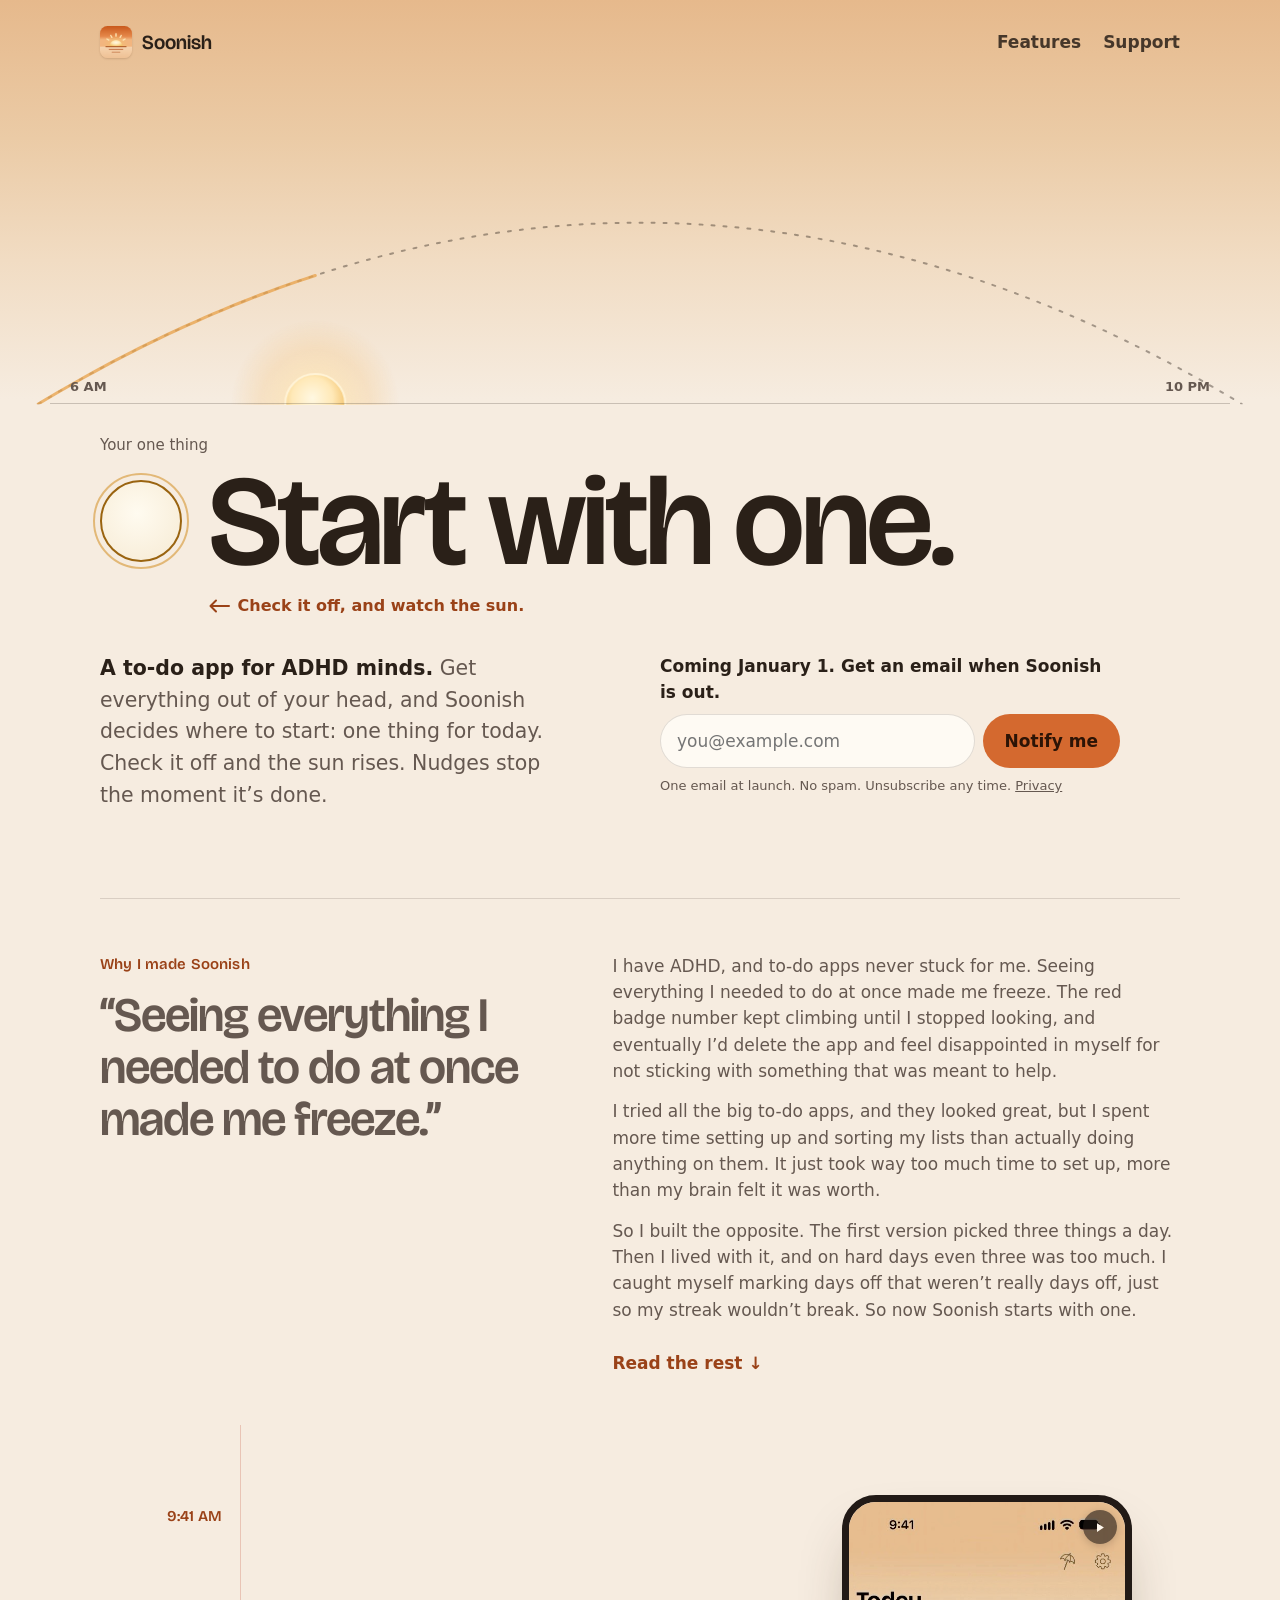
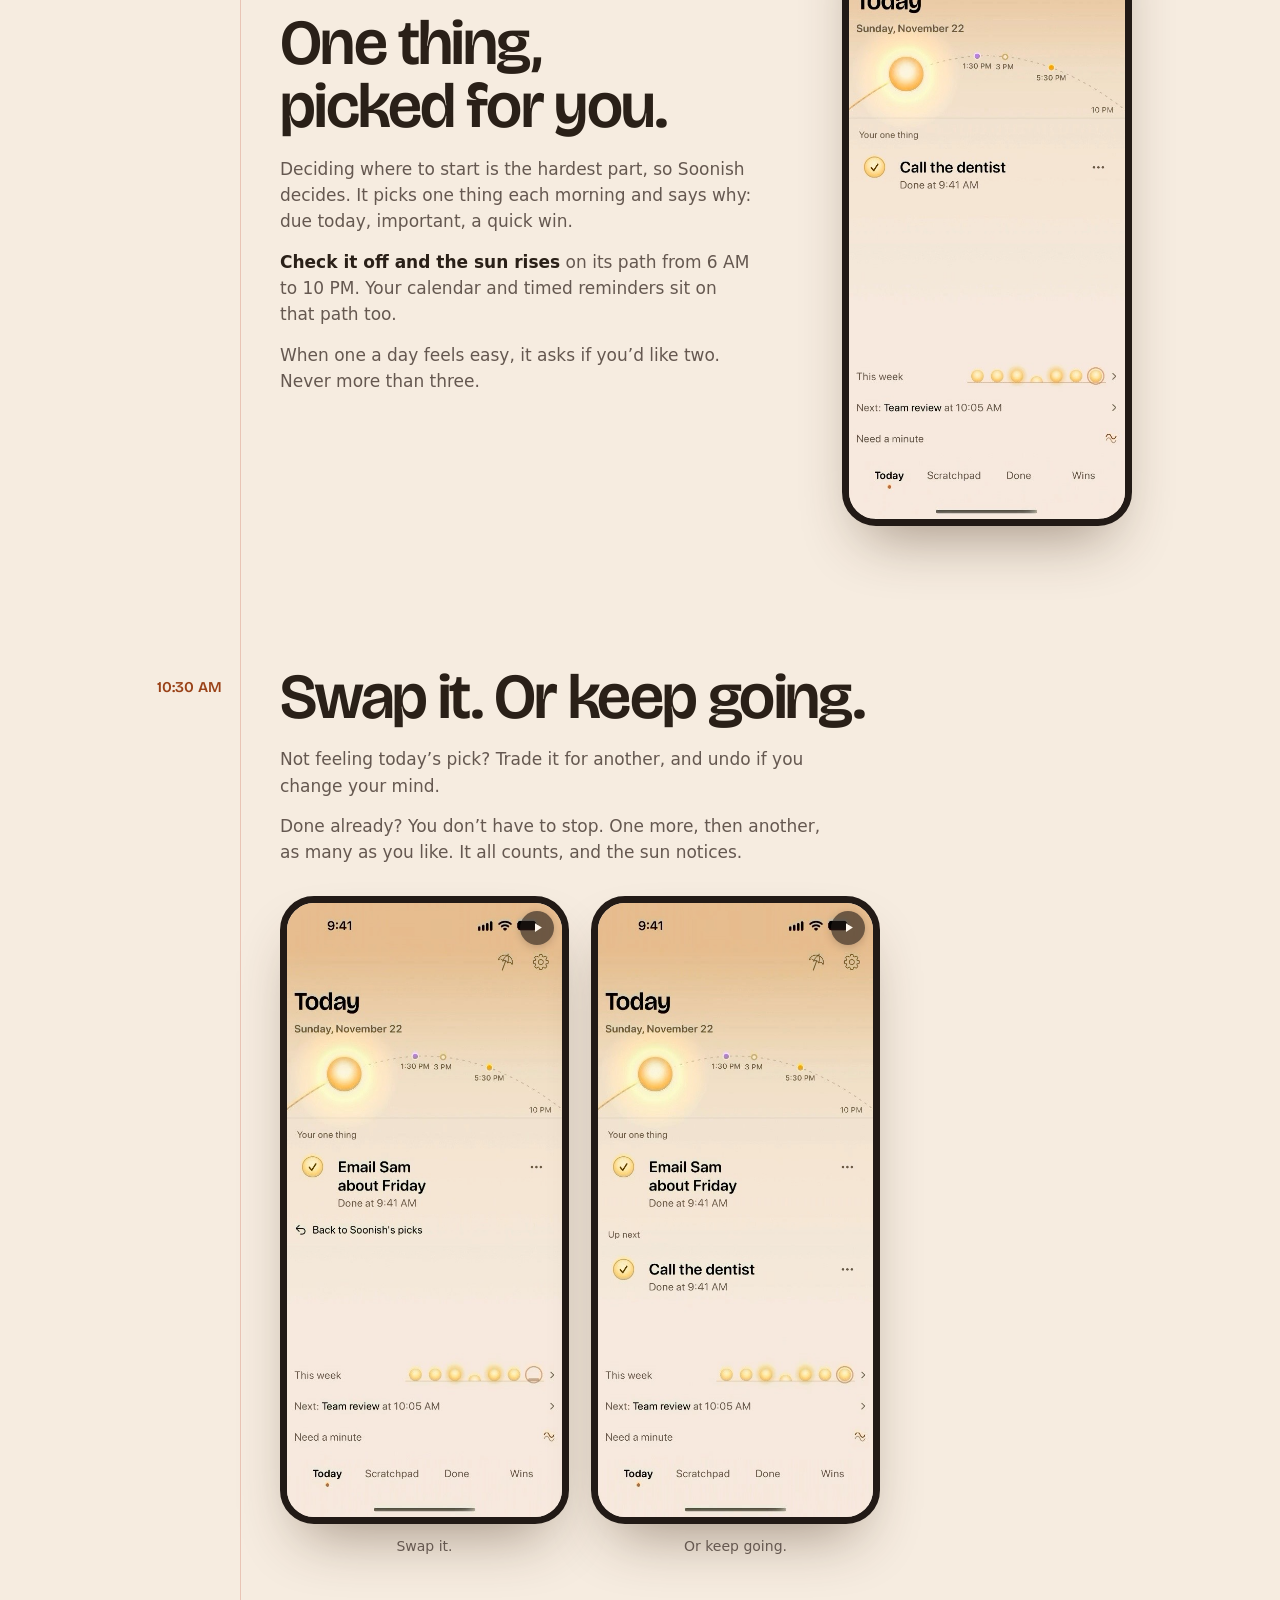
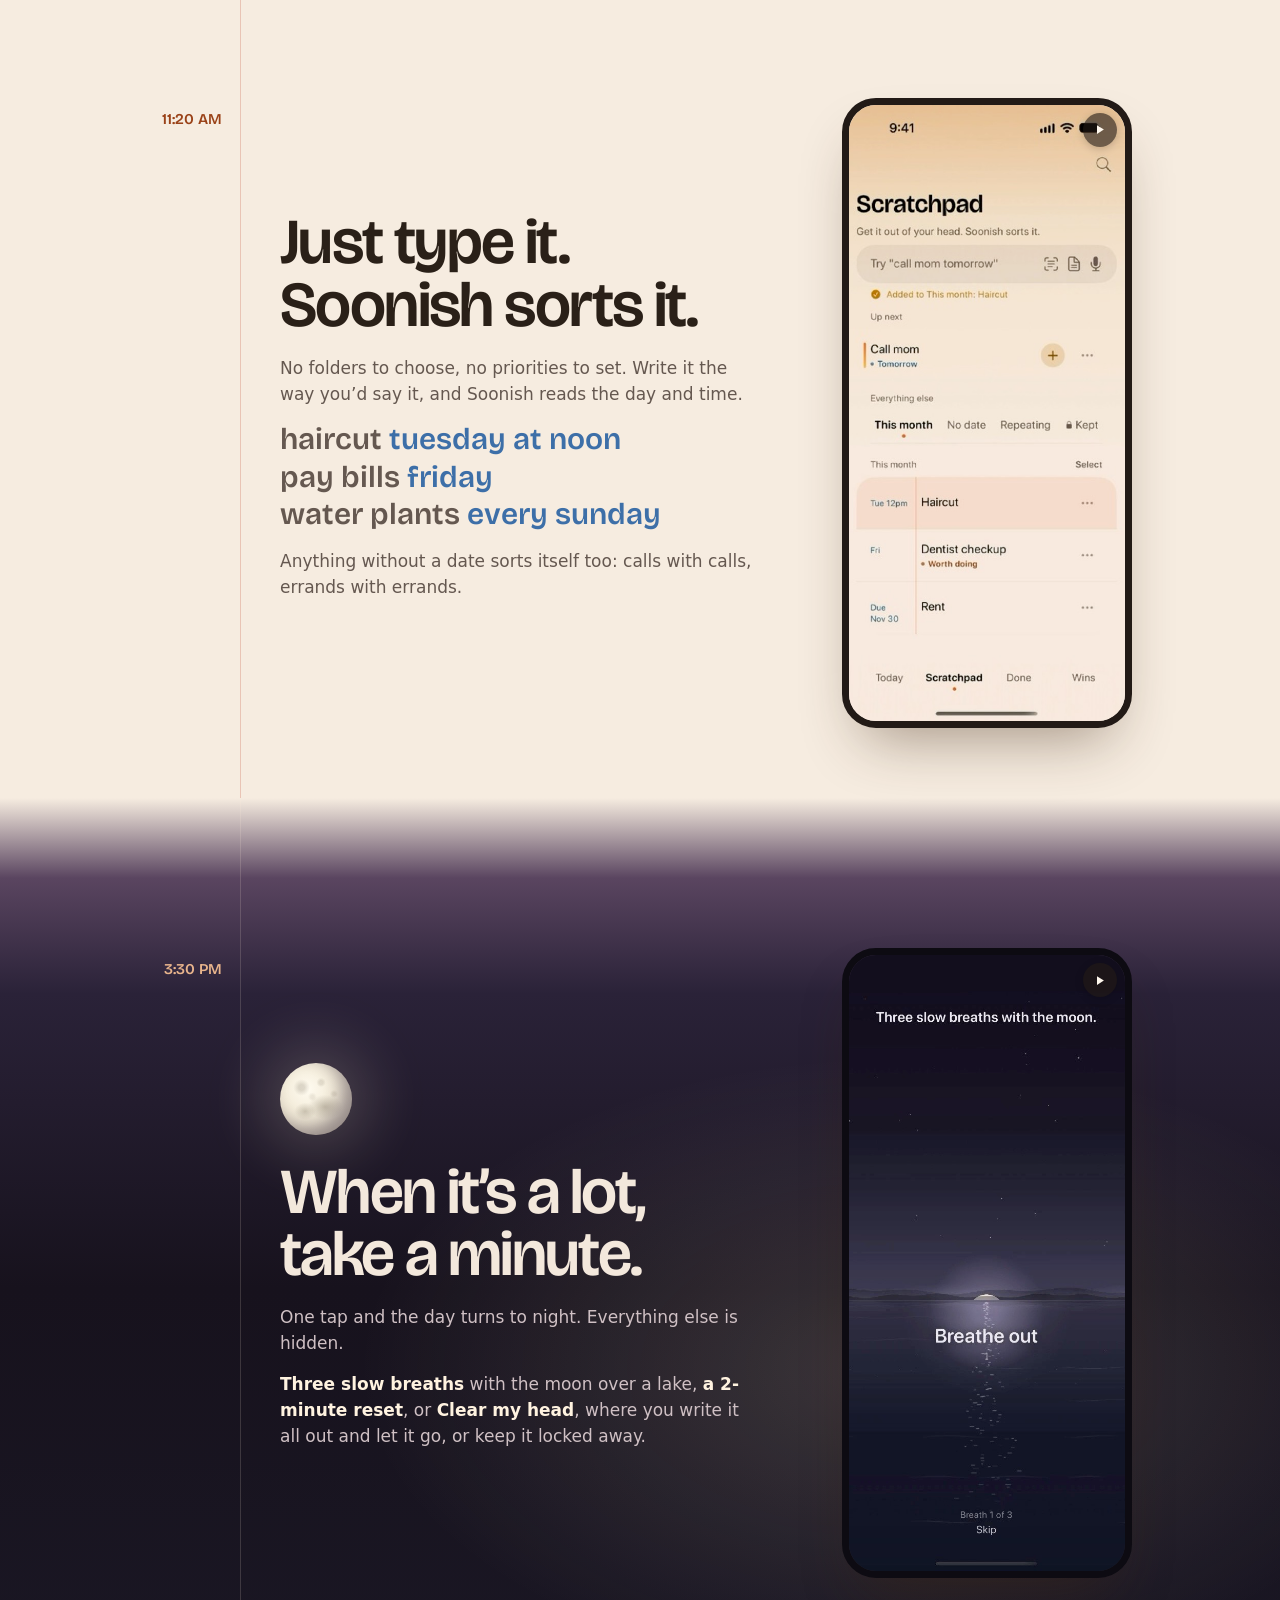
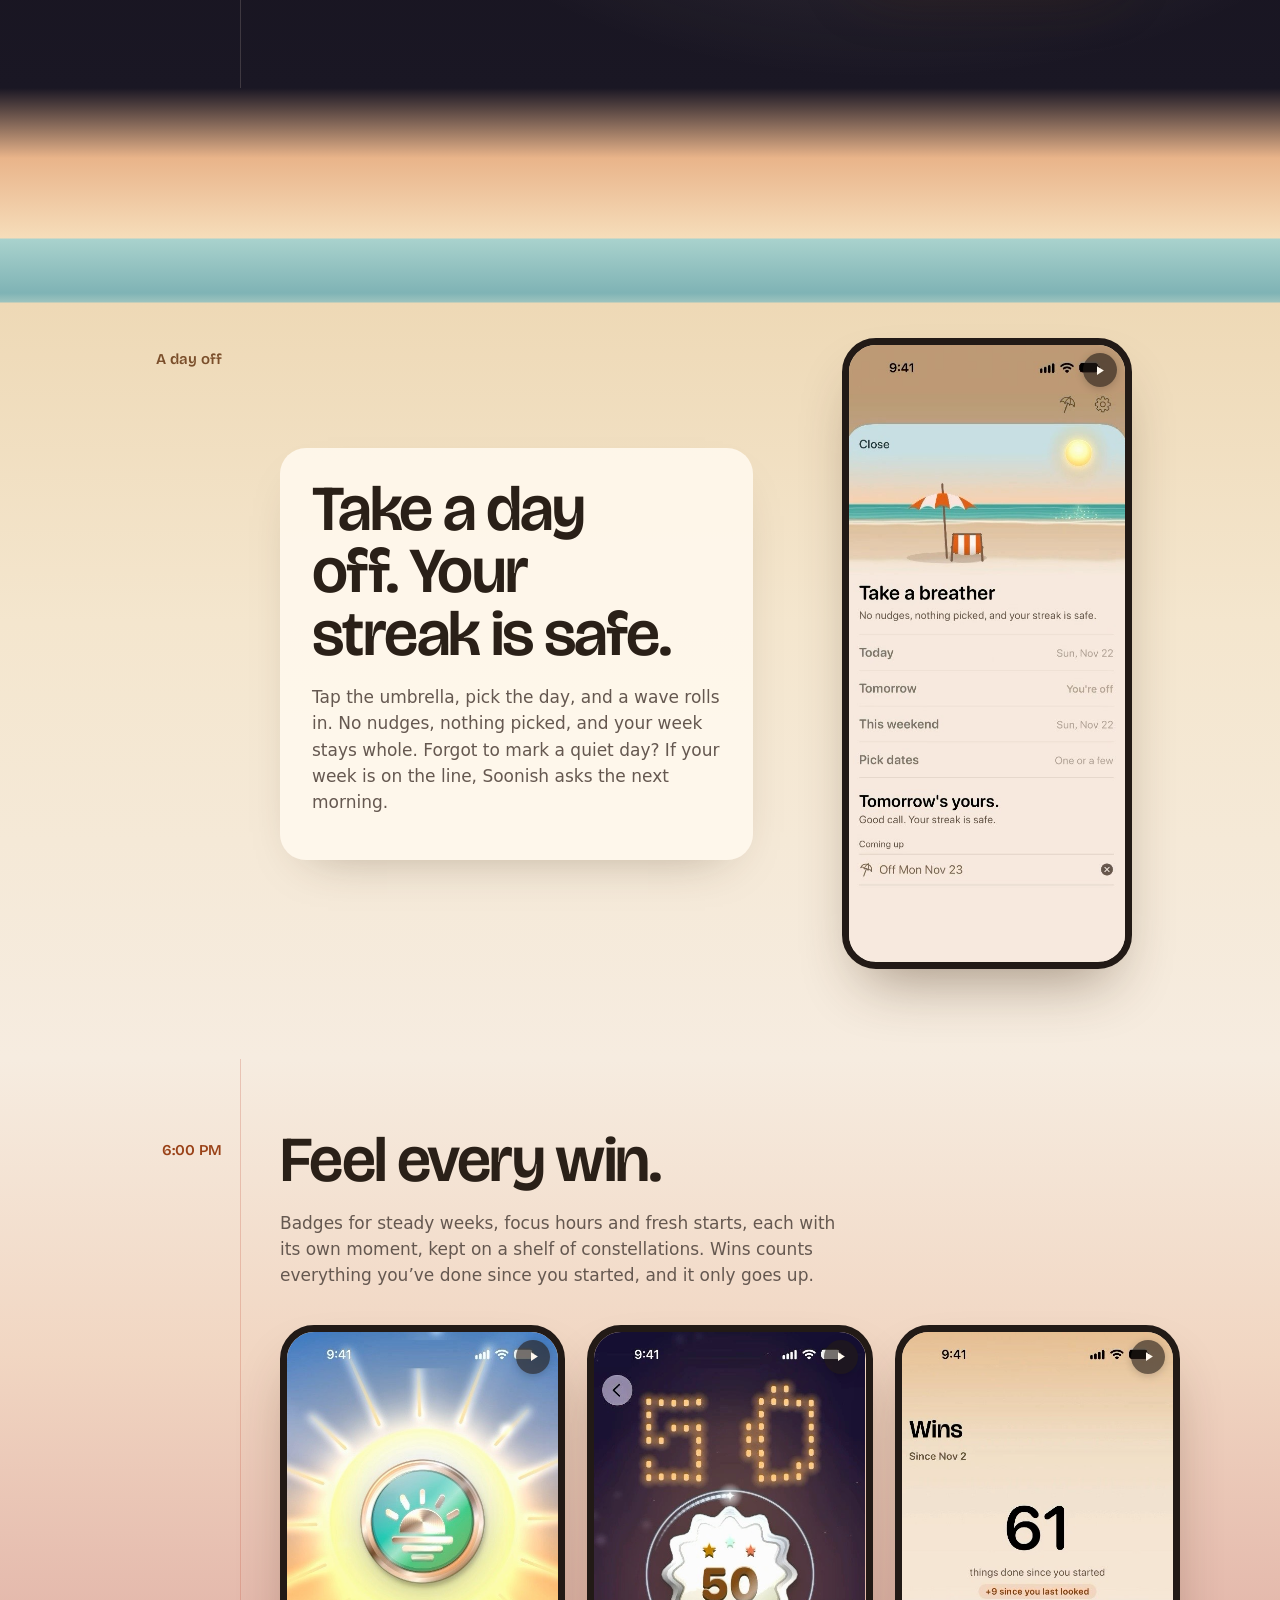
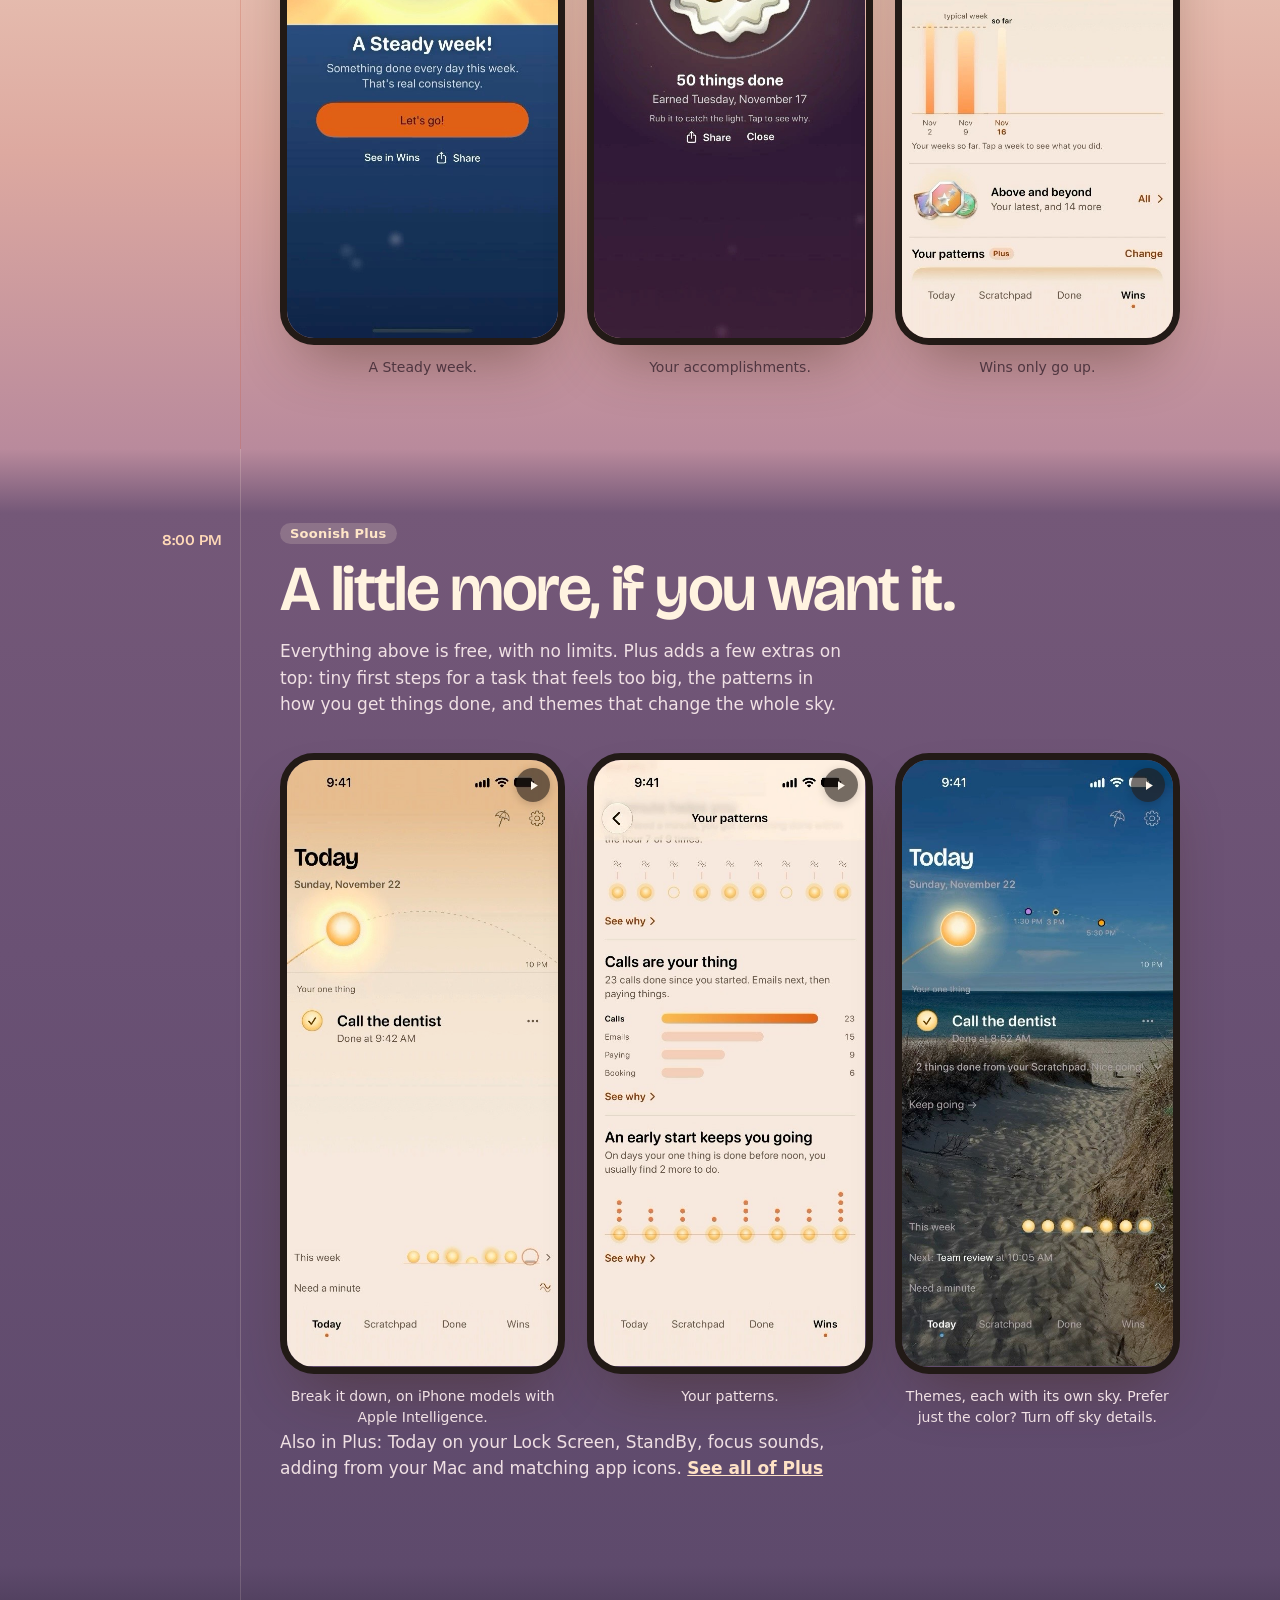
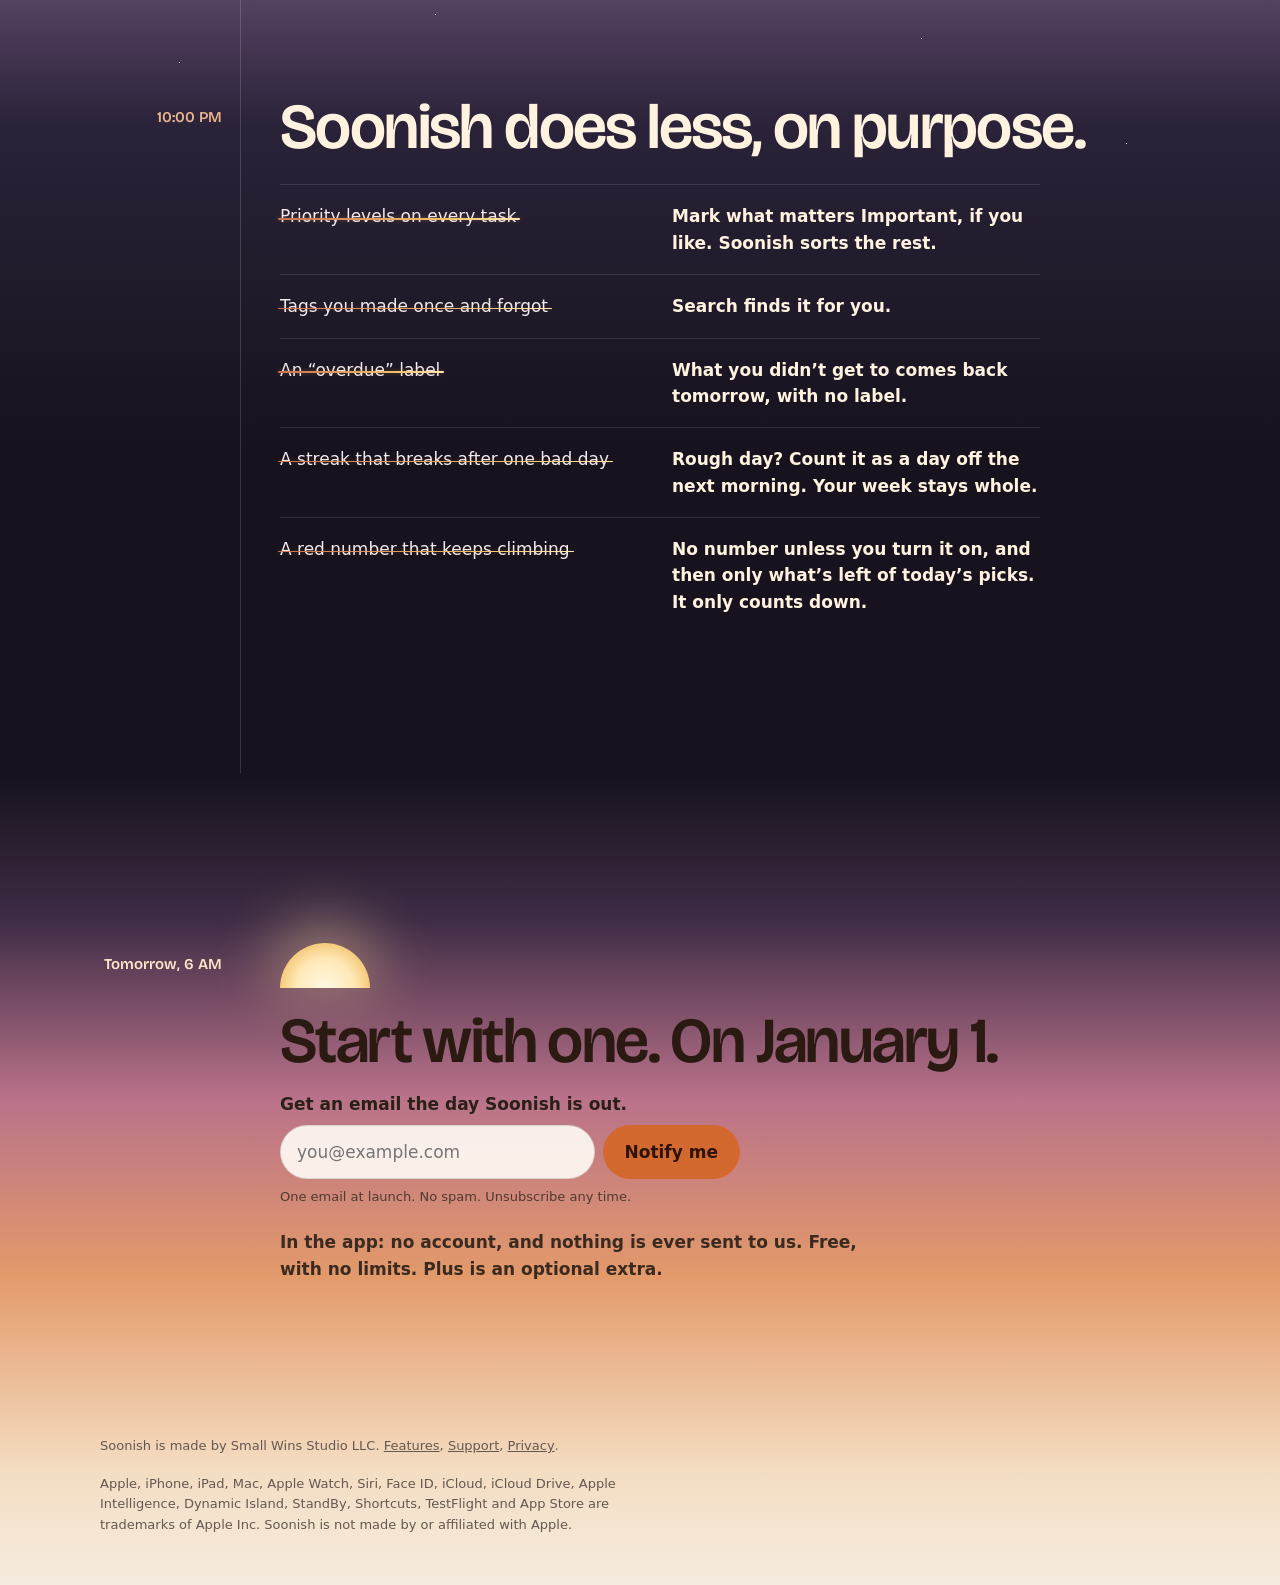
==== index.html @ 78d0119e "Reword the big to-do apps line" ====
<!doctype html>
<html lang="en">
<head>
  <meta charset="utf-8">
  <meta name="color-scheme" content="light">
  <meta name="viewport" content="width=device-width, initial-scale=1, viewport-fit=cover">
  <title>Soonish: Start with one. An ADHD-friendly to-do app for iPhone</title>
  <link rel="canonical" href="https://getsoonish.co/">
  <meta name="description" content="An ADHD-friendly iPhone to-do app. Soonish picks one thing for today, goes easy on hard days, and grows with you when you're ready.">
  <meta property="og:type" content="website">
  <meta property="og:url" content="https://getsoonish.co/">
  <meta property="og:site_name" content="Soonish">
  <meta property="og:title" content="Soonish: Start with one">
  <meta property="og:description" content="A to-do app for ADHD minds. It picks one thing for today, nudges you gently, then goes quiet.">
  <meta property="og:image" content="https://getsoonish.co/images/social.png?v=20261122b">
  <meta property="og:image:width" content="1200">
  <meta property="og:image:height" content="630">
  <meta property="og:image:alt" content="Soonish: Start with one. The app icon, and Today with the sun risen over the morning sky.">
  <meta name="twitter:card" content="summary_large_image">
  <link rel="icon" href="favicon.png?v=20261122b" type="image/png">
  <link rel="apple-touch-icon" href="apple-touch-icon.png?v=20261122b">
<style>
@font-face { font-family: "Bricolage Soonish"; src: url("fonts/BricolageGrotesqueSoonish-Heading.ttf") format("truetype"); font-weight: 400 650; font-display: swap; }
@font-face { font-family: "Bricolage Soonish"; src: url("fonts/BricolageGrotesqueSoonish-Display.ttf") format("truetype"); font-weight: 651 900; font-display: swap; }
:root { padding-top: env(safe-area-inset-top, 0px); padding-bottom: env(safe-area-inset-bottom, 0px); }
html { scroll-padding-top: env(safe-area-inset-top, 0px); }
body { margin: 0; }
img { max-width: 100%; }
[hidden]:not([hidden="until-found" i]) { display: none !important; }
</style>
</head>
<body>
<style>
/* Layout: one day with Soonish. The hero is the app's Today at 9:41 AM: the sky, the dotted sun
   path and "Start with one." as your one thing, with a circle to check it off and watch the sun
   rise, rays and all. Steven's story comes right after, then the day in time-stamped sections
   (a ruled margin like the Scratchpad's): morning, midday, a night for Need a minute, a beach for a
   day off, dusk for wins, evening for Plus, night for what Soonish leaves out, dawn for the sign-up.
   One look on purpose (the day is the theme), so no dark-mode remap. */
:root {
  --ink: #2A2018;
  --ink2: #655850;
  --accent: #9A4218;
  --apricot: #D4692F;
  --gold: #F2C066;
  --page: #F6ECE0;
  --margin: rgba(196, 90, 70, 0.28);
  --night: #17121D;
  --display: "Bricolage Soonish", "Bricolage Grotesque", "Avenir Next", ui-rounded, system-ui, sans-serif;
  --text: ui-rounded, "SF Pro Rounded", "Nunito", system-ui, -apple-system, sans-serif;
  color-scheme: light;
}
* { box-sizing: border-box; }
html, body { overflow-x: clip; }
body { margin: 0; background: var(--page); color: var(--ink); font-family: var(--text); font-size: 17px; line-height: 1.55; -webkit-font-smoothing: antialiased; }
img, video { max-width: 100%; display: block; }
a { color: var(--accent); }
:focus-visible { outline: 3px solid #2A2018; outline-offset: 3px; }
.night :focus-visible, .evening :focus-visible, .after :focus-visible { outline-color: var(--gold); }
.wrap { max-width: 1120px; margin: 0 auto; padding-left: max(20px, env(safe-area-inset-left, 0px)); padding-right: max(20px, env(safe-area-inset-right, 0px)); }

/* ---------- Hero: Today at 9:41 ---------- */
.hero { position: relative; margin-top: calc(-1 * env(safe-area-inset-top, 0px)); padding-top: env(safe-area-inset-top, 0px);
  background: linear-gradient(180deg, #E6B98C 0%, #EBCBA6 16%, #F1DCC3 30%, var(--page) 46%); }
.hero.warm::after { content: ""; position: absolute; inset: 0 0 40% 0; pointer-events: none; background: radial-gradient(70% 90% at var(--sx, 30%) 40%, rgba(255, 214, 150, .55), transparent 70%); animation: warm 2.6s ease-out forwards; }
@keyframes warm { 0% { opacity: 0; } 25% { opacity: 1; } 100% { opacity: 0; } }
.topbar { position: relative; z-index: 3; display: flex; align-items: center; justify-content: space-between; padding-block: 18px; }
.brand { display: inline-flex; align-items: center; gap: 10px; font-family: var(--display); font-weight: 700; font-size: 20px; color: var(--ink); text-decoration: none; }
.brand img { width: 32px; height: 32px; border-radius: 7.5px; display: block; box-shadow: 0 1px 2px rgba(80, 40, 10, .18); }
.topbar nav { display: flex; gap: 22px; font-weight: 600; }
.topbar nav a { color: var(--ink); text-decoration: none; opacity: .85; display: inline-block; padding-block: 11px; }

.skyband { position: relative; height: clamp(210px, 28vw, 320px); color: var(--ink); max-width: 1180px; margin: 0 auto; clip-path: inset(-600px -300px 0 -300px); }
.arcsvg { position: absolute; inset: 0; width: 100%; height: 100%; overflow: visible; }
.lab { position: absolute; bottom: 10px; font: 600 13px var(--text); color: var(--ink2); }
.l6 { left: max(20px, env(safe-area-inset-left, 0px)); } .l10 { right: max(20px, env(safe-area-inset-right, 0px)); }
.horizon { position: absolute; left: 0; right: 0; bottom: 0; height: 1px; background: currentColor; opacity: .22; }
#sun { position: absolute; left: 0; top: 0; width: 170px; height: 170px; margin: -85px 0 0 -85px; will-change: transform; }
#sun svg { position: relative; }
#sun .halo { position: absolute; inset: 0; border-radius: 50%; background: radial-gradient(circle, rgba(255, 233, 184, .9), rgba(247, 201, 135, .3) 45%, transparent 70%); transform: scale(1); }
#sun.swell .halo { animation: swell 2.4s ease-out; }
@keyframes swell { 0% { transform: scale(1); } 22% { transform: scale(2.1); opacity: 1; } 100% { transform: scale(1); } }

.kicker { margin: 30px 0 6px; font-size: 15px; color: var(--ink2); }
.onething { position: relative; display: flex; gap: clamp(14px, 2vw, 26px); align-items: flex-start; }
.check { position: relative; flex: none; width: clamp(56px, 6.4vw, 84px); height: clamp(56px, 6.4vw, 84px); margin-top: clamp(4px, 1.3vw, 18px); border-radius: 50%; cursor: pointer; display: grid; place-items: center;
  border: 2.5px solid #9A6410; background: radial-gradient(circle at 45% 40%, #FFFBF0, #F6EAD3); transition: background .35s, border-color .35s, transform .2s; }
.check::before { content: ""; position: absolute; inset: -9px; border-radius: 50%; border: 2px solid rgba(214, 150, 50, .6); animation: invite 2.4s ease-out infinite; pointer-events: none; }
.check[aria-pressed="true"]::before { animation: none; opacity: 0; }
@keyframes invite { 0% { transform: scale(.88); opacity: .9; } 70% { transform: scale(1.25); opacity: 0; } 100% { opacity: 0; } }
.check svg { opacity: 0; transform: scale(.5); transition: opacity .25s .1s, transform .35s .1s cubic-bezier(.3,1.6,.5,1); width: 62%; height: 62%; }
.check[aria-pressed="true"] { border-color: #E3A84A; background: radial-gradient(circle at 45% 38%, #FFF8E2, #FFE9B8 55%, #F2C066); }
.check[aria-pressed="true"] svg { opacity: 1; transform: none; }
.check:active { transform: scale(.94); }
.check:focus-visible { outline: 3px solid #2A2018; outline-offset: 6px; }
.ripple { position: absolute; inset: 0; border-radius: 50%; border: 3px solid #F2C066; pointer-events: none; animation: ripple .7s ease-out forwards; }
@keyframes ripple { from { transform: scale(1); opacity: 1; } to { transform: scale(1.9); opacity: 0; } }
.hero h1 { font-family: var(--display); font-weight: 800; font-size: clamp(54px, 10vw, 136px); line-height: .92; letter-spacing: -0.035em; margin: 0; text-wrap: balance; color: var(--ink); }
.status { display: flex; align-items: center; gap: 10px; margin: 12px 0 0; min-height: 1.6em; color: var(--ink2); font-size: 16px; }
.prompt { display: inline-flex; align-items: center; gap: 8px; font-weight: 700; color: var(--accent); }
.prompt svg { flex: none; animation: nudge 1.8s ease-in-out infinite; }
@keyframes nudge { 0%, 100% { transform: translateX(0); } 50% { transform: translateX(-6px); } }
.hero-grid { display: grid; grid-template-columns: minmax(0, 1fr) minmax(0, 1fr); gap: 40px; align-items: start; padding-block: 34px 56px; }
.hero .lede { font-size: clamp(18px, 1.6vw, 21px); color: var(--ink2); max-width: 36ch; margin: 0; }
.hero .lede b { color: var(--ink); font-weight: 650; }

/* The sunrise moment, over the whole page like the app's: long beams, rings, then they fade. */
.burst { position: fixed; inset: 0; z-index: 40; pointer-events: none; overflow: hidden; }
.burst .beams { position: absolute; width: 2400px; height: 2400px; margin: -1200px 0 0 -1200px; border-radius: 50%;
  background: repeating-conic-gradient(from 6deg, rgba(255, 226, 160, .55) 0deg 2.2deg, transparent 2.2deg 15deg);
  -webkit-mask: radial-gradient(circle, transparent 3%, #000 5%, rgba(0,0,0,.5) 30%, transparent 55%); mask: radial-gradient(circle, transparent 3%, #000 5%, rgba(0,0,0,.5) 30%, transparent 55%);
  animation: beams 2.6s cubic-bezier(.2,.7,.2,1) forwards; }
@keyframes beams { 0% { opacity: 0; transform: scale(.25) rotate(0deg); } 18% { opacity: 1; } 55% { opacity: .85; } 100% { opacity: 0; transform: scale(1) rotate(9deg); } }
.burst .ring { position: absolute; width: 120px; height: 120px; margin: -60px 0 0 -60px; border-radius: 50%; border: 2px solid rgba(255, 220, 150, .9); box-shadow: 0 0 22px rgba(255, 210, 140, .6); animation: ring 1.8s ease-out forwards; }
.burst .ring.two { animation-delay: .25s; opacity: 0; }
@keyframes ring { 0% { transform: scale(.6); opacity: 1; } 100% { transform: scale(9); opacity: 0; } }
.mote { position: fixed; z-index: 41; width: 20px; height: 20px; margin: -10px 0 0 -10px; border-radius: 50%; pointer-events: none;
  background: radial-gradient(circle, #FFF8E2, #FFE9B8 50%, rgba(242, 192, 102, 0)); box-shadow: 0 0 20px 7px rgba(255, 220, 150, .75); }

.signup { display: grid; gap: 8px; max-width: 460px; }
.signup label { font-weight: 650; }
.signup .row { display: flex; gap: 8px; }
.signup input { flex: 1; min-width: 0; font: inherit; padding: 13px 16px; border-radius: 999px; border: 1px solid rgba(42, 32, 24, .14); background: rgba(255, 252, 246, .9); color: var(--ink); }
.signup input:focus-visible, .btn:focus-visible { outline: 3px solid #2A2018; outline-offset: 2px; }
.btn { font: inherit; font-weight: 700; border: 0; border-radius: 999px; padding: 13px 22px; background: var(--apricot); color: #2C1406; cursor: pointer; }
.signup .fine { font-size: 13px; color: var(--ink2); margin: 0; }
.signup .fine a { color: inherit; }

/* ---------- The story, right under the hero ---------- */
.why { padding-block: 30px 40px; }
.why-in { display: grid; grid-template-columns: minmax(0, .9fr) minmax(0, 1.1fr); gap: 48px; align-items: start; border-top: 1px solid rgba(101, 88, 80, .2); padding-top: 54px; }
.why h2 { font-family: var(--display); font-weight: 600; font-size: 15px; color: #9A4218; margin: 0 0 14px; letter-spacing: .01em; }
.pull { font-family: var(--display); font-weight: 700; font-size: clamp(30px, 3.8vw, 48px); line-height: 1.08; letter-spacing: -0.02em; margin: 0; color: var(--ink); text-wrap: balance; }
.why p { color: var(--ink2); margin: 0 0 14px; max-width: 60ch; }
.why details summary { cursor: pointer; font-weight: 700; color: var(--accent); list-style: none; display: inline-flex; gap: 6px; align-items: center; margin-top: 4px; min-height: 44px; }
.why details summary::-webkit-details-marker { display: none; }
.why details summary::after { content: "↓"; transition: transform .2s; }
.why details[open] summary::after { transform: rotate(180deg); }
.why details[open] summary { margin-bottom: 14px; }

/* ---------- Phones ---------- */
.phone { margin: 0; }
.phone video, .phone img { width: 100%; aspect-ratio: 552 / 1200; object-fit: cover; border-radius: 34px; border: 7px solid #221A16; box-shadow: 0 30px 60px -22px rgba(60, 35, 15, .45); background: #221A16; }
.phone figcaption { font-size: 14px; color: var(--ink2); margin-top: 12px; text-align: center; }

/* ---------- The day: ruled margin with times ---------- */
.hour { position: relative; display: grid; grid-template-columns: 140px minmax(0, 1fr); gap: 0 40px; padding-block: 70px; }
.hour::before { content: ""; position: absolute; left: 140px; top: 0; bottom: 0; border-left: 1.5px solid var(--margin); }
.time { font-family: var(--display); font-weight: 600; font-size: 15px; color: #9A4218; text-align: right; padding: 12px 18px 0 0; line-height: 1.25; }
.hour h2 { font-family: var(--display); font-weight: 800; font-size: clamp(36px, 5vw, 64px); line-height: .98; letter-spacing: -0.025em; margin: 0 0 18px; text-wrap: balance; }
.hour p { max-width: 52ch; color: var(--ink2); margin: 0 0 14px; }
.hour p b { color: var(--ink); }
.split { display: grid; grid-template-columns: minmax(0, 1.1fr) minmax(0, .9fr); gap: 40px; align-items: center; }
.split .phone { width: 100%; max-width: 290px; justify-self: center; }
.typed { font-family: var(--display); font-weight: 600; font-size: clamp(22px, 2.6vw, 30px); color: var(--ink); line-height: 1.25; margin: 22px 0; }
.typed span { display: block; }
.typed em { font-style: normal; color: #3D6FA8; }

.night { color: #F3E8DC; background: radial-gradient(60% 50% at 70% 64%, rgba(255, 238, 205, .16), transparent 70%), linear-gradient(180deg, var(--page) 0%, #5A4560 9%, #2A2238 22%, var(--night) 55%, #1A1724 100%); }
.night .hour::before, .after .hour::before { border-color: rgba(255, 236, 214, .16); }
.night .time, .after .time { color: #E8B48C; }
.night .hour p { color: #CFC0C4; }
.night .hour p b { color: #FFF3E0; }
.moon { width: 72px; height: 72px; border-radius: 50%; background: radial-gradient(circle at 30% 34%, rgba(146,136,118,.3) 0 4%, rgba(146,136,118,.14) 8%, transparent 12%), radial-gradient(circle at 57% 27%, rgba(146,136,118,.22) 0 3%, transparent 7%), radial-gradient(24% 17% at 63% 61%, rgba(138,128,110,.45), transparent), radial-gradient(15% 12% at 35% 67%, rgba(138,128,110,.38), transparent), radial-gradient(circle at 75% 43%, rgba(146,136,118,.2) 0 2%, transparent 6%), radial-gradient(circle at 45% 47%, rgba(156,146,126,.16) 0 3%, transparent 8%), radial-gradient(circle at 38% 36%, #FFFBF0, #EEE5D0 55%, #CBBFA3); box-shadow: inset -10px -8px 16px rgba(40, 30, 60, .38), 0 0 60px 18px rgba(255, 240, 210, .18); margin-bottom: 26px; }
.night .phone video { border-color: #0D0B12; }

.beach { background: linear-gradient(180deg, #1A1724 0, #E9B48A 70px, #F6DDBA 150px, #A9D2CD 151px, #7FB3B5 205px, #9CC3BE 214px, #EED9B6 215px, #F4E6CE 55%, var(--page) 100%); }
.beach .hour { padding-block: 250px 90px; }
.beach .hour::before { display: none; }
.beach .card { background: rgba(255, 249, 238, .9); border-radius: 26px; padding: 30px 32px; box-shadow: 0 20px 50px -30px rgba(60, 40, 20, .4); }

.dusk { background: linear-gradient(180deg, var(--page) 0%, #F1D6C2 30%, #DDA9A0 70%, #B98A9C 100%); }
.duo { display: grid; grid-template-columns: repeat(2, minmax(0, 1fr)); gap: 22px; margin-top: 30px; max-width: 600px; align-items: start; }
.trio { display: grid; grid-template-columns: repeat(3, minmax(0, 1fr)); gap: 22px; margin-top: 36px; align-items: start; }
.dusk .phone figcaption { color: #4F3640; }

/* Evening: Plus */
.evening { background: linear-gradient(180deg, #B98A9C 0, #745878 64px, #6A5174 45%, #5E4A6C 100%); color: #FFF3E0; }
.evening .hour::before { border-color: rgba(255, 236, 214, .2); }
.evening .time { color: #FFD9B8; }
.evening .hour p { color: #F0E0E4; }
.evening .phone figcaption { color: #F0E0E4; }
.also { font-family: var(--display); font-weight: 700; font-size: 22px; color: #FFF3E0; margin: 46px 0 10px; }
.extras { list-style: none; padding: 0; margin: 0; display: grid; grid-template-columns: repeat(2, minmax(0, 1fr)); gap: 14px 36px; max-width: 900px; }
.extras li { color: #F0E0E4; padding-top: 12px; border-top: 1px solid rgba(255, 236, 214, .2); }
.extras b { color: #FFF3E0; }
.also-line { margin: 34px 0 0; max-width: 60ch; color: #F0E0E4; }
.also-line a { color: #FFE2C6; font-weight: 700; }
@media (max-width: 760px) { .extras { grid-template-columns: 1fr; } }
.tag { display: inline-block; font: 700 13px var(--text); letter-spacing: .02em; padding: 3px 10px; border-radius: 999px; background: rgba(255, 236, 214, .18); color: #FFE6C8; margin-bottom: 14px; }

/* Night: what Soonish leaves out */
.after { color: #F3E8DC; background:
  radial-gradient(1.2px 1.2px at 14% 12%, #fff 50%, transparent 51%), radial-gradient(1px 1px at 34% 6%, #fff 50%, transparent 51%),
  radial-gradient(1.4px 1.4px at 72% 9%, #fff 50%, transparent 51%), radial-gradient(1px 1px at 88% 22%, #fff 50%, transparent 51%),
  radial-gradient(1px 1px at 55% 18%, #fff 50%, transparent 51%),
  linear-gradient(180deg, #5E4A6C 0%, #2A2238 20%, var(--night) 60%); }
.less { list-style: none; padding: 0; margin: 26px 0 0; display: grid; max-width: 760px; }
.less li { display: grid; grid-template-columns: minmax(0, 1fr) minmax(0, 1fr); gap: 24px; padding: 18px 0; border-top: 1px solid rgba(255, 236, 214, .12); align-items: baseline; }
.less s { text-decoration: none; position: relative; color: #F4EAEE; justify-self: start; }
.less s::after { content: ""; position: absolute; left: -2px; right: -4px; top: 56%; height: 1.5px; border-radius: 3px; background: linear-gradient(90deg, #C8704F, #F2C066 70%, #FFE6B0); box-shadow: 0 0 4px rgba(242, 192, 102, .3); transform-origin: left; transform: scaleX(var(--x, 1)); transition: transform .9s cubic-bezier(.3,.7,.2,1); }
.less span { color: #FFF3E0; font-weight: 600; }

.dawn { background: linear-gradient(180deg, var(--night) 0%, #3E2C45 18%, #B9728A 40%, #E39A6A 62%, #F4DDC2 86%, var(--page) 100%); }
.dawn .hour::before { display: none; }
.dawn .time { color: #FFE6C8; }
.dawn h2 { color: #2A1A12; }
.dawn .free { font-weight: 600; margin-top: 22px; color: #3A2A20; }
.small-sun { width: 90px; height: 45px; border-radius: 90px 90px 0 0; background: radial-gradient(circle at 50% 100%, #FFF8E2, #FFE9B8 45%, #F2C066 80%); box-shadow: 0 -10px 60px 10px rgba(255, 220, 160, .45); margin-bottom: 22px; }
footer { padding-block: 36px 50px; font-size: 13px; color: var(--ink2); }
footer a { color: var(--ink2); display: inline-block; padding-block: 14px; }
footer .tm { margin: 4px 0 0; max-width: 70ch; }

@media (max-width: 760px) {
  .hero-grid, .why-in { grid-template-columns: 1fr; gap: 26px; }
  .hour { grid-template-columns: 1fr; padding-block: 52px; }
  .hour::before { display: none; }
  .time { text-align: left; padding: 0 0 8px; }
  .split { grid-template-columns: 1fr; }
  .trio { grid-template-columns: 1fr 1fr; }
  .trio .phone:nth-child(3) { grid-column: 1 / -1; width: 50%; justify-self: center; margin-top: 0; }
  .less li { grid-template-columns: 1fr; gap: 4px; }
  .topbar nav { gap: 14px; font-size: 15px; }
}
@media (prefers-reduced-motion: reduce) {
  .check::before, .prompt svg { animation: none; }
  .less s::after { transition: none; }
}
/* Clips: each can be paused or played again from a small button in its corner (or a tap on it).
   A clip plays once when it comes into view, then rests on its last frame. In a row, the clips
   play one at a time, left to right. On a phone, a row is a sideways swipe. */
.phone { position: relative; }
.phone video { cursor: pointer; }
.clipbtn { position: absolute; top: 10px; right: 10px; width: 44px; height: 44px; padding: 0; border: 0; background: transparent; cursor: pointer; display: grid; place-items: center; }
.clipbtn span { width: 34px; height: 34px; border-radius: 50%; display: grid; place-items: center; background: rgba(34, 26, 22, .62); color: #FFF8EE; box-shadow: 0 2px 8px rgba(0, 0, 0, .18); transition: transform .15s, background .15s; }
.clipbtn svg { width: 15px; height: 15px; }
.clipbtn:hover span { background: rgba(34, 26, 22, .8); transform: scale(1.06); }
.clipbtn[data-state="pause"] span { opacity: .55; }
.clipbtn[data-state="pause"]:hover span, .clipbtn[data-state="pause"]:focus-visible span { opacity: 1; }
@media (max-width: 760px) {
  [data-clips] { display: flex !important; gap: 14px !important; overflow-x: auto; scroll-snap-type: x mandatory; scrollbar-width: none; padding-bottom: 6px; margin-left: calc(-1 * max(20px, env(safe-area-inset-left, 0px))); margin-right: calc(-1 * max(20px, env(safe-area-inset-right, 0px))); padding-left: max(20px, env(safe-area-inset-left, 0px)); padding-right: max(20px, env(safe-area-inset-right, 0px)); scroll-padding-inline: max(20px, env(safe-area-inset-left, 0px)); max-width: none !important; }
  [data-clips]::-webkit-scrollbar { display: none; }
  [data-clips] > .phone { flex: 0 0 66%; width: auto !important; margin-top: 0 !important; scroll-snap-align: start; grid-column: auto !important; justify-self: auto !important; }
}
@media print { * { -webkit-print-color-adjust: exact; print-color-adjust: exact; } .clipbtn { display: none; } }
</style>

<section class="hero" id="hero">
  <div class="wrap">
    <header class="topbar">
      <a class="brand" href="./"><img src="images/icon.png?v=20261122b" alt="" width="32" height="32">Soonish</a>
      <nav><a href="features.html">Features</a><a href="support.html">Support</a></nav>
    </header>
  </div>
  <div class="skyband" aria-hidden="true">
    <svg class="arcsvg" viewBox="0 0 1000 300" preserveAspectRatio="none">
      <path d="M -10 300 Q 500 -40 1010 300" fill="none" stroke="currentColor" stroke-opacity=".4" stroke-width="2" stroke-dasharray="3 9" stroke-linecap="round" vector-effect="non-scaling-stroke"/>
      <path id="trail" d="" fill="none" stroke="#E9A24A" stroke-opacity=".75" stroke-width="3" stroke-linecap="round" vector-effect="non-scaling-stroke"/>
    </svg>
    <span class="lab l6">6 AM</span><span class="lab l10">10 PM</span>
    <div id="sun">
      <div class="halo"></div>
      <svg viewBox="-85 -85 170 170" width="170" height="170">
        <defs><radialGradient id="disc" cx=".45" cy=".4" r=".62"><stop offset="0" stop-color="#FFF8E2"/><stop offset=".55" stop-color="#FFE9B8"/><stop offset="1" stop-color="#F2C066"/></radialGradient></defs>
        <circle r="30" fill="url(#disc)" stroke="#FFF3D6" stroke-width="2"/>
      </svg>
    </div>
    <div class="horizon"></div>
  </div>
  <div class="wrap">
    <p class="kicker">Your one thing</p>
    <div class="onething">
      <button class="check" id="check" type="button" aria-pressed="false" aria-label="Check off Start with one"><svg viewBox="0 0 24 24"><path d="M6 12.5l4 4 8-9" fill="none" stroke="#5A3A0E" stroke-width="2.6" stroke-linecap="round" stroke-linejoin="round"/></svg></button>
      <div>
        <h1>Start with&nbsp;one.</h1>
        <p class="status" id="status" aria-live="polite"><span class="prompt"><svg width="22" height="14" viewBox="0 0 22 14" aria-hidden="true"><path d="M21 7H3M8 1.5L2.5 7 8 12.5" fill="none" stroke="currentColor" stroke-width="2" stroke-linecap="round" stroke-linejoin="round"/></svg>Check it off, and watch the sun.</span></p>
      </div>
    </div>
    <div class="hero-grid">
      <p class="lede"><b>A to-do app for ADHD minds.</b> Get everything out of your head, and Soonish decides where to start: one thing for today. Check it off and the sun rises. Nudges stop the moment it’s done.</p>
      <form id="signup" class="signup" action="https://app.kit.com/forms/10190717/subscriptions" method="post">
        <label for="email">Coming January 1. Get an email when Soonish is out.</label>
        <div class="row"><input id="email" type="email" placeholder="you@example.com" name="email_address" autocomplete="email" required><button class="btn" type="submit">Notify me</button></div>
        <p class="fine">One email at launch. No spam. Unsubscribe any time. <a href="privacy.html#launch-emails">Privacy</a></p>
      </form>
    </div>
  </div>
</section>

<section class="why">
  <div class="wrap">
    <div class="why-in">
      <div>
        <h2>Why I made Soonish</h2>
        <p class="pull">“Seeing everything I needed to do at once made me&nbsp;freeze.”</p>
      </div>
      <div>
        <p>I have ADHD, and to-do apps never stuck for me. Seeing everything I needed to do at once made me freeze. The red badge number kept climbing until I stopped looking, and eventually I’d delete the app and feel disappointed in myself for not sticking with something that was meant to help.</p>
        <p class="more-on-phone">I tried all the big to-do apps, and they looked great, but I spent more time setting up and sorting my lists than actually doing anything on them. It just took way too much time to set up, more than my brain felt it was worth.</p>
        <p class="more-on-phone">So I built the opposite. The first version picked three things a day. Then I lived with it, and on hard days even three was too much. I caught myself marking days off that weren’t really days off, just so my streak wouldn’t break. So now Soonish starts with one.</p>
        <details>
          <summary>Read the rest</summary>
          <p>You drop everything into the Scratchpad, and each day it shows you one thing. When that starts to feel easy, it asks if you’d like two, then three, but it never asks for more than three, and you can always go back.</p>
          <p>Soonish nudges you gently, then goes quiet once you’re done. On a day off, or a day with nothing on your list, it doesn’t nudge you at all. Instead of a red number on the icon, a widget on your Home Screen shows what’s next. You earn badges for what you get done, and you’re never shamed for what you don’t.</p>
          <p>I made it for people like me, but a lot of people get overwhelmed by how most to-do apps work and just need to take it one day, one task, at a time. I hope it helps you the way it’s helped me.</p>
        </details>
      </div>
    </div>
  </div>
</section>

<div class="wrap">
  <section class="hour">
    <div class="time">9:41 AM</div>
    <div class="split">
      <div>
        <h2>One thing, picked for you.</h2>
        <p>Deciding where to start is the hardest part, so Soonish decides. It picks one thing each morning and says why: due today, important, a quick win.</p>
        <p><b>Check it off and the sun rises</b> on its path from 6 AM to 10 PM. Your calendar and timed reminders sit on that path too.</p>
        <p>When one a day feels easy, it asks if you’d like two. Never more than three.</p>
      </div>
      <figure class="phone"><video data-clip muted playsinline preload="none" poster="clips/sunrise.jpg?v=20261122b" aria-label="Today: Call the dentist is checked off, a small light flies up and the sun rises with its rays."><source src="clips/sunrise.mp4?v=20261122b" type="video/mp4"></video></figure>
    </div>
  </section>

  <section class="hour">
    <div class="time">10:30 AM</div>
    <div>
        <h2>Swap it. Or keep going.</h2>
        <p>Not feeling today’s pick? Trade it for another, and undo if you change your mind.</p>
        <p>Done already? You don’t have to stop. One more, then another, as many as you like. It all counts, and the sun notices.</p>
        <div class="duo" data-clips>
          <figure class="phone"><video data-clip muted playsinline preload="none" poster="clips/swap-sun.jpg?v=20261122b" aria-label="Today: Call the dentist is swapped for Email Sam about Friday. Email Sam is checked off, a small light flies up, and the sun rises with its rays."><source src="clips/swap-sun.mp4?v=20261122b" type="video/mp4"></video><figcaption>Swap it.</figcaption></figure>
          <figure class="phone"><video data-clip muted playsinline preload="none" poster="clips/keep-going.jpg?v=20261122b" aria-label="Keep going is tapped and Up next brings Call the dentist. It's checked off, and Today says One more done. The sun noticed."><source src="clips/keep-going.mp4?v=20261122b" type="video/mp4"></video><figcaption>Or keep going.</figcaption></figure>
        </div>
      </div>
    </section>

  <section class="hour">
    <div class="time">11:20 AM</div>
    <div class="split">
      <div>
        <h2>Just type it. Soonish sorts it.</h2>
        <p>No folders to choose, no priorities to set. Write it the way you’d say it, and Soonish reads the day and time.</p>
        <p class="typed"><span>haircut <em>tuesday at noon</em></span><span>pay bills <em>friday</em></span><span>water plants <em>every sunday</em></span></p>
        <p>Anything without a date sorts itself too: calls with calls, errands with errands.</p>
      </div>
      <figure class="phone"><video data-clip muted playsinline preload="none" poster="clips/dates.jpg?v=20261122b" aria-label="The Scratchpad: Haircut Tuesday at noon is typed and lands under This month with Tue 12pm in the margin."><source src="clips/dates.mp4?v=20261122b" type="video/mp4"></video></figure>
    </div>
  </section>
</div>

<div class="night">
  <div class="wrap">
    <section class="hour" style="padding-block: 150px 110px;">
      <div class="time">3:30 PM</div>
      <div class="split">
        <div>
          <div class="moon" aria-hidden="true"></div>
          <h2>When it’s a lot, take a minute.</h2>
          <p>One tap and the day turns to night. Everything else is hidden.</p>
          <p><b>Three slow breaths</b> with the moon over a lake, <b>a 2-minute reset</b>, or <b>Clear my head</b>, where you write it all out and let it go, or keep it locked away.</p>
        </div>
        <figure class="phone"><video data-clip muted playsinline preload="none" poster="clips/need-a-minute.jpg?v=20261122b" aria-label="Need a minute: Today fades to night and the moon rises over the water. Three slow breaths: Breathe in, Hold, Breathe out."><source src="clips/need-a-minute.mp4?v=20261122b" type="video/mp4"></video></figure>
      </div>
    </section>
  </div>
</div>

<div class="beach">
  <div class="wrap">
    <section class="hour">
      <div class="time" style="color:#7A4E2A">A day off</div>
      <div class="split">
        <div class="card">
          <h2>Take a day off. Your streak is safe.</h2>
          <p>Tap the umbrella, pick the day, and a wave rolls in. No nudges, nothing picked, and your week stays whole. Forgot to mark a quiet day? If your week is on the line, Soonish asks the next morning.</p>
        </div>
        <figure class="phone"><video data-clip muted playsinline preload="none" poster="clips/day-off.jpg?v=20261122b" aria-label="Take a day off: the umbrella opens on a beach and a small wave rolls in. Tomorrow is tapped, a bigger wave washes up to the chair and draws back, and it says Tomorrow's yours."><source src="clips/day-off.mp4?v=20261122b" type="video/mp4"></video></figure>
      </div>
    </section>
  </div>
</div>

<div class="dusk">
  <div class="wrap">
    <section class="hour" id="features">
      <div class="time">6:00 PM</div>
      <div>
        <h2>Feel every win.</h2>
        <p>Badges for steady weeks, focus hours and fresh starts, each with its own moment, kept on a shelf of constellations. Wins counts everything you’ve done since you started, and it only goes up.</p>
        <div class="trio" data-clips data-rate="1.2">
          <figure class="phone"><video data-clip muted playsinline preload="none" poster="clips/sunrise-badge.jpg?v=20261122b" aria-label="The one thing is checked off, the sun rises, then a Steady week badge arrives with the sun rising behind it."><source src="clips/sunrise-badge.mp4?v=20261122b" type="video/mp4"></video><figcaption>A Steady week.</figcaption></figure>
          <figure class="phone"><video data-clip muted playsinline preload="none" poster="clips/shelf.jpg?v=20261122b" aria-label="Wins to Your accomplishments: the sun sets into a night sky of constellations. Milestones is tapped, and the 50 things done badge opens while lanterns rise and spell 50."><source src="clips/shelf.mp4?v=20261122b" type="video/mp4"></video><figcaption>Your accomplishments.</figcaption></figure>
          <figure class="phone"><video data-clip muted playsinline preload="none" poster="clips/progress.jpg?v=20261122b" aria-label="Wins: the total counts up from 52 to 61, and this week's bar climbs by nine."><source src="clips/progress.mp4?v=20261122b" type="video/mp4"></video><figcaption>Wins only go up.</figcaption></figure>
        </div>
      </div>
    </section>
  </div>
</div>

<div class="evening">
  <div class="wrap">
    <section class="hour">
      <div class="time">8:00 PM</div>
      <div>
        <span class="tag">Soonish Plus</span>
        <h2 style="color:#FFF3E0">A little more, if you want it.</h2>
        <p>Everything above is free, with no limits. Plus adds a few extras on top: tiny first steps for a task that feels too big, the patterns in how you get things done, and themes that change the whole sky.</p>
        <div class="trio" data-clips data-rate="1.2">
          <figure class="phone"><video data-clip muted playsinline preload="none" poster="clips/break-it-down.jpg?v=20261122b" aria-label="Break it down from Today: Call the dentist becomes three small first steps and one is swapped for another. On Today, each step is checked off in turn until All 3 steps done, then Call the dentist is checked off and the sun rises."><source src="clips/break-it-down.mp4?v=20261122b" type="video/mp4"></video><figcaption>Break it down, on iPhone models with Apple Intelligence.</figcaption></figure>
          <figure class="phone"><video data-clip muted playsinline preload="none" poster="clips/patterns.jpg?v=20261122b" aria-label="Your patterns on Wins, then See all your patterns: your longest run, a morning finisher, your best day, A minute helps you, Calls are your thing, and An early start keeps you going, each with its own picture."><source src="clips/patterns.mp4?v=20261122b" type="video/mp4"></video><figcaption>Your patterns.</figcaption></figure>
          <figure class="phone"><video data-clip muted playsinline preload="none" poster="clips/themes.jpg?v=20261122b" aria-label="Today in nine themes: Sunrise, Sea glass, Dusk, Rosewood, Brick, Denim, Titanium, Aurora, and Your photo with a sandy path through the dunes to the sea."><source src="clips/themes.mp4?v=20261122b" type="video/mp4"></video><figcaption>Themes, each with its own sky. Prefer just the color? Turn off sky details.</figcaption></figure>
        </div>
        <p class="also-line">Also in Plus: Today on your Lock Screen, StandBy, focus sounds, adding from your Mac and matching app icons. <a href="features.html#plus">See all of Plus</a></p>
      </div>
    </section>
  </div>
</div>

<div class="after">
  <div class="wrap">
    <section class="hour" style="padding-block: 130px 140px;">
      <div class="time">10:00 PM</div>
      <div>
        <h2 style="color:#FFF3E0">Soonish does less, on purpose.</h2>
        <ul class="less" id="less">
          <li><s>Priority levels on every task</s><span>Mark what matters Important, if you like. Soonish sorts the rest.</span></li>
          <li><s>Tags you made once and forgot</s><span>Search finds it for you.</span></li>
          <li><s>An “overdue” label</s><span>What you didn’t get to comes back tomorrow, with no label.</span></li>
          <li><s>A streak that breaks after one bad day</s><span>Rough day? Count it as a day off the next morning. Your week stays whole.</span></li>
          <li><s>A red number that keeps climbing</s><span>No number unless you turn it on, and then only what’s left of today’s picks. It only counts down.</span></li>
        </ul>
      </div>
    </section>
  </div>
</div>

<div class="dawn">
  <div class="wrap">
    <section class="hour" style="padding-block: 170px 90px;">
      <div class="time">Tomorrow, 6 AM</div>
      <div>
        <div class="small-sun" aria-hidden="true"></div>
        <h2>Start with one. On January 1.</h2>
        <form class="signup" action="https://app.kit.com/forms/10190717/subscriptions" method="post">
          <label for="email2">Get an email the day Soonish is out.</label>
          <div class="row"><input id="email2" type="email" placeholder="you@example.com" name="email_address" autocomplete="email" required><button class="btn" type="submit">Notify me</button></div>
          <p class="fine" style="color:#4F3A2E">One email at launch. No spam. Unsubscribe any time.</p>
        </form>
        <p class="free">In the app: no account, and nothing is ever sent to us. Free, with no limits. Plus is an optional extra.</p>
      </div>
    </section>
    <footer>Soonish is made by Small Wins Studio LLC. <a href="features.html">Features</a>, <a href="support.html">Support</a>, <a href="privacy.html">Privacy</a>.
      <p class="tm">Apple, iPhone, iPad, Mac, Apple Watch, Siri, Face ID, iCloud, iCloud Drive, Apple Intelligence, Dynamic Island, StandBy, Shortcuts, TestFlight and App Store are trademarks of Apple Inc. Soonish is not made by or affiliated with Apple.</p></footer>
  </div>
</div>

<script>
(() => {
  const hero = document.getElementById('hero');
  const band = hero.querySelector('.skyband');
  const sun = document.getElementById('sun');
  const trail = document.getElementById('trail');
  const check = document.getElementById('check');
  const status = document.getElementById('status');
  const promptHTML = status.innerHTML;
  const reduce = matchMedia('(prefers-reduced-motion: reduce)').matches;
  // 9:41 AM on the path that runs from 6 AM to 10 PM, as in the app's screenshots.
  const t = (9 * 60 + 41 - 360) / 960;
  const P0 = { x: -10, y: 300 }, C = { x: 500, y: -40 }, P1 = { x: 1010, y: 300 };
  const pt = s => { const u = 1 - s; return { x: u*u*P0.x + 2*u*s*C.x + s*s*P1.x, y: u*u*P0.y + 2*u*s*C.y + s*s*P1.y }; };
  let rise = 0;
  function draw() {
    const w = band.clientWidth, h = band.clientHeight, p = pt(t);
    const x = p.x / 1000 * w, top = p.y / 300 * h, y = h + (top - h) * rise;
    sun.style.transform = `translate(${x}px, ${y}px)`;
    let d = ''; for (let i = 0; i <= 30; i++) { const q = pt(t * i / 30); d += (i ? ' L ' : 'M ') + q.x.toFixed(1) + ' ' + q.y.toFixed(1); }
    trail.setAttribute('d', d);
  }
  function animate(to, ms, done) {
    if (reduce) { rise = to; draw(); done && done(); return; }
    const from = rise, start = performance.now();
    const step = n => { const k = Math.min(1, (n - start) / ms), e = 1 - Math.pow(1 - k, 3);
      rise = from + (to - from) * e; draw(); if (k < 1) requestAnimationFrame(step); else done && done(); };
    requestAnimationFrame(step);
  }
  // The burst, over the whole page as in the app: long beams, two rings, the glow swells, the sky warms.
  function burst() {
    const r = sun.getBoundingClientRect(), cx = r.left + r.width / 2, cy = r.top + r.height / 2;
    const layer = document.createElement('div'); layer.className = 'burst';
    layer.innerHTML = `<div class="beams" style="left:${cx}px;top:${cy}px"></div><div class="ring" style="left:${cx}px;top:${cy}px"></div><div class="ring two" style="left:${cx}px;top:${cy}px"></div>`;
    document.body.appendChild(layer); setTimeout(() => layer.remove(), 2800);
    sun.classList.remove('swell'); void sun.offsetWidth; sun.classList.add('swell');
    hero.style.setProperty('--sx', (cx / innerWidth * 100) + '%');
    hero.classList.remove('warm'); void hero.offsetWidth; hero.classList.add('warm');
  }
  const clock = d => d.toLocaleTimeString([], { hour: 'numeric', minute: '2-digit' });
  let busy = false;
  check.addEventListener('click', () => {
    if (busy) return;
    const on = check.getAttribute('aria-pressed') !== 'true';
    check.setAttribute('aria-pressed', on);
    if (!on) { status.innerHTML = promptHTML; animate(0, 700); return; }
    status.textContent = 'Done. The sun noticed.';
    if (reduce) { animate(1, 0); return; }
    busy = true;
    const ring = document.createElement('span'); ring.className = 'ripple'; check.appendChild(ring); setTimeout(() => ring.remove(), 800);
    // A small light leaves the circle and flies up into the sun; the sun rises when it lands.
    const a = check.getBoundingClientRect(), s = sun.getBoundingClientRect();
    const mote = document.createElement('div'); mote.className = 'mote'; document.body.appendChild(mote);
    const from = { x: a.left + a.width / 2, y: a.top + a.height / 2 }, to = { x: s.left + s.width / 2, y: s.top + s.height / 2 };
    const start = performance.now();
    const fly = n => { const k = Math.min(1, (n - start) / 700), e = k < .5 ? 2*k*k : 1 - Math.pow(-2*k + 2, 2) / 2;
      mote.style.left = from.x + (to.x - from.x) * e + 'px'; mote.style.top = from.y + (to.y - from.y) * e - Math.sin(Math.PI * k) * 70 + 'px';
      if (k < 1) requestAnimationFrame(fly); else { mote.remove(); animate(1, 1300, () => { burst(); busy = false; }); } };
    requestAnimationFrame(fly);
  });
  draw(); addEventListener('resize', draw);

  // Clips (review, Nov 22): each plays once when it comes into view, then rests on its last frame
  // with a button to play it again. A tap on a clip, or its corner button, pauses or plays it. In a
  // row ([data-clips]), they play one at a time, left to right. Clips load only as they come near.
  // With Reduce Motion nothing starts on its own; every clip waits on its play button.
  (() => {
    const reduceClips = matchMedia('(prefers-reduced-motion: reduce)').matches;
    const ICON = {
      pause: '<svg viewBox="0 0 24 24" aria-hidden="true"><path d="M7 5h3.5v14H7zM13.5 5H17v14h-3.5z" fill="currentColor"/></svg>',
      play: '<svg viewBox="0 0 24 24" aria-hidden="true"><path d="M8 5l11 7-11 7z" fill="currentColor"/></svg>',
      replay: '<svg viewBox="0 0 24 24" aria-hidden="true"><path d="M12 5V1.5L7 6l5 4.5V7a5 5 0 1 1-5 5H5a7 7 0 1 0 7-7z" fill="currentColor"/></svg>'
    };
    const LABEL = { pause: 'Pause clip', play: 'Play clip', replay: 'Play clip again' };
    const set = (v, state) => { const b = v._btn; if (b.dataset.state === state) return; b.dataset.state = state; b.innerHTML = '<span>' + ICON[state] + '</span>'; b.setAttribute('aria-label', LABEL[state]); };
    const vids = [...document.querySelectorAll('video[data-clip]')];
    const groups = [...document.querySelectorAll('[data-clips]')].map(el => ({ el, vids: [...el.querySelectorAll('video[data-clip]')] }));
    vids.forEach(v => { if (!v.closest('[data-clips]')) groups.push({ el: v.closest('.phone'), vids: [v] }); });
    const groupOf = v => groups.find(g => g.vids.includes(v));
    const rate = g => parseFloat(g.el.dataset.rate) || 1;
    const bring = (g, v) => {   // In a sideways row, bring the playing clip into view.
      const row = g.el, fig = v.closest('.phone');
      if (row.scrollWidth > row.clientWidth + 4 && row.contains(fig))
        row.scrollTo({ left: fig.offsetLeft - row.offsetLeft - 20, behavior: reduceClips ? 'auto' : 'smooth' });
    };
    const start = (g, v, handoff) => {
      // A handoff in a row leaves the clip before it resting on its last frame.
      if (!handoff) g.vids.forEach(o => { if (o !== v && !o.paused) o.pause(); });
      if (v.ended || v.currentTime >= v.duration - 0.05) v.currentTime = 0;
      v.preload = 'auto'; v.playbackRate = rate(g); bring(g, v);
      const p = v.play(); if (p) p.catch(() => set(v, 'play'));
      // Load the next clip in the row now, so it's ready the moment it's needed.
      const nx = g.vids[g.vids.indexOf(v) + 1]; if (nx) nx.preload = 'auto';
    };
    vids.forEach(v => {
      v.loop = false; v.removeAttribute('loop'); v.removeAttribute('controls');
      const b = document.createElement('button'); b.type = 'button'; b.className = 'clipbtn';
      v.closest('.phone').appendChild(b); v._btn = b; set(v, 'play');
      const toggle = () => { const g = groupOf(v); g.auto = false; if (v.paused) start(g, v); else v.pause(); };
      b.addEventListener('click', toggle); v.addEventListener('click', toggle);
      v.addEventListener('play', () => set(v, 'pause'));
      v.addEventListener('pause', () => set(v, v.ended ? 'replay' : 'play'));
      // Each clip holds its last frame for a moment at the end. In a row, the next clip starts as
      // that hold begins, so there's no wait between them.
      const handoff = () => {
        const g = groupOf(v), k = g.vids.indexOf(v);
        if (!g.auto || g.i !== k || v._handed) return;
        v._handed = true;
        if (k + 1 < g.vids.length) { g.i = k + 1; start(g, g.vids[g.i], true); } else g.auto = false;
      };
      v.addEventListener('timeupdate', () => { if (v.duration && v.duration - v.currentTime < 1.4) handoff(); });
      v.addEventListener('play', () => { if (v.currentTime < 0.5) v._handed = false; });
      v.addEventListener('ended', () => { set(v, 'replay'); handoff(); });
    });
    if (!('IntersectionObserver' in window)) return;
    const near = new IntersectionObserver(es => es.forEach(e => {
      if (!e.isIntersecting) return;
      groups.filter(g => g.el === e.target).forEach(g => g.vids.forEach(v => { if (v.preload === 'none') v.preload = 'metadata'; }));
      near.unobserve(e.target);
    }), { rootMargin: '600px 0px' });
    const seen = new IntersectionObserver(es => es.forEach(e => {
      const g = groups.find(g => g.el === e.target); if (!g) return;
      if (e.isIntersecting) {
        if (reduceClips) return;
        if (!g.started) { g.started = true; g.auto = true; g.i = 0; start(g, g.vids[0]); }
        else if (g.held) { g.held = false; start(g, g.held_v); }
      } else {
        const v = g.vids.find(v => !v.paused);
        if (v) { g.held = true; g.held_v = v; v.pause(); }
      }
    }), { threshold: .4 });
    groups.forEach(g => { near.observe(g.el); seen.observe(g.el); });
  })();

  // On a phone, the story shows the quote and its first paragraph; the rest folds into Read the rest.
  if (matchMedia('(max-width: 760px)').matches) {
    const sum = document.querySelector('.why details summary');
    [...document.querySelectorAll('.why .more-on-phone')].reverse().forEach(p => sum.after(p));
  }

  // The cross-outs draw once when the list comes into view.
  const less = document.getElementById('less');
  if (!reduce && 'IntersectionObserver' in window) {
    less.querySelectorAll('s').forEach((x, i) => { x.style.setProperty('--x', 0); x.style.transitionDelay = (i * .18) + 's'; });
    new IntersectionObserver((es, o) => es.forEach(e => { if (e.isIntersecting) { less.querySelectorAll('s').forEach(x => x.style.setProperty('--x', 1)); o.disconnect(); } }), { threshold: .4 }).observe(less);
  }
})();
</script>

</body>
</html>
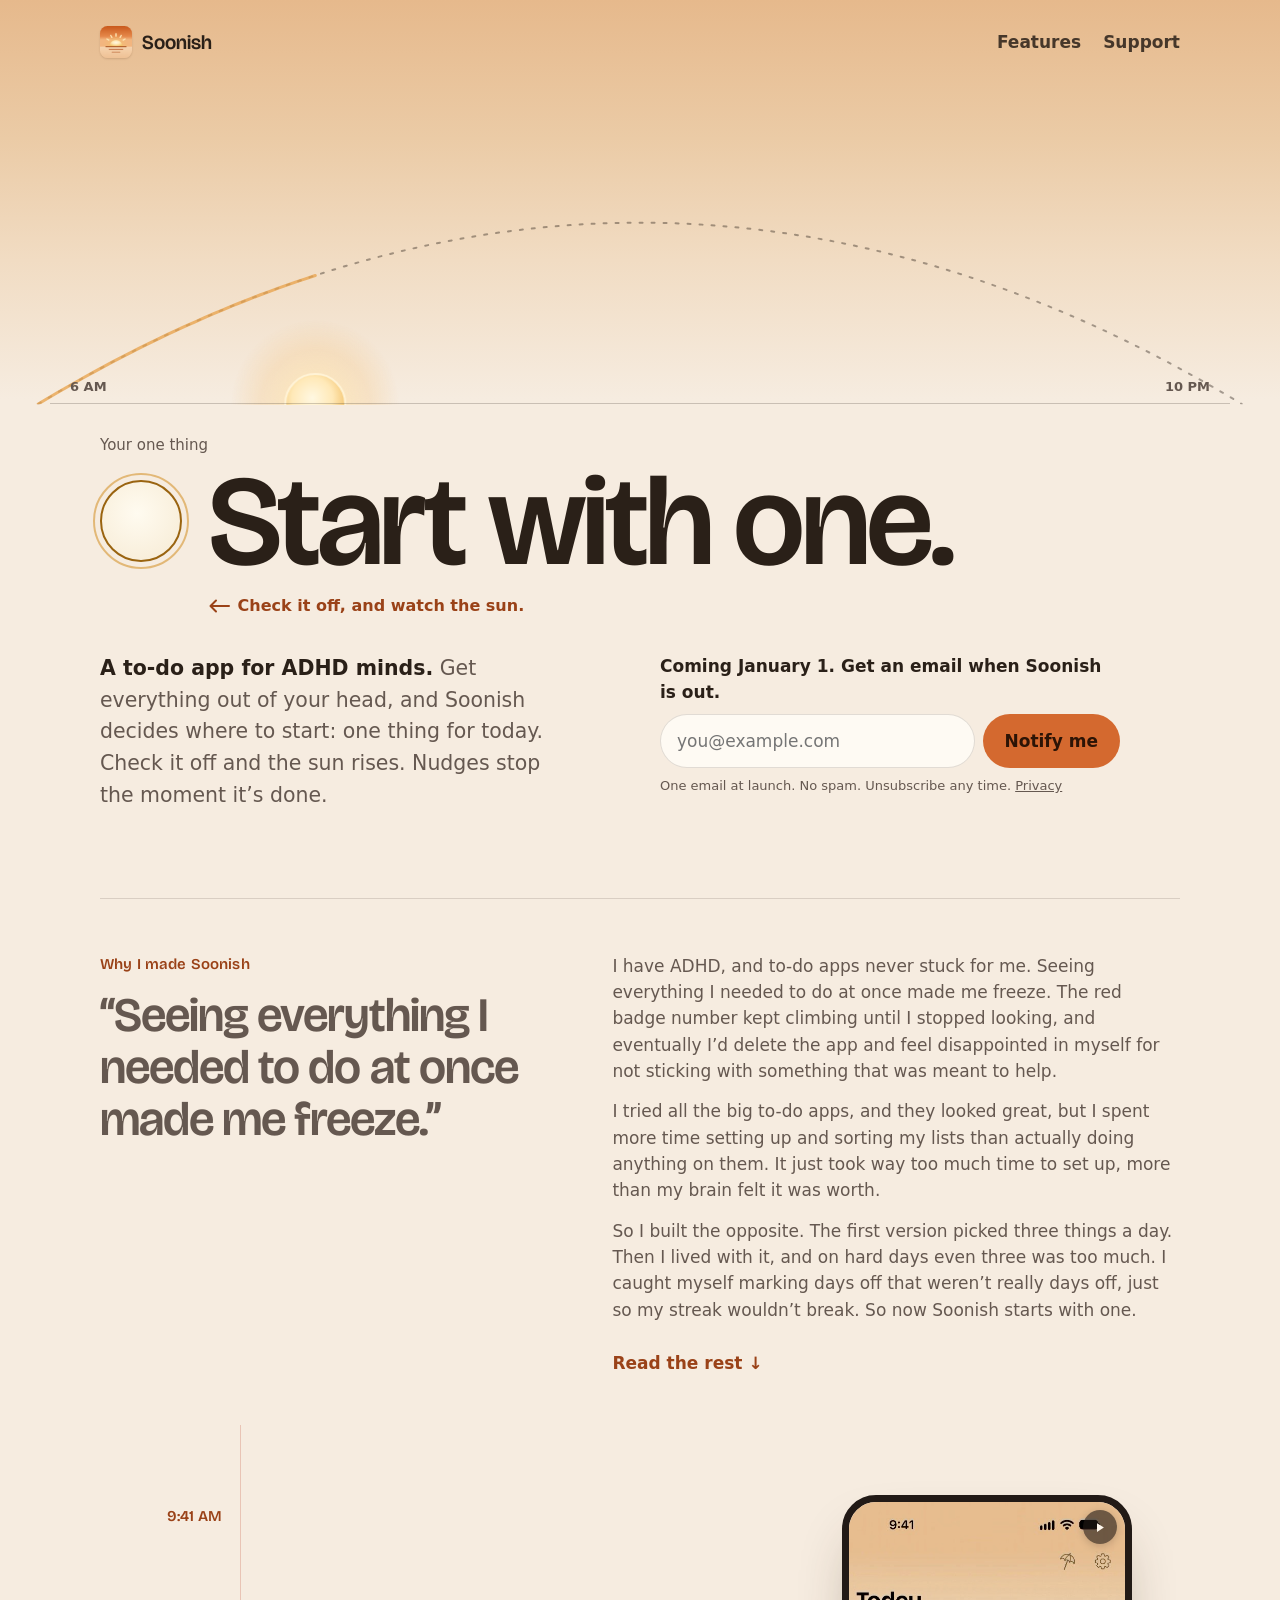
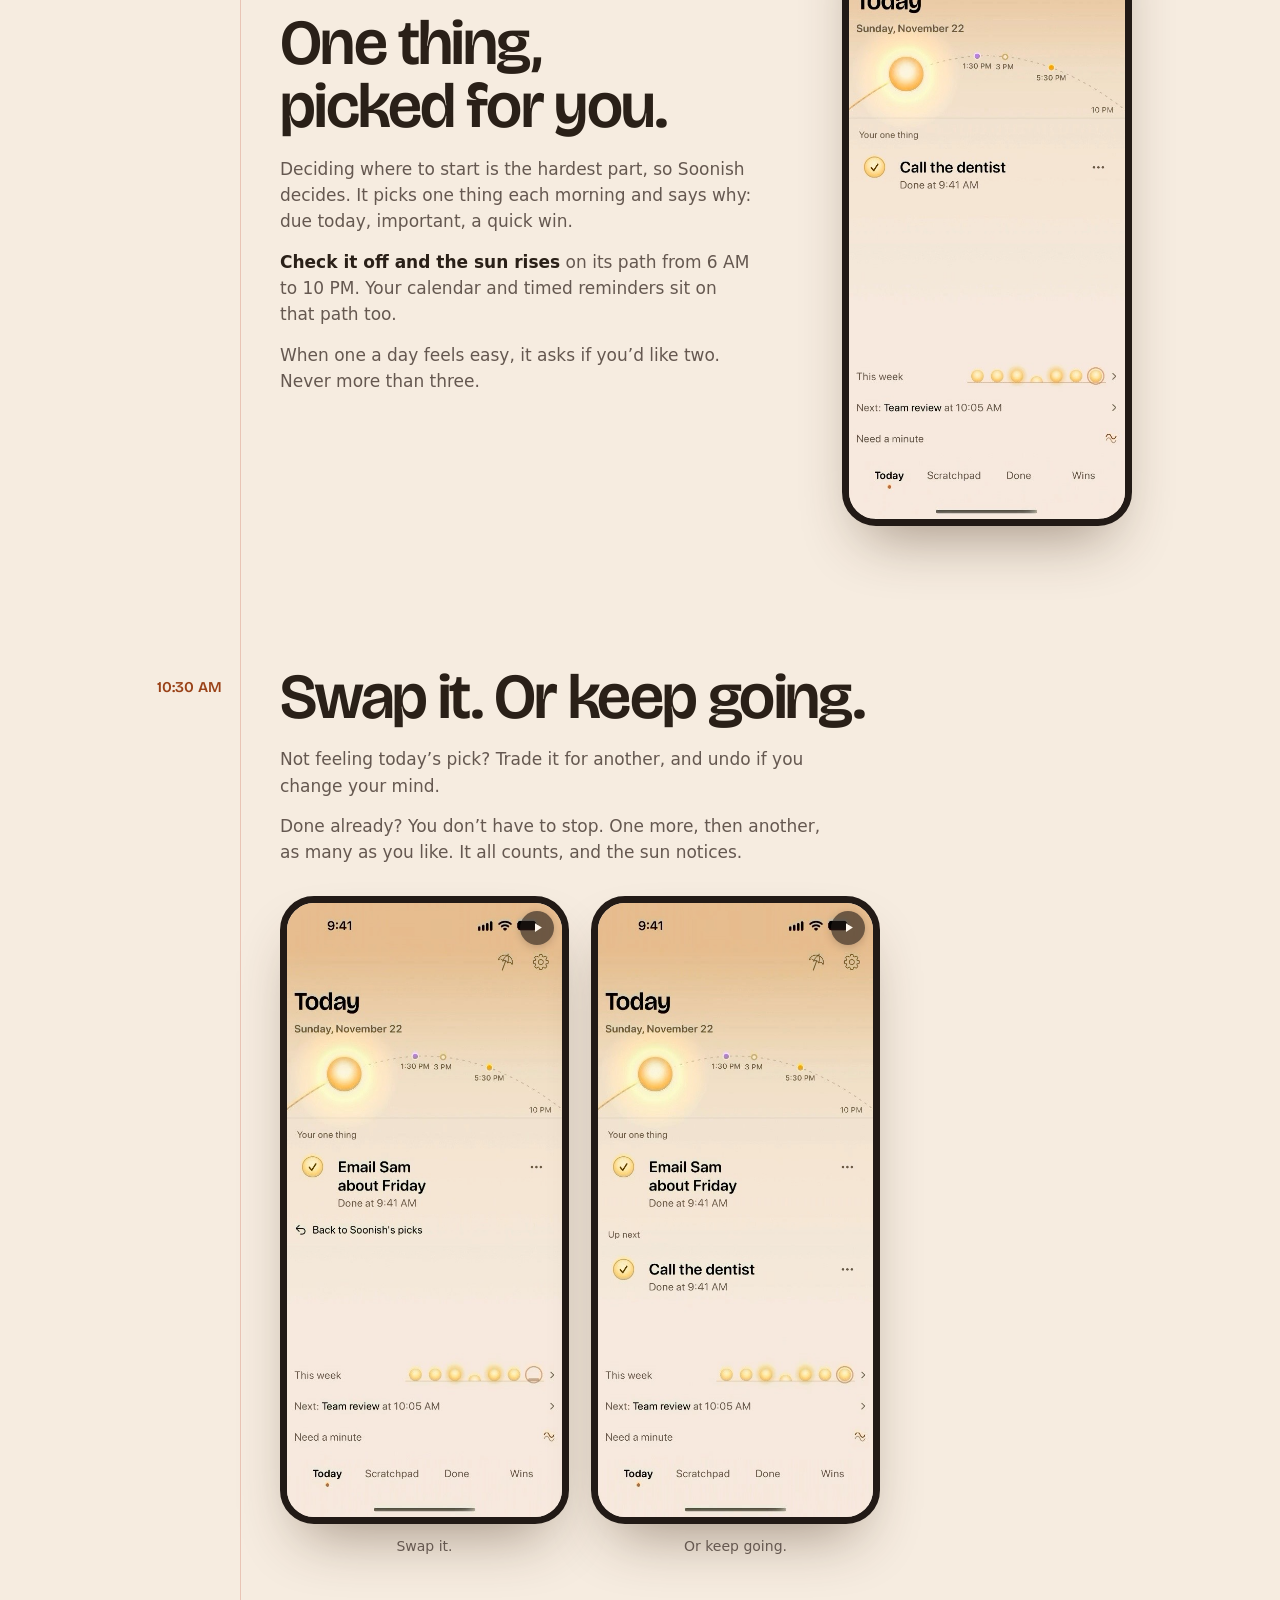
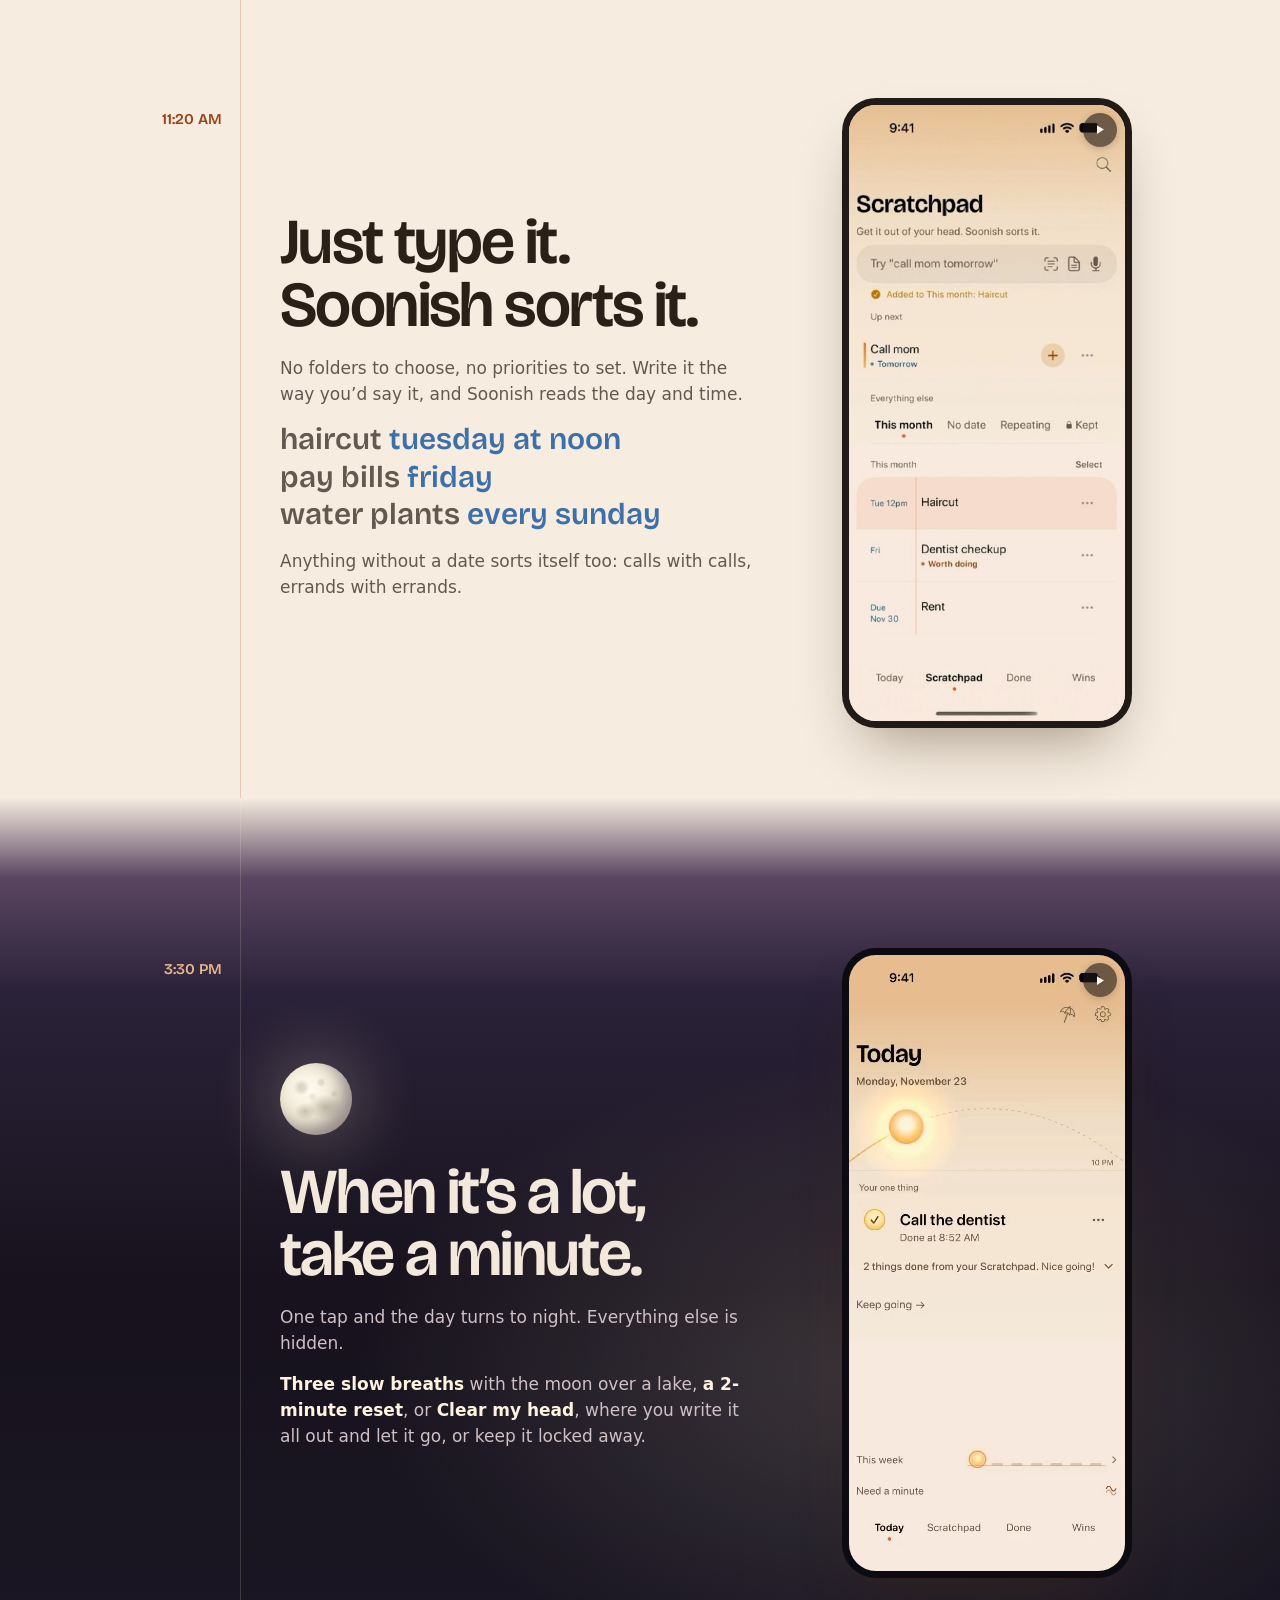
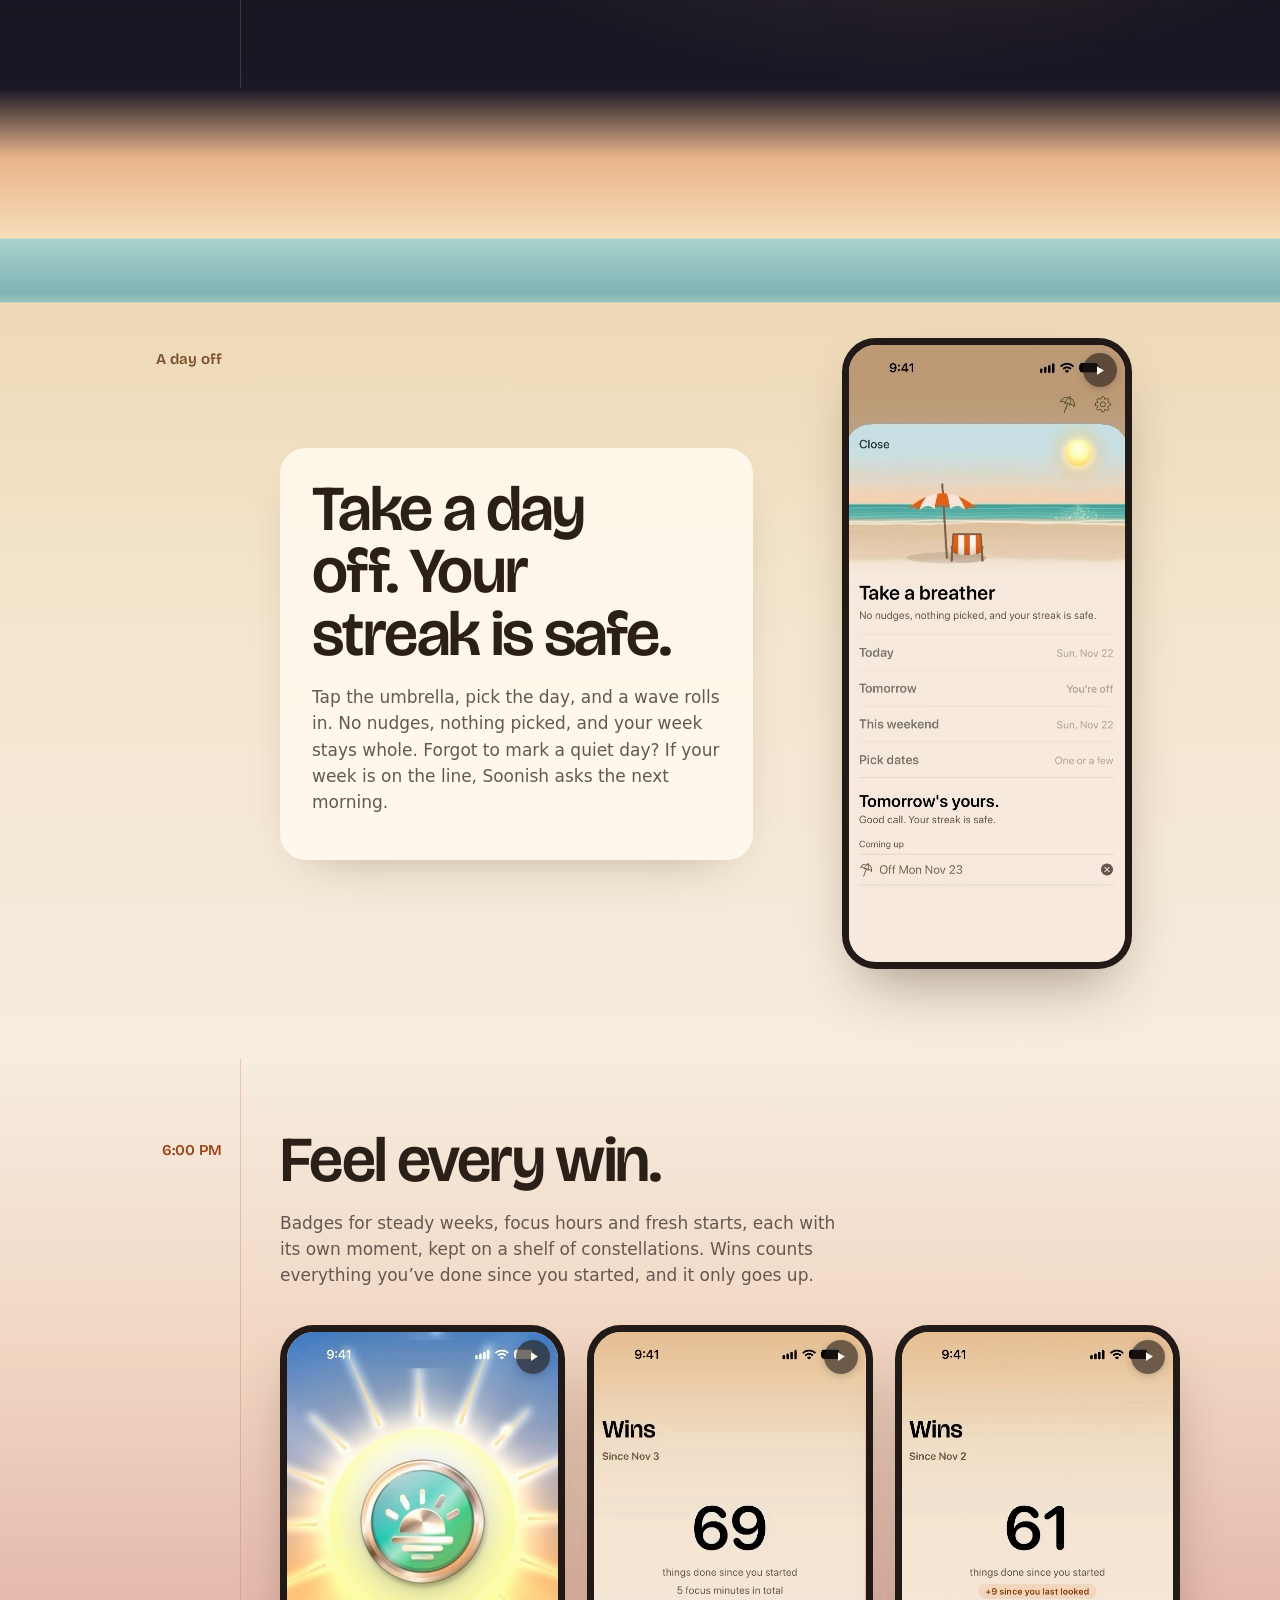
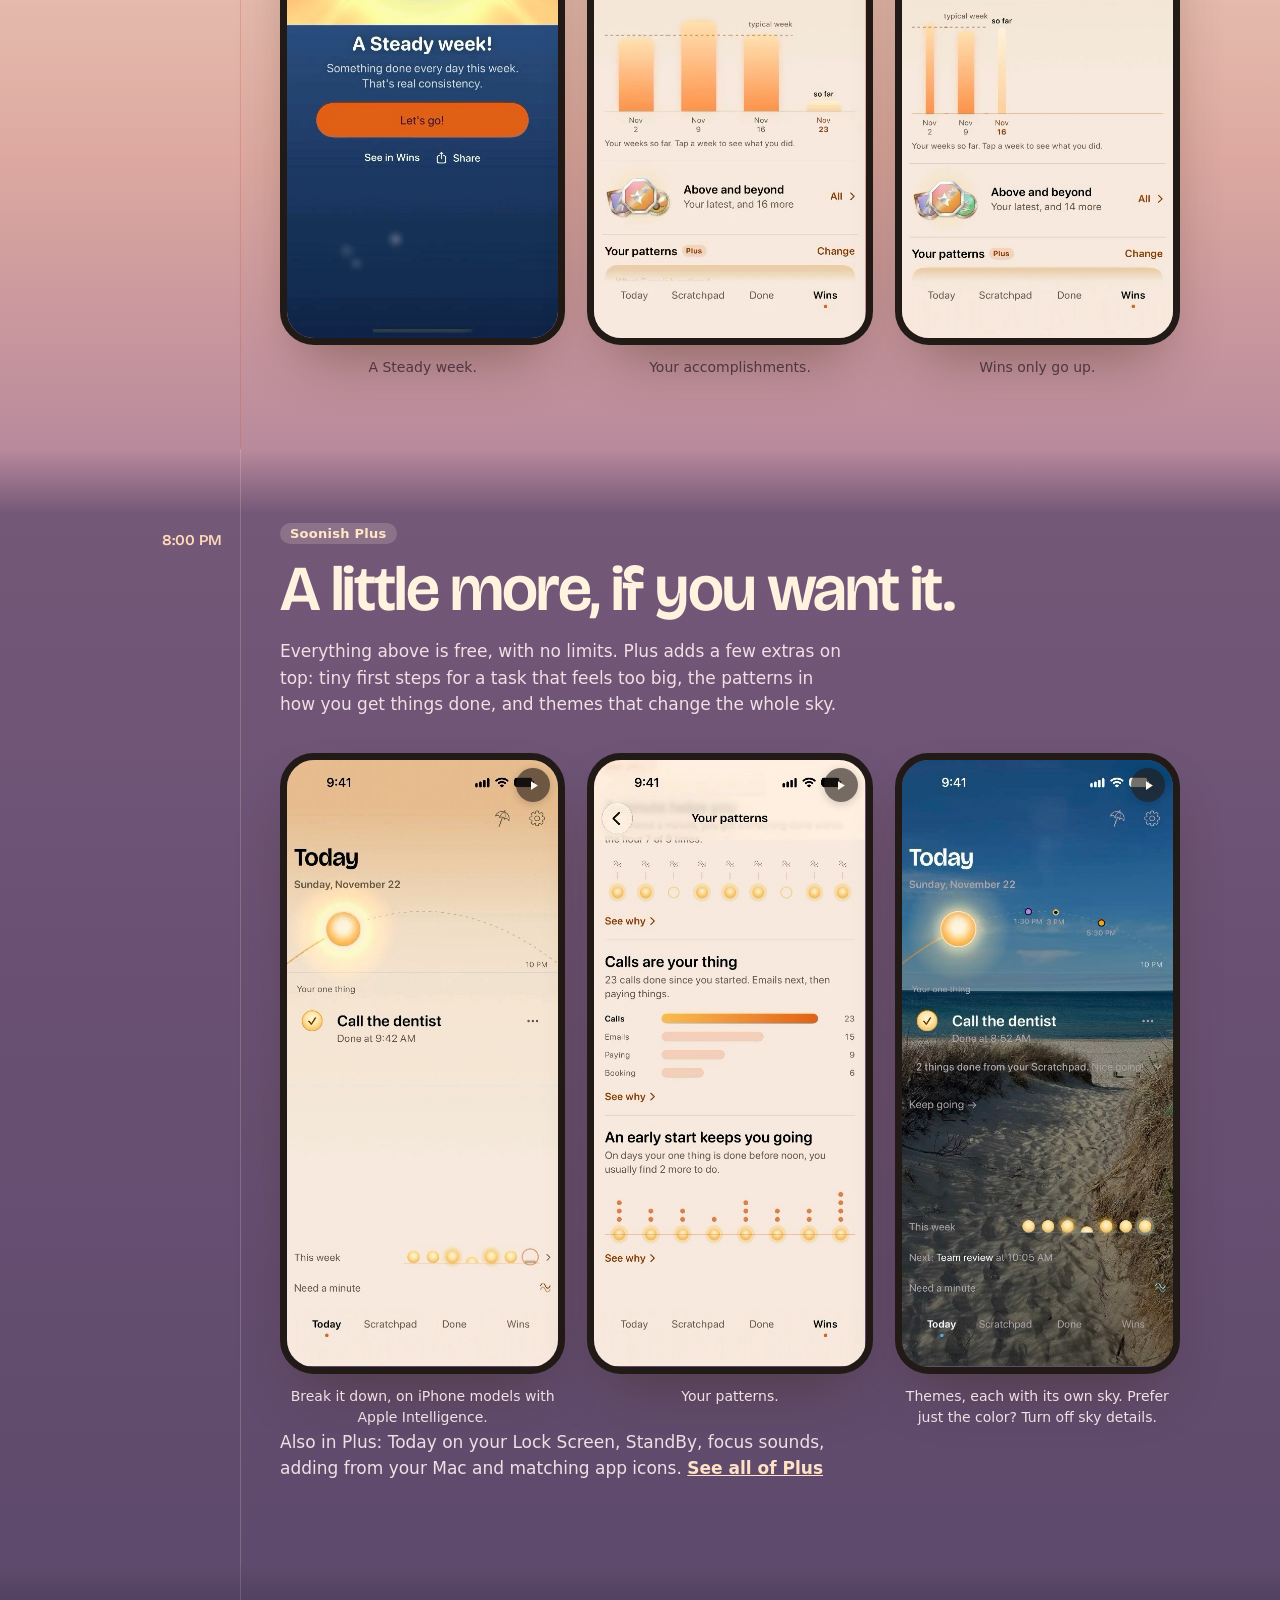
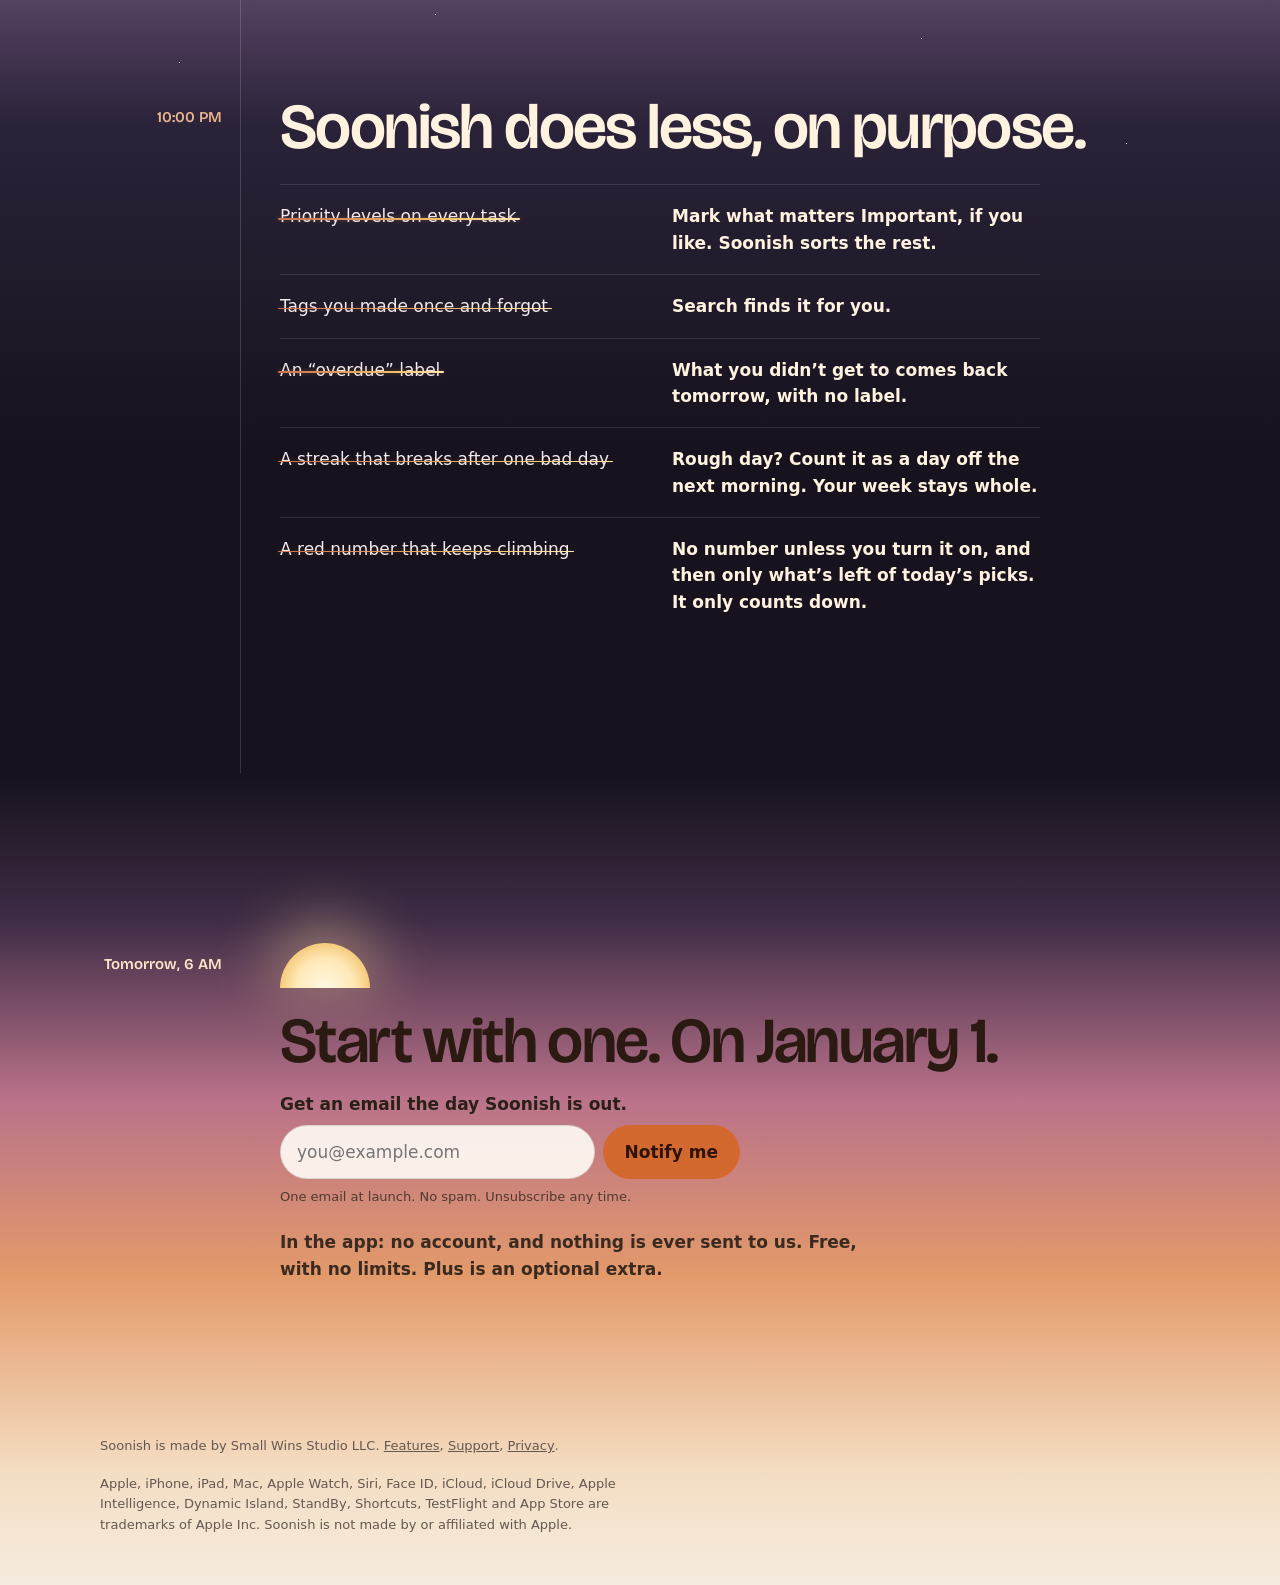
==== commit 93cebe8c: "Shelf and Need a minute clips with the new nightfall and moon" ====
--- a/index.html
+++ b/index.html
@@ -361,7 +361,7 @@
           <p>One tap and the day turns to night. Everything else is hidden.</p>
           <p><b>Three slow breaths</b> with the moon over a lake, <b>a 2-minute reset</b>, or <b>Clear my head</b>, where you write it all out and let it go, or keep it locked away.</p>
         </div>
-        <figure class="phone"><video data-clip muted playsinline preload="none" poster="clips/need-a-minute.jpg?v=20261122b" aria-label="Need a minute: Today fades to night and the moon rises over the water. Three slow breaths: Breathe in, Hold, Breathe out."><source src="clips/need-a-minute.mp4?v=20261122b" type="video/mp4"></video></figure>
+        <figure class="phone"><video data-clip muted playsinline preload="none" poster="clips/need-a-minute.jpg?v=20261123" aria-label="Need a minute: Today fades to night and the moon rises over the water. Three slow breaths: Breathe in, Hold, Breathe out."><source src="clips/need-a-minute.mp4?v=20261123" type="video/mp4"></video></figure>
       </div>
     </section>
   </div>
@@ -391,7 +391,7 @@
         <p>Badges for steady weeks, focus hours and fresh starts, each with its own moment, kept on a shelf of constellations. Wins counts everything you’ve done since you started, and it only goes up.</p>
         <div class="trio" data-clips data-rate="1.2">
           <figure class="phone"><video data-clip muted playsinline preload="none" poster="clips/sunrise-badge.jpg?v=20261122b" aria-label="The one thing is checked off, the sun rises, then a Steady week badge arrives with the sun rising behind it."><source src="clips/sunrise-badge.mp4?v=20261122b" type="video/mp4"></video><figcaption>A Steady week.</figcaption></figure>
-          <figure class="phone"><video data-clip muted playsinline preload="none" poster="clips/shelf.jpg?v=20261122b" aria-label="Wins to Your accomplishments: the sun sets into a night sky of constellations. Milestones is tapped, and the 50 things done badge opens while lanterns rise and spell 50."><source src="clips/shelf.mp4?v=20261122b" type="video/mp4"></video><figcaption>Your accomplishments.</figcaption></figure>
+          <figure class="phone"><video data-clip muted playsinline preload="none" poster="clips/shelf.jpg?v=20261123" aria-label="Wins to Your accomplishments: the sun sets into a night sky of constellations. Milestones is tapped, and the 50 things done badge opens while lanterns rise and spell 50."><source src="clips/shelf.mp4?v=20261123" type="video/mp4"></video><figcaption>Your accomplishments.</figcaption></figure>
           <figure class="phone"><video data-clip muted playsinline preload="none" poster="clips/progress.jpg?v=20261122b" aria-label="Wins: the total counts up from 52 to 61, and this week's bar climbs by nine."><source src="clips/progress.mp4?v=20261122b" type="video/mp4"></video><figcaption>Wins only go up.</figcaption></figure>
         </div>
       </div>
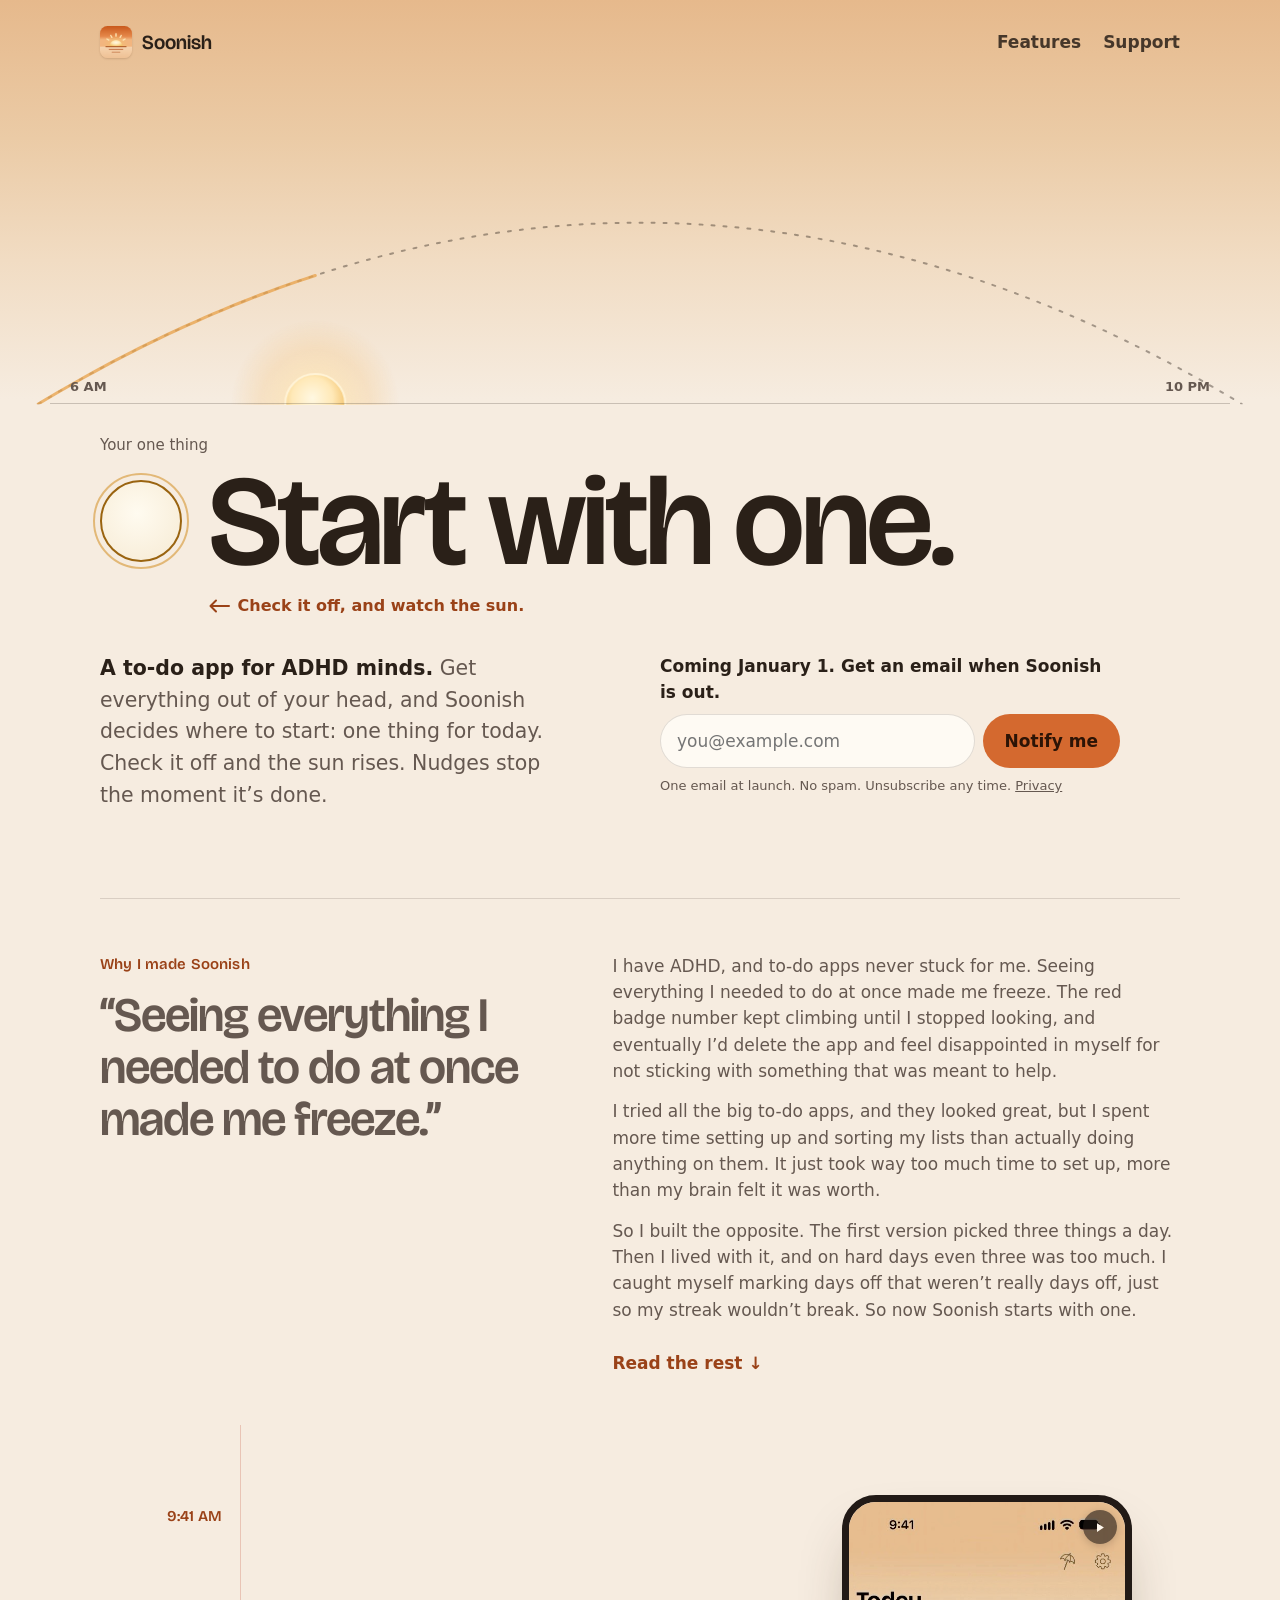
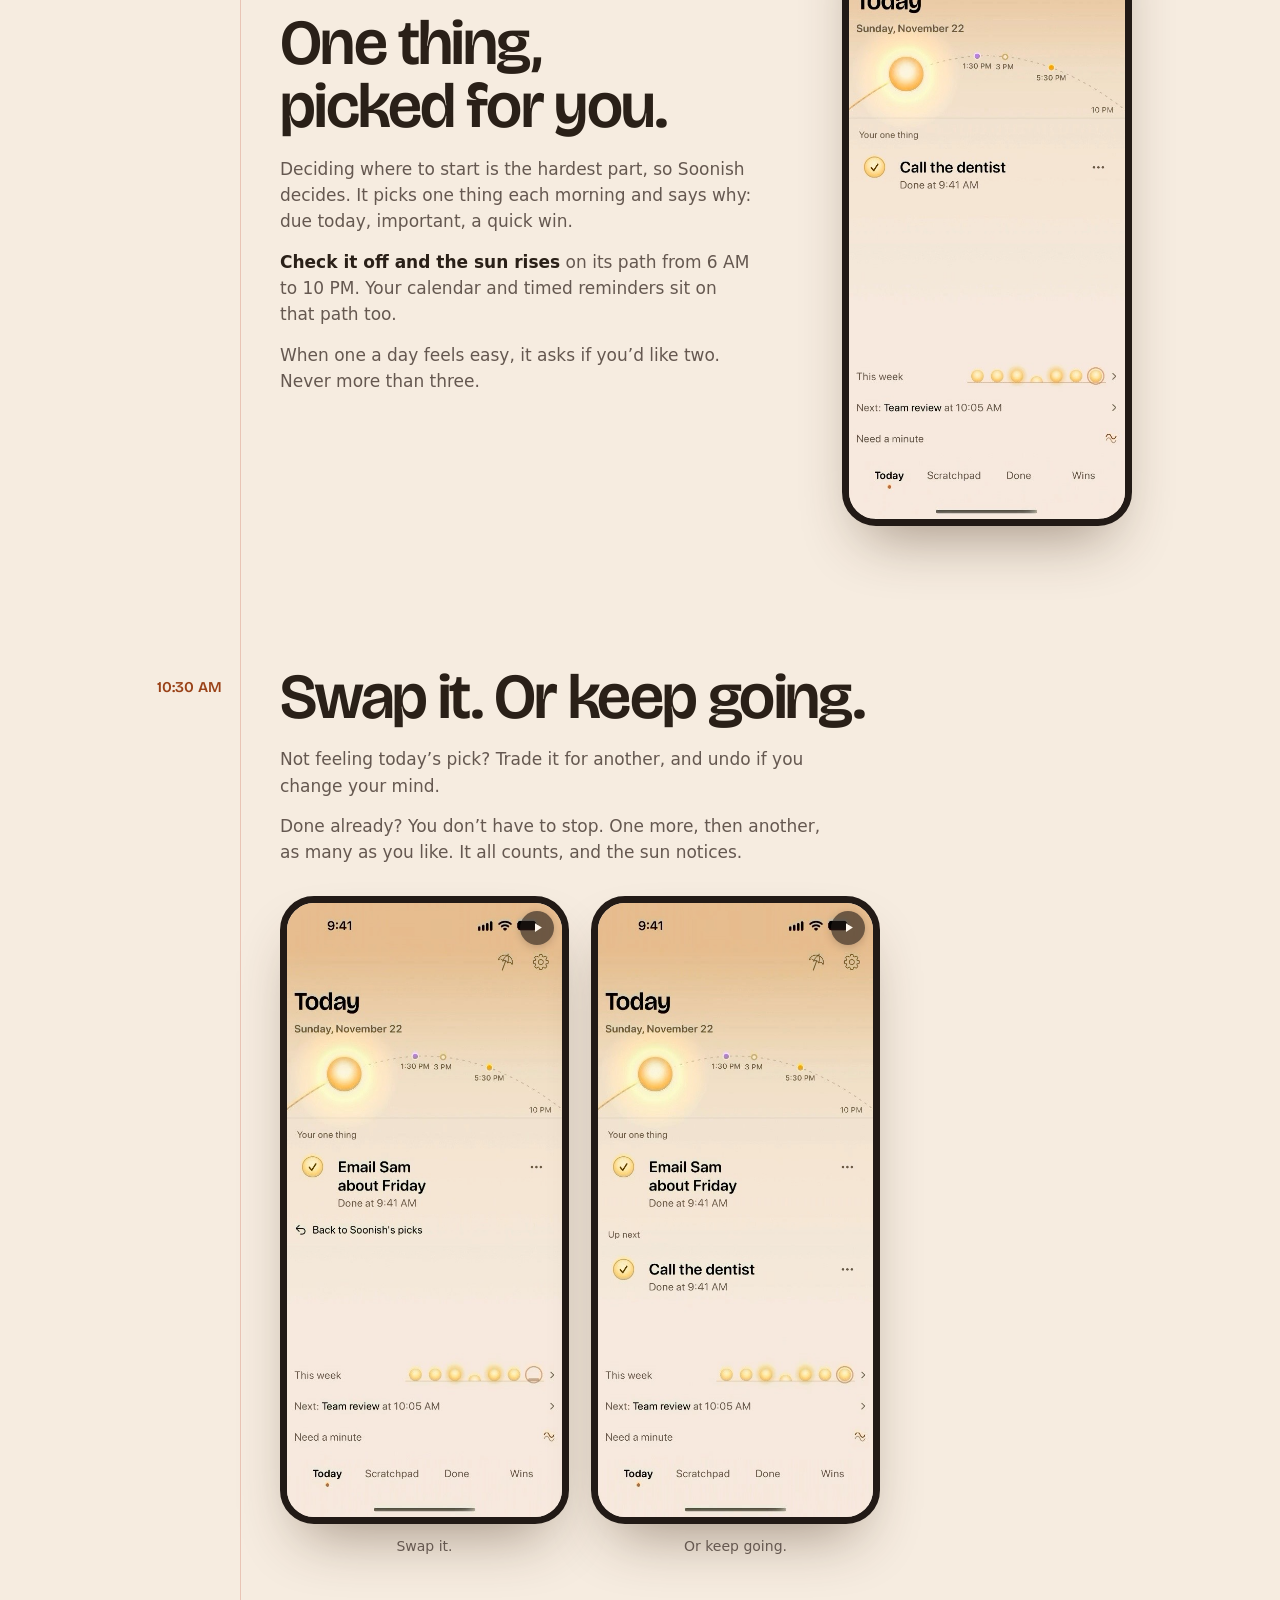
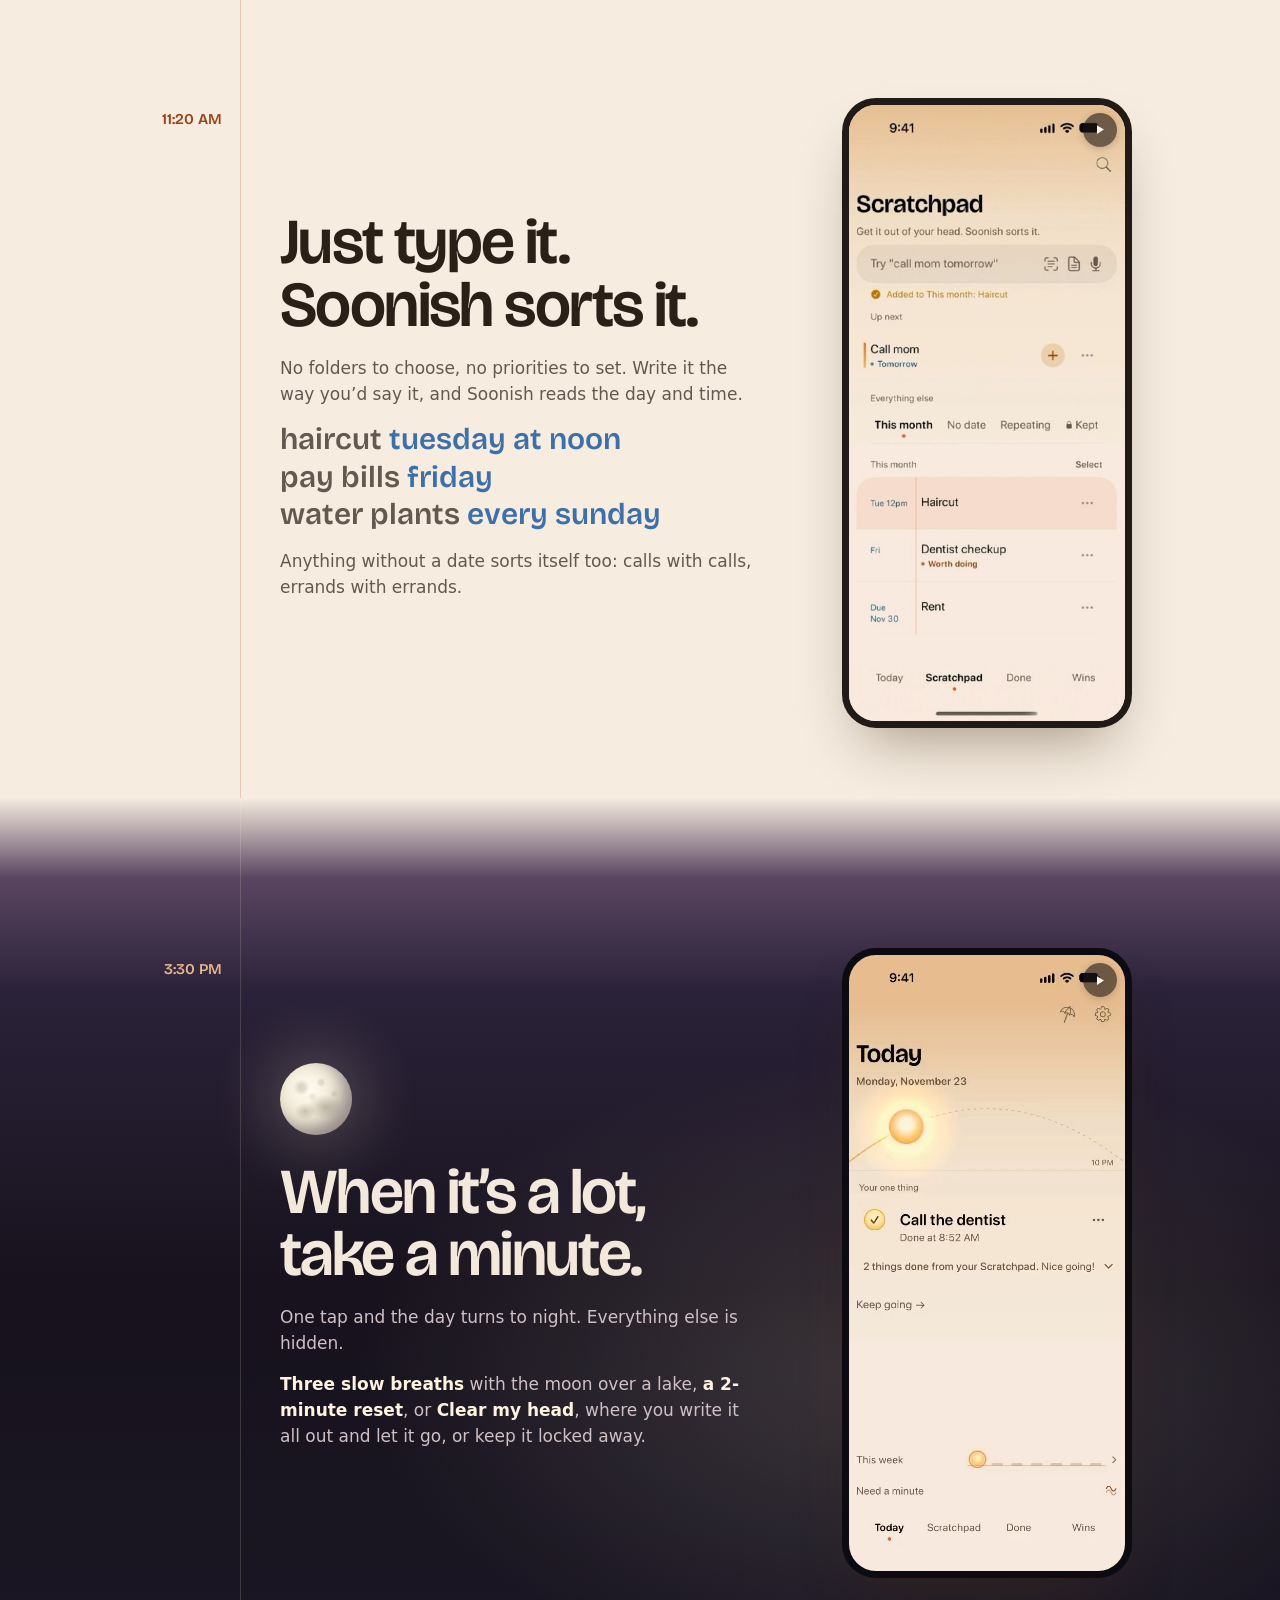
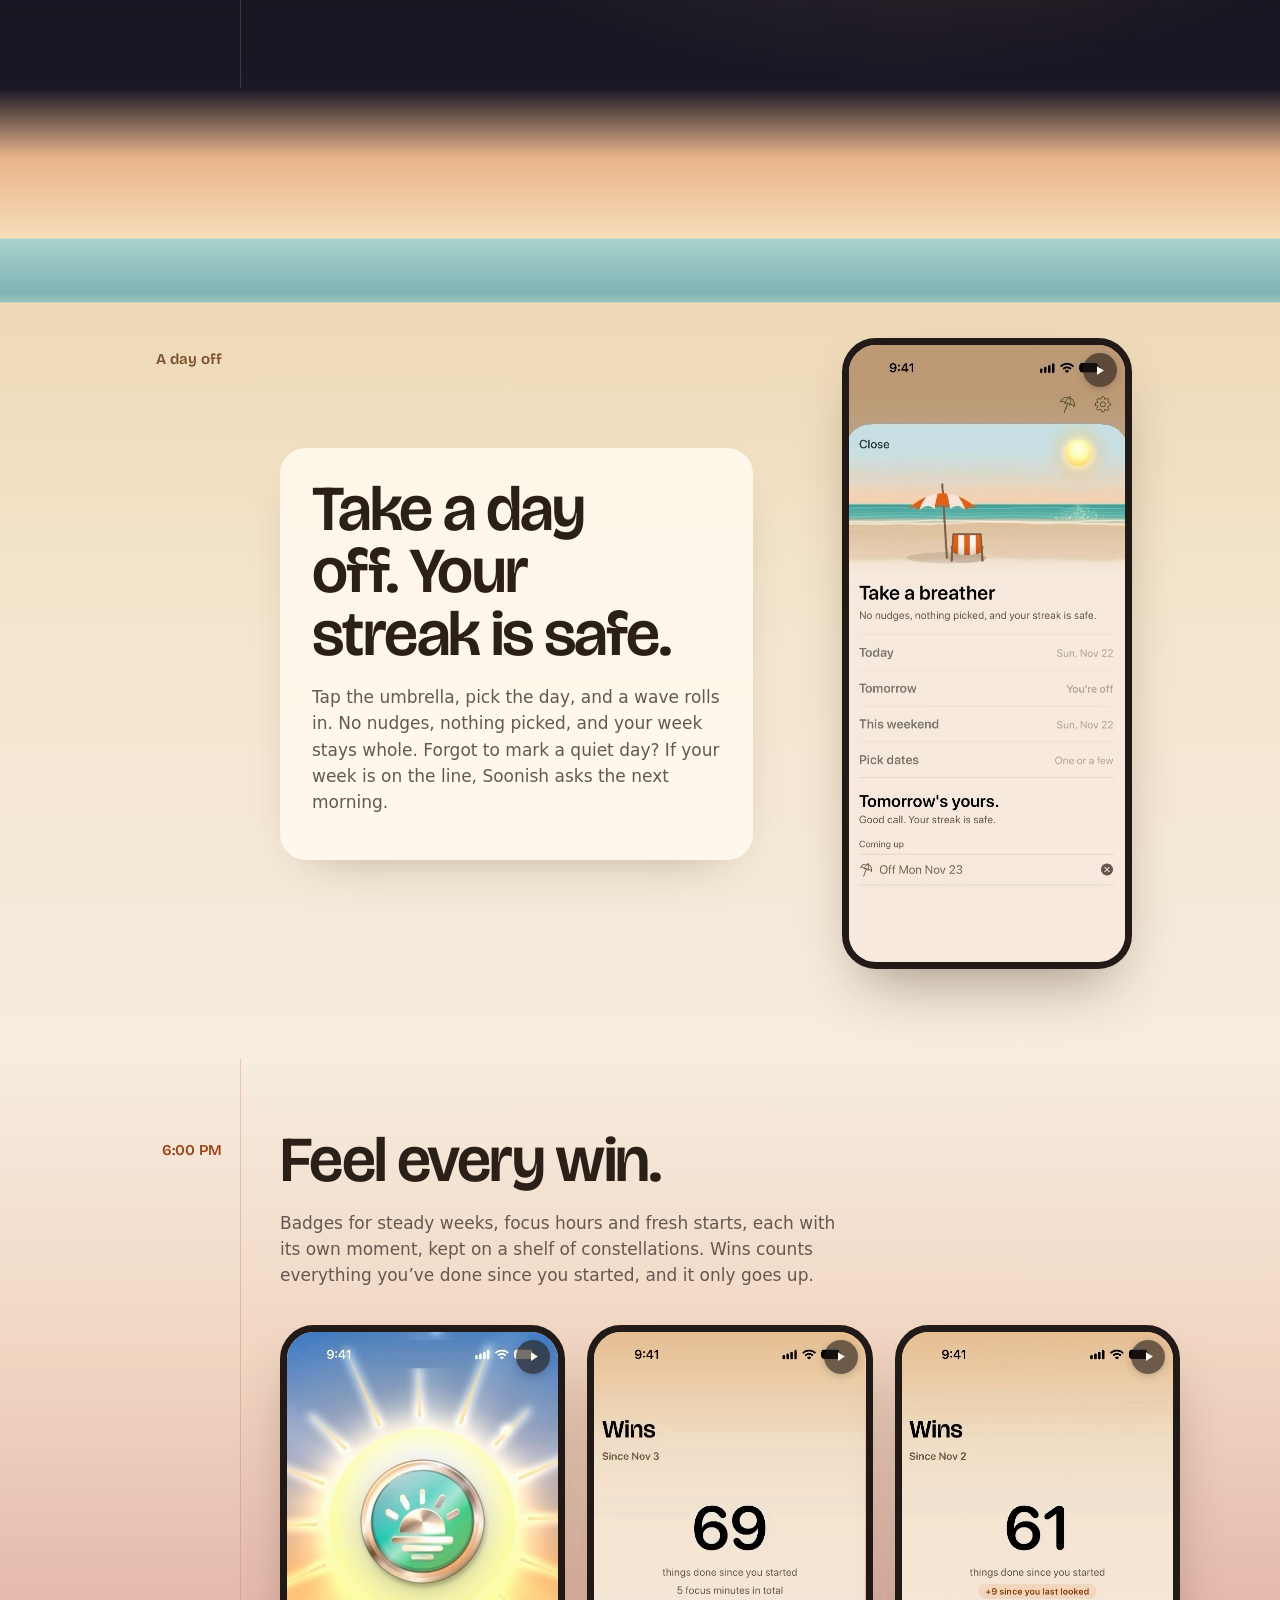
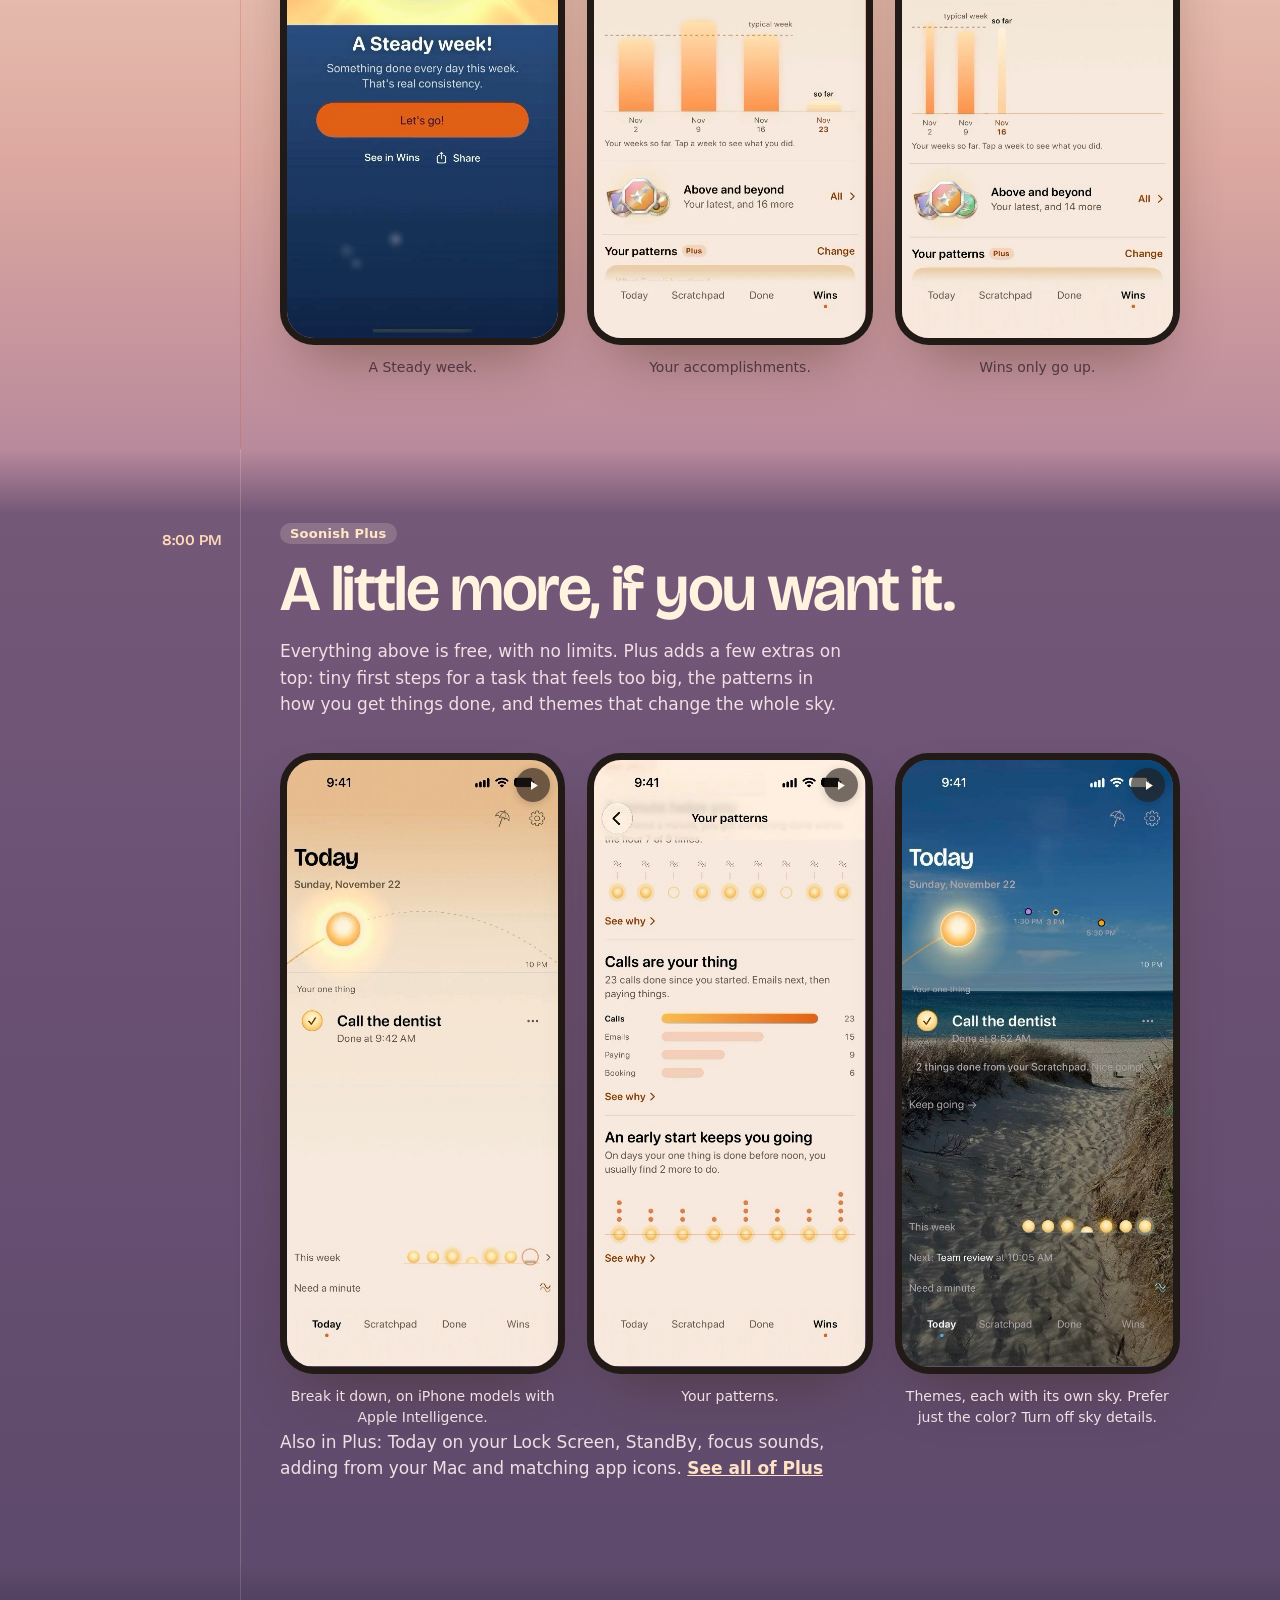
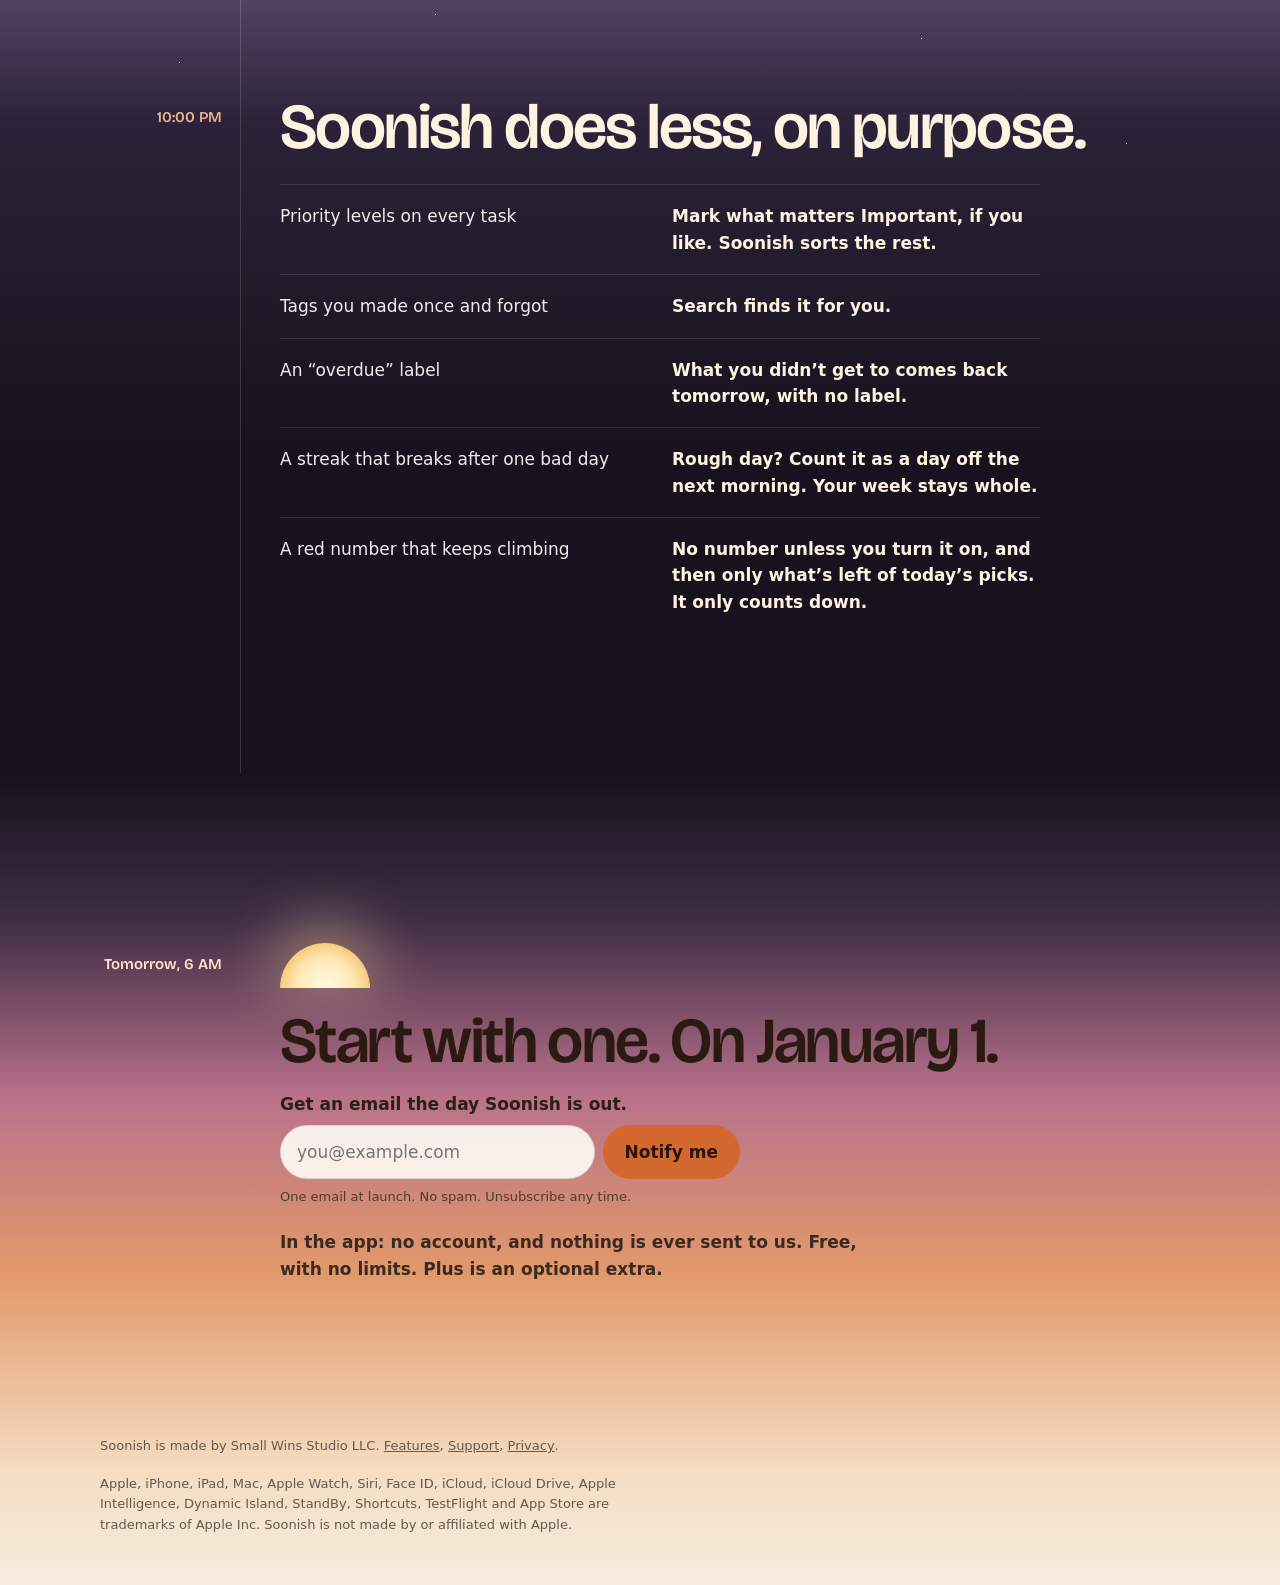
==== commit d3d411c1: "Clips replay when they finish Co-Authored-By: Claude Opus 5.5 <noreply@anthropic.com>" ====
--- a/index.html
+++ b/index.html
@@ -554,7 +554,7 @@
       v.loop = false; v.removeAttribute('loop'); v.removeAttribute('controls');
       const b = document.createElement('button'); b.type = 'button'; b.className = 'clipbtn';
       v.closest('.phone').appendChild(b); v._btn = b; set(v, 'play');
-      const toggle = () => { const g = groupOf(v); g.auto = false; if (v.paused) start(g, v); else v.pause(); };
+      const toggle = () => { const g = groupOf(v); g.auto = false; g.i = g.vids.indexOf(v); if (v.paused) start(g, v); else v.pause(); };
       b.addEventListener('click', toggle); v.addEventListener('click', toggle);
       v.addEventListener('play', () => set(v, 'pause'));
       v.addEventListener('pause', () => set(v, v.ended ? 'replay' : 'play'));
@@ -564,11 +564,23 @@
         const g = groupOf(v), k = g.vids.indexOf(v);
         if (!g.auto || g.i !== k || v._handed) return;
         v._handed = true;
-        if (k + 1 < g.vids.length) { g.i = k + 1; start(g, g.vids[g.i], true); } else g.auto = false;
+        // After the last clip, the row starts over from the first (owner, Nov 23, 2026: clips replay
+        // instead of stopping on an odd last frame).
+        if (g.vids.length > 1) { g.i = (k + 1) % g.vids.length; start(g, g.vids[g.i], true); }
       };
       v.addEventListener('timeupdate', () => { if (v.duration && v.duration - v.currentTime < 1.4) handoff(); });
       v.addEventListener('play', () => { if (v.currentTime < 0.5) v._handed = false; });
-      v.addEventListener('ended', () => { set(v, 'replay'); handoff(); });
+      v.addEventListener('ended', () => {
+        handoff();
+        const g = groupOf(v);
+        // A clip that has handed off goes back to its first frame, so no row rests on a mid-scene ending.
+        if (g.vids[g.i] !== v || g.vids.length > 1 && g.auto) { v.currentTime = 0; set(v, 'play'); return; }
+        // A clip on its own (or one played by hand) plays again after a short beat, while it's on screen.
+        setTimeout(() => {
+          if (!v.ended) return;
+          if (g.visible) start(g, v); else { g.held = true; g.held_v = v; }
+        }, 600);
+      });
     });
     if (!('IntersectionObserver' in window)) return;
     const near = new IntersectionObserver(es => es.forEach(e => {
@@ -578,6 +590,7 @@
     }), { rootMargin: '600px 0px' });
     const seen = new IntersectionObserver(es => es.forEach(e => {
       const g = groups.find(g => g.el === e.target); if (!g) return;
+      g.visible = e.isIntersecting;
       if (e.isIntersecting) {
         if (reduceClips) return;
         if (!g.started) { g.started = true; g.auto = true; g.i = 0; start(g, g.vids[0]); }
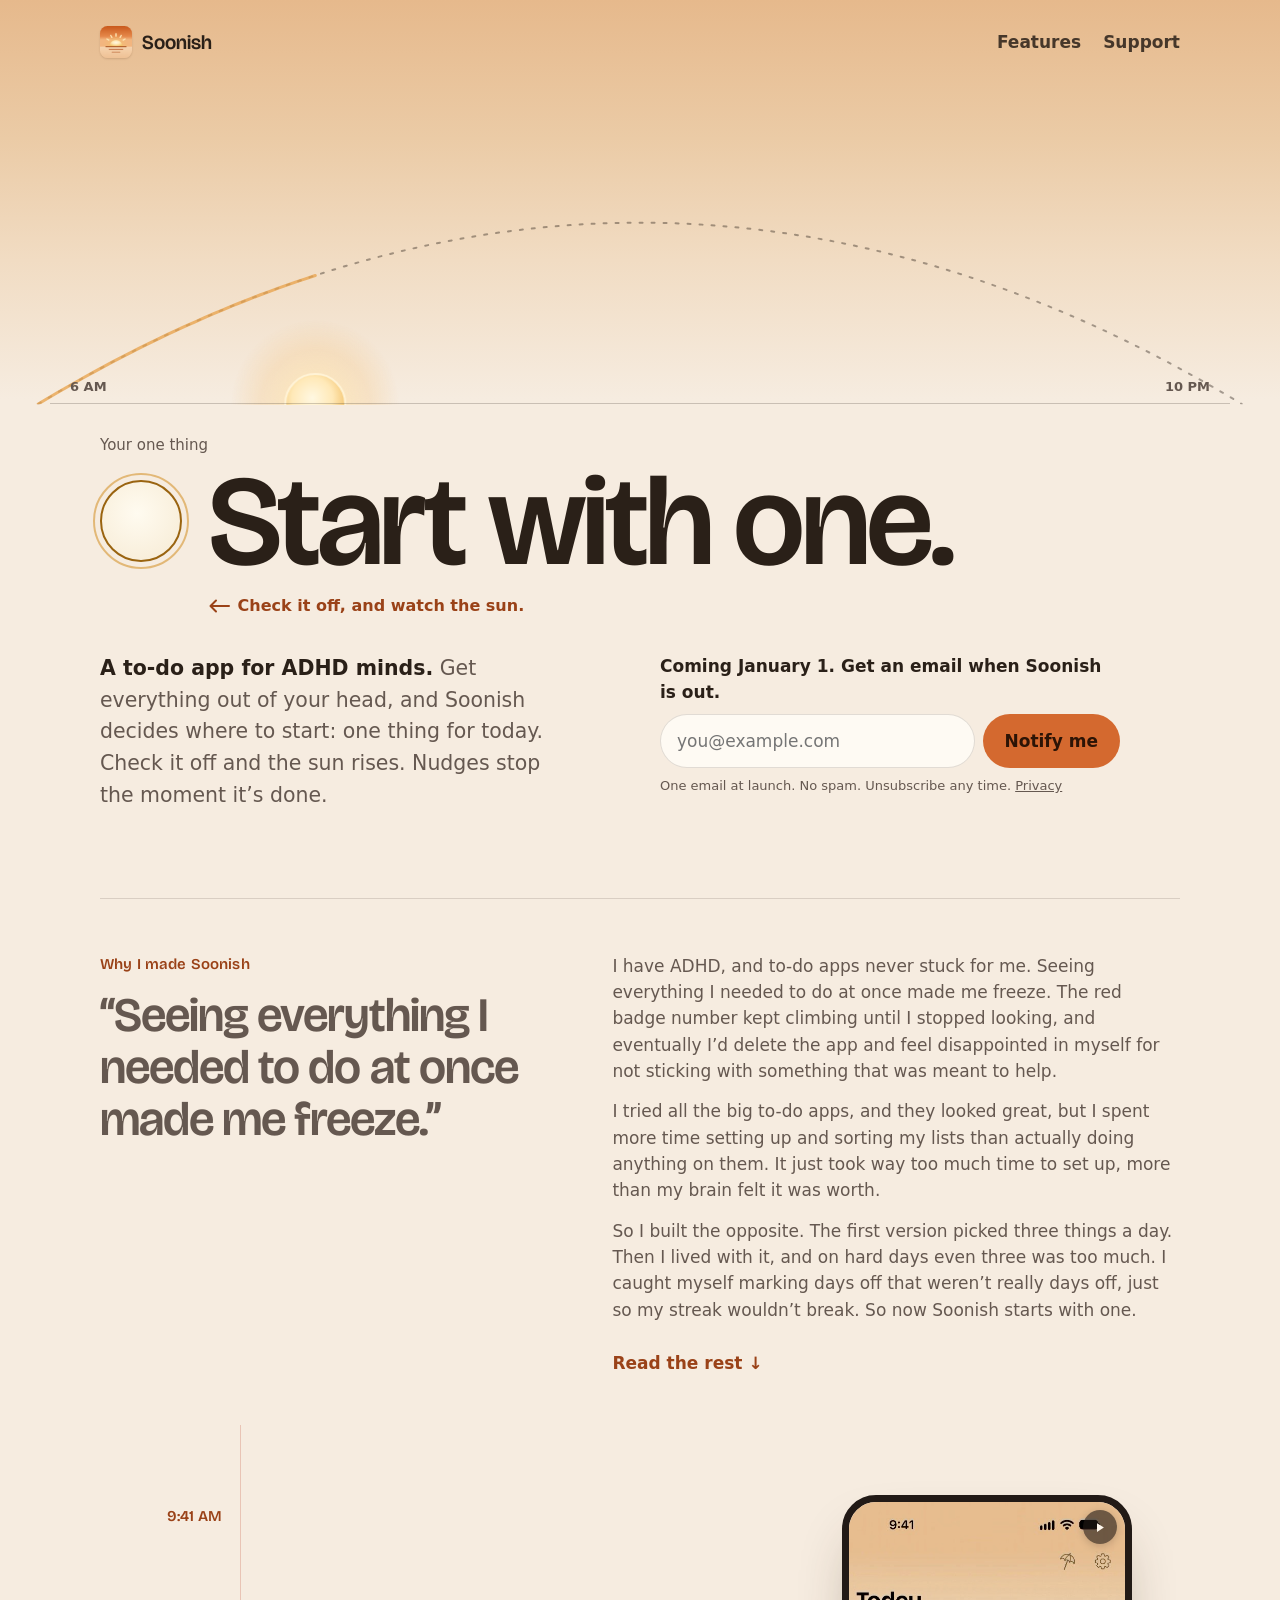
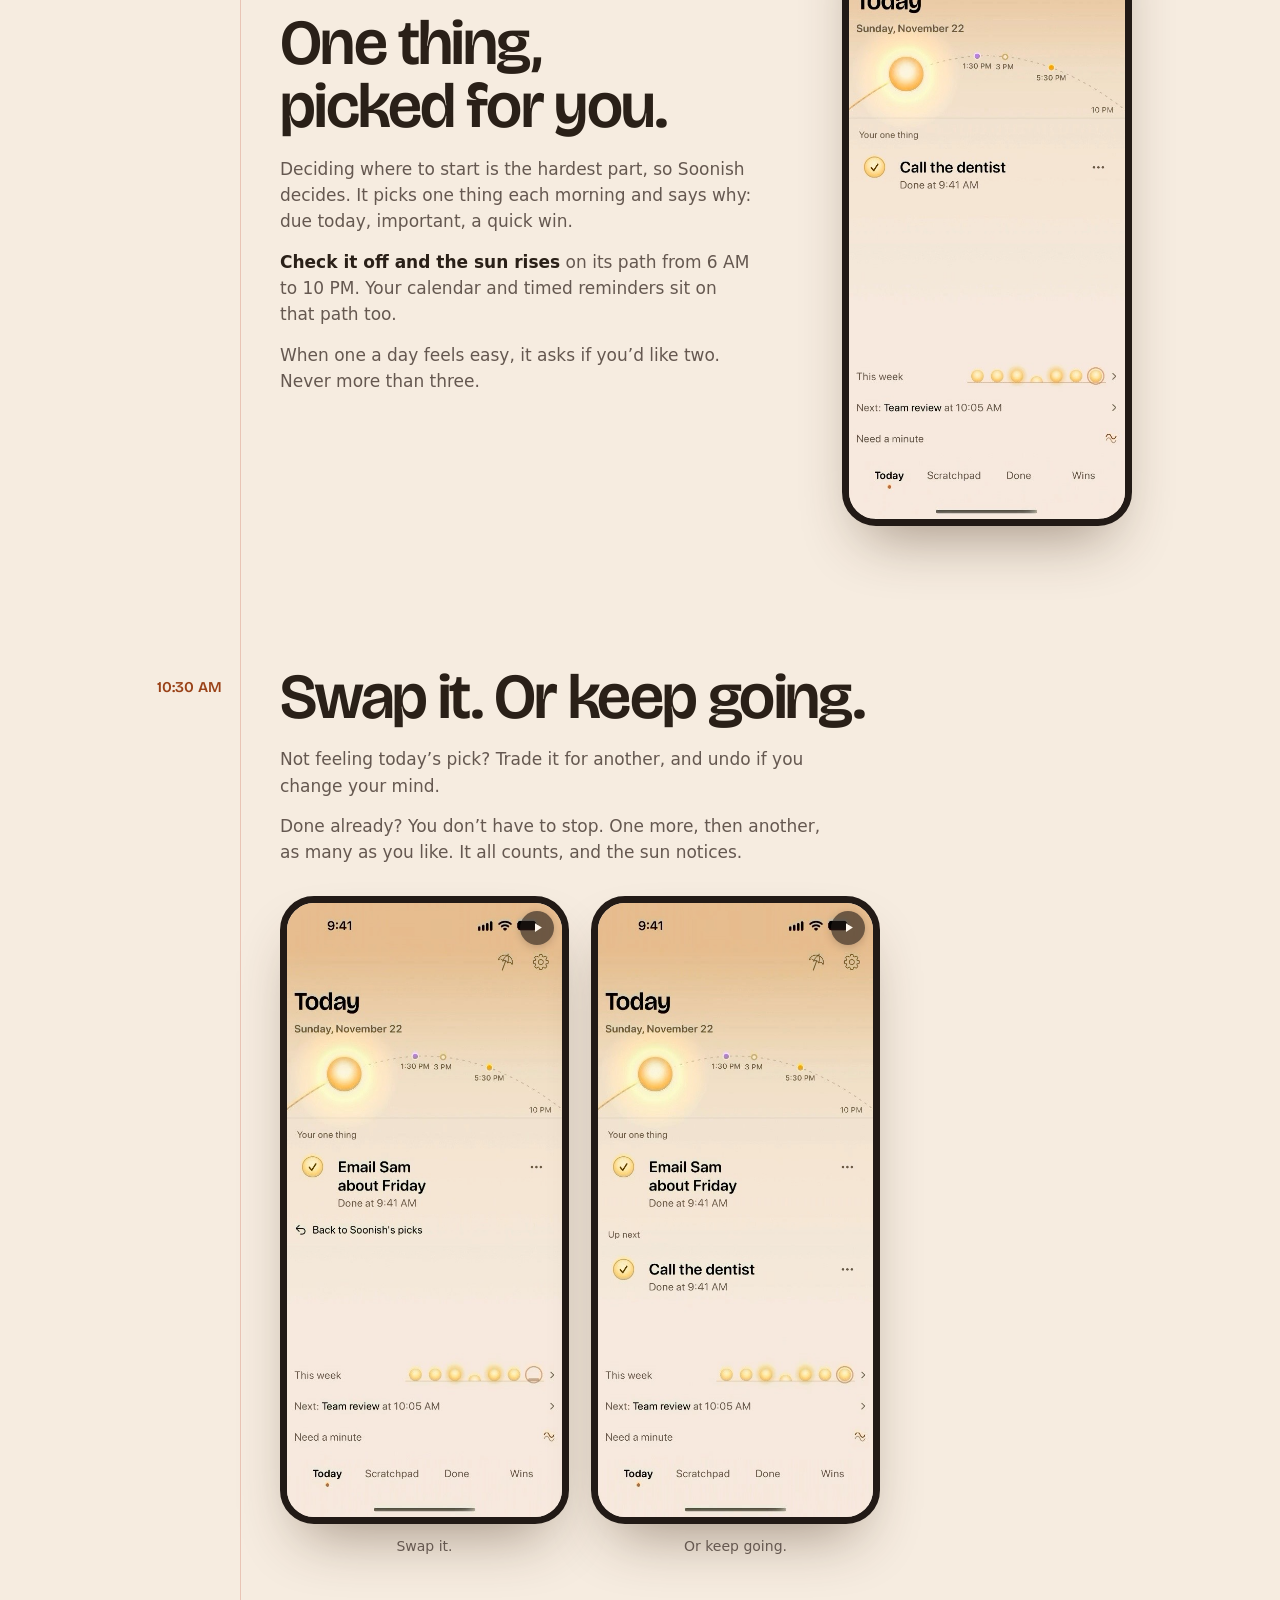
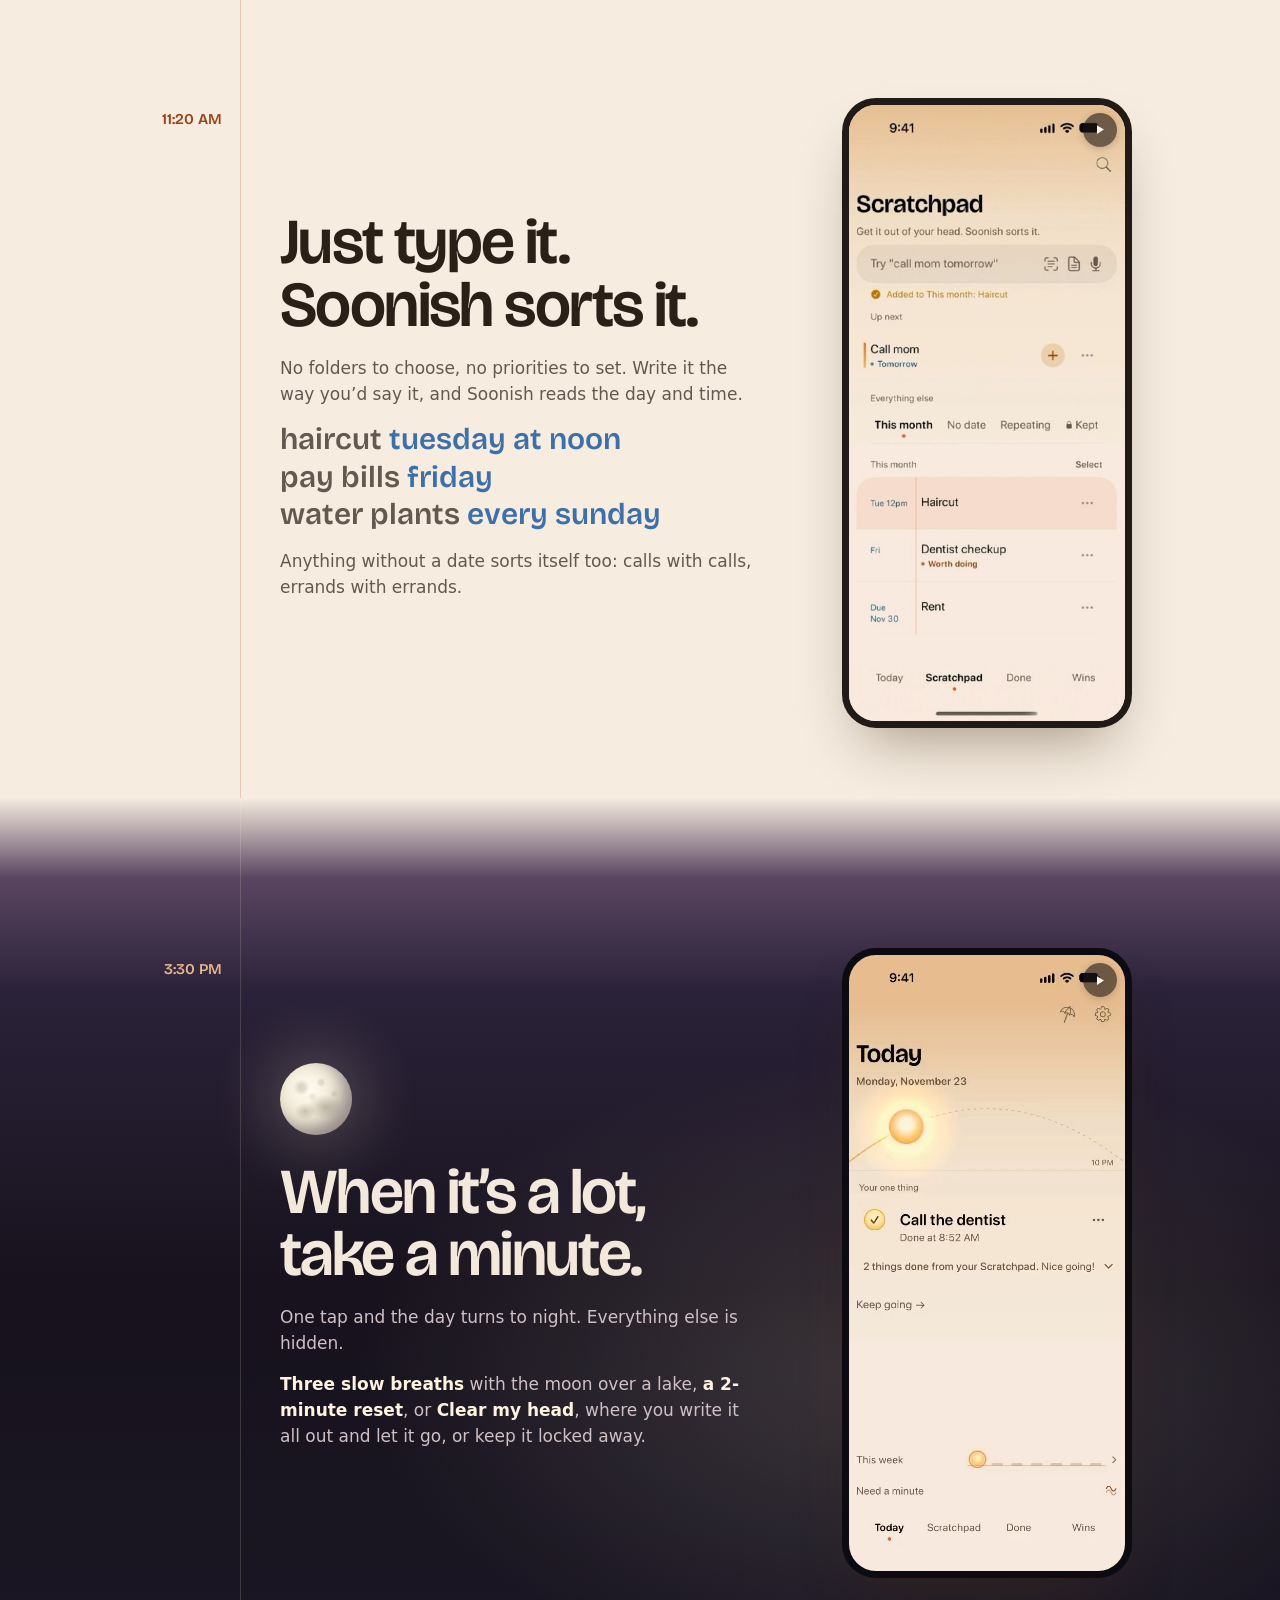
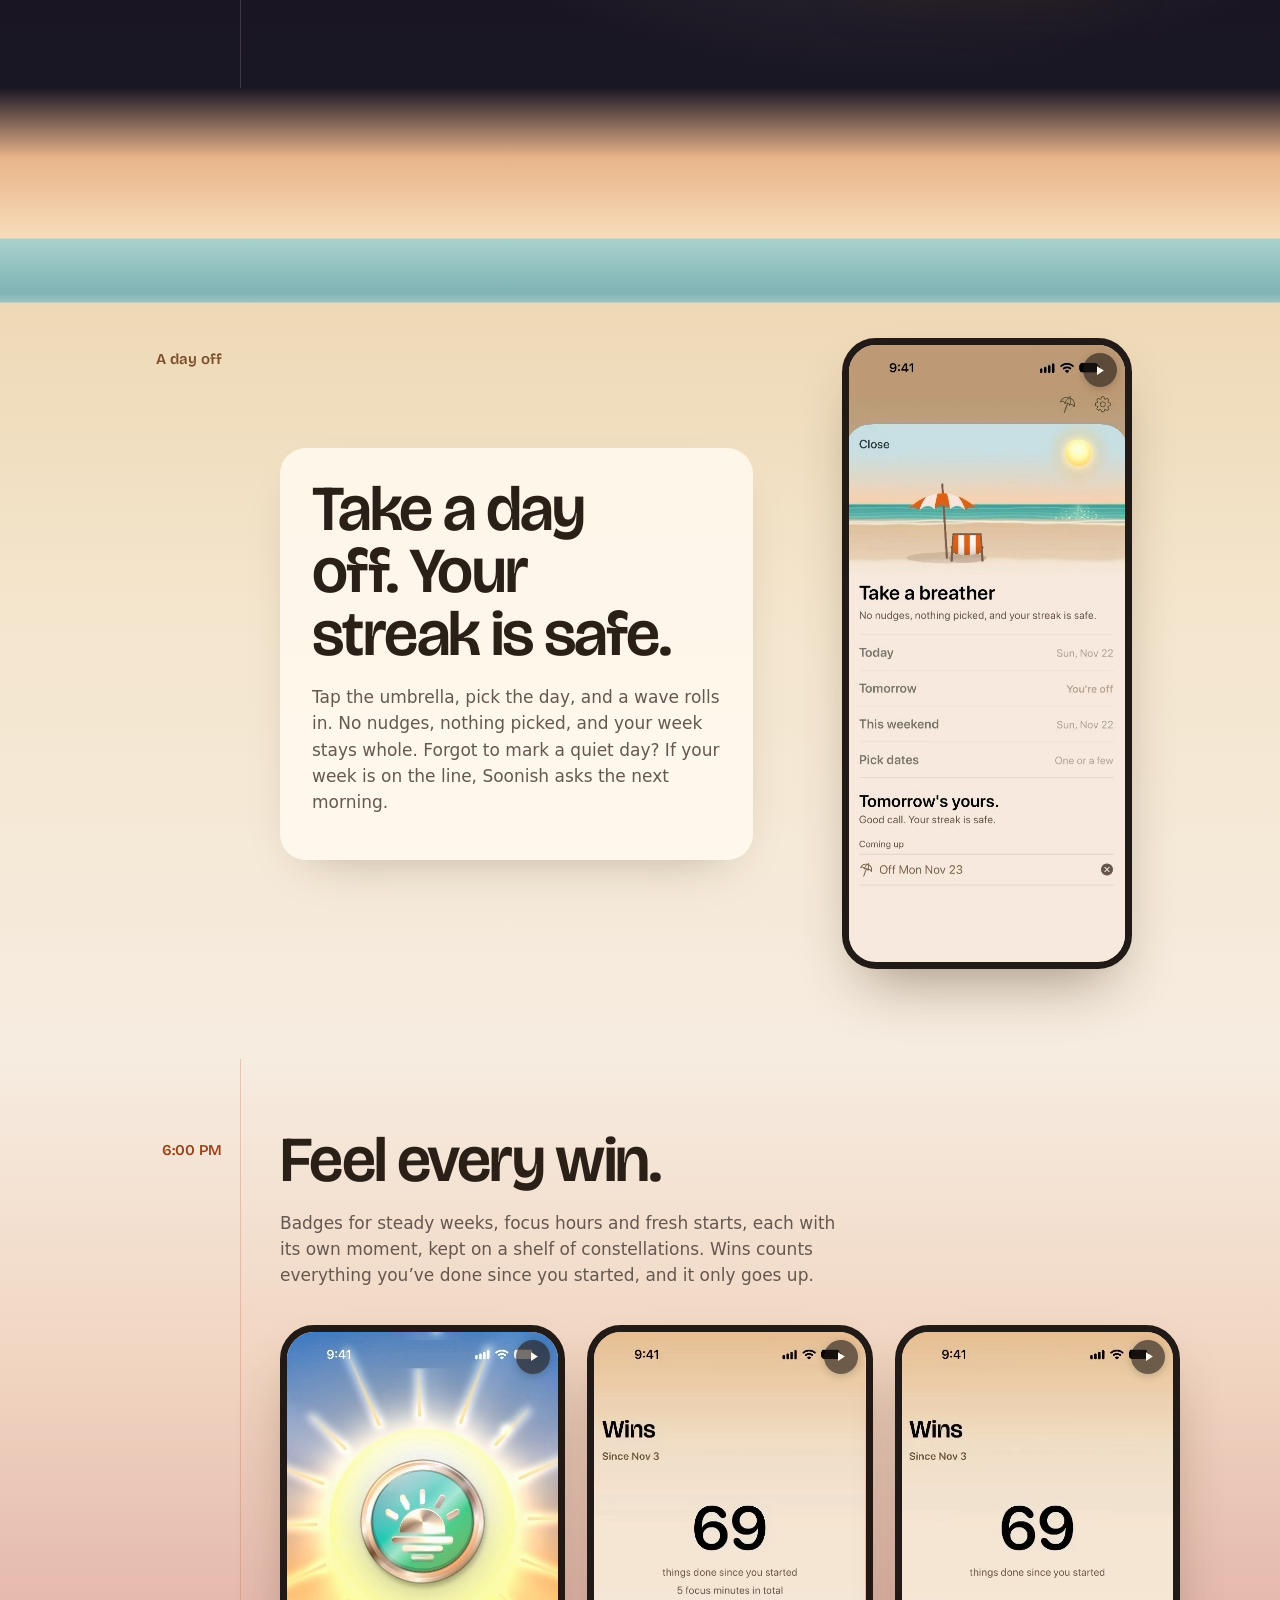
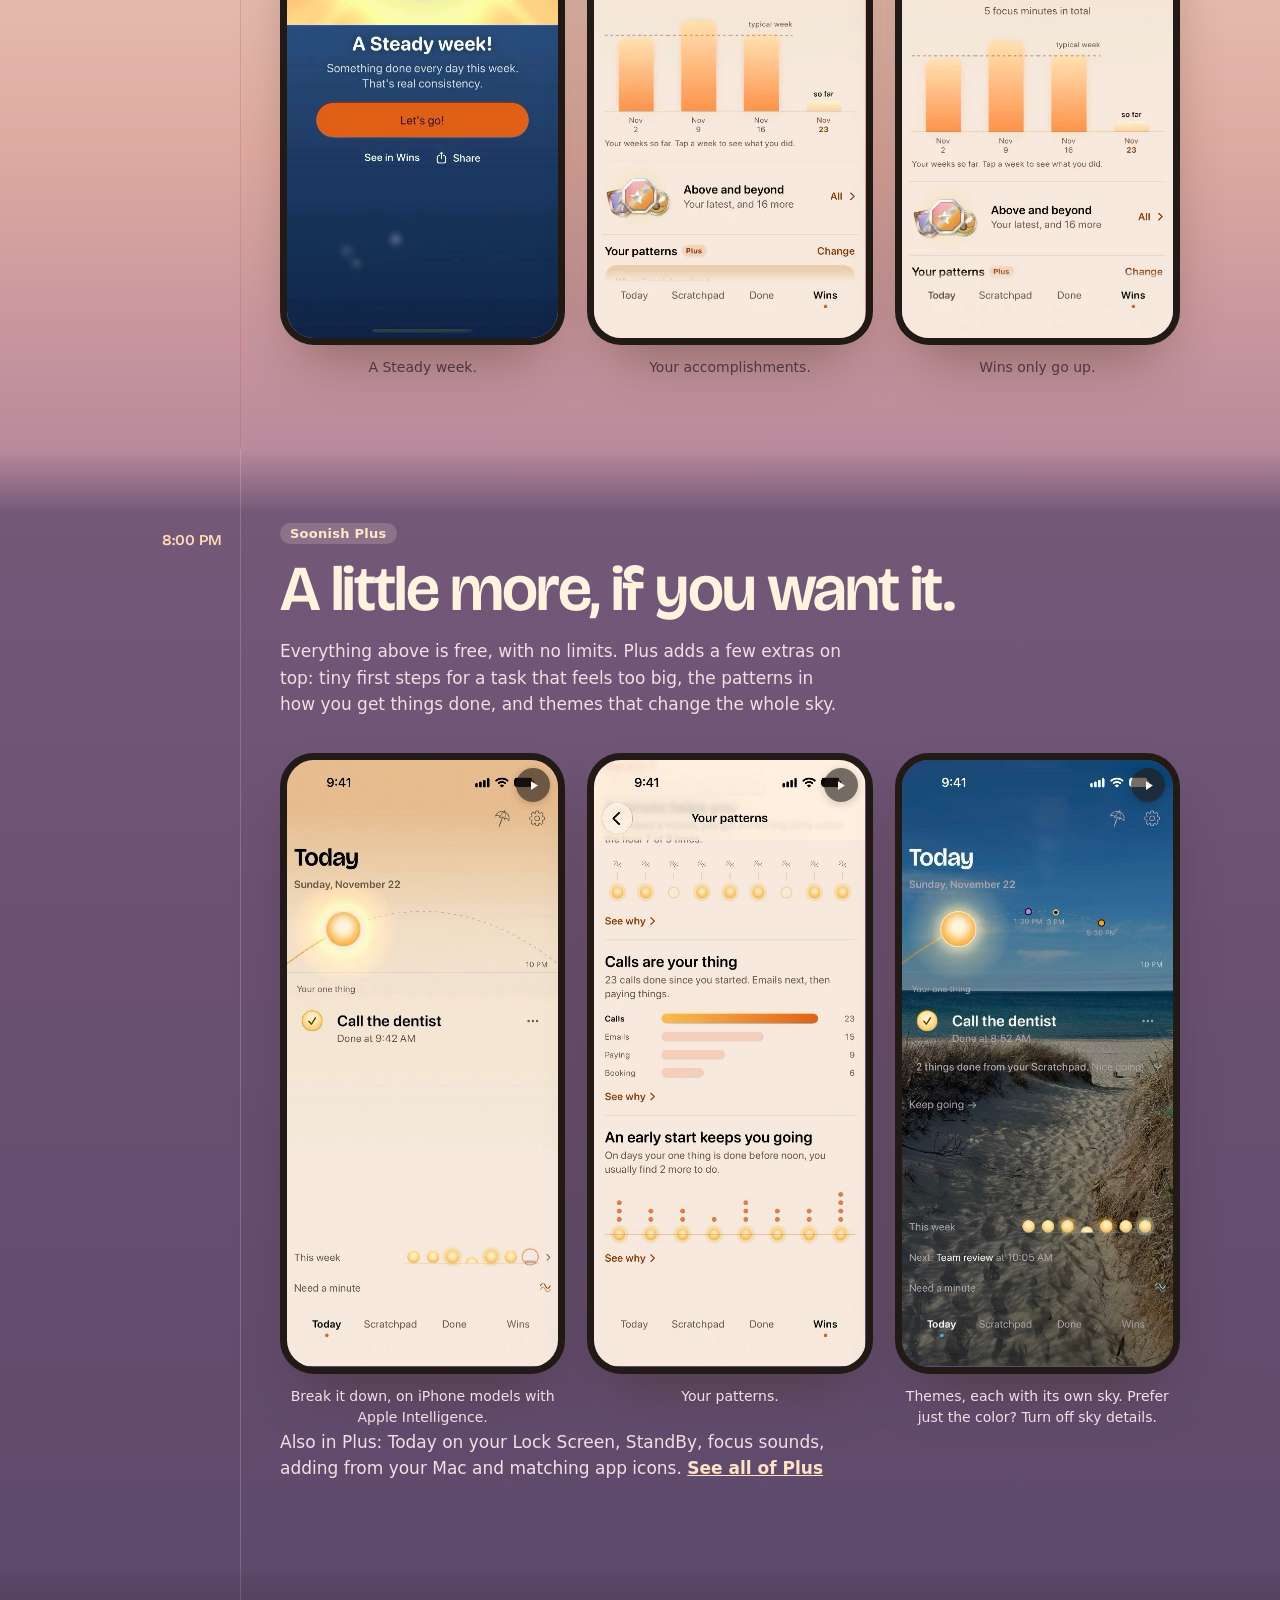
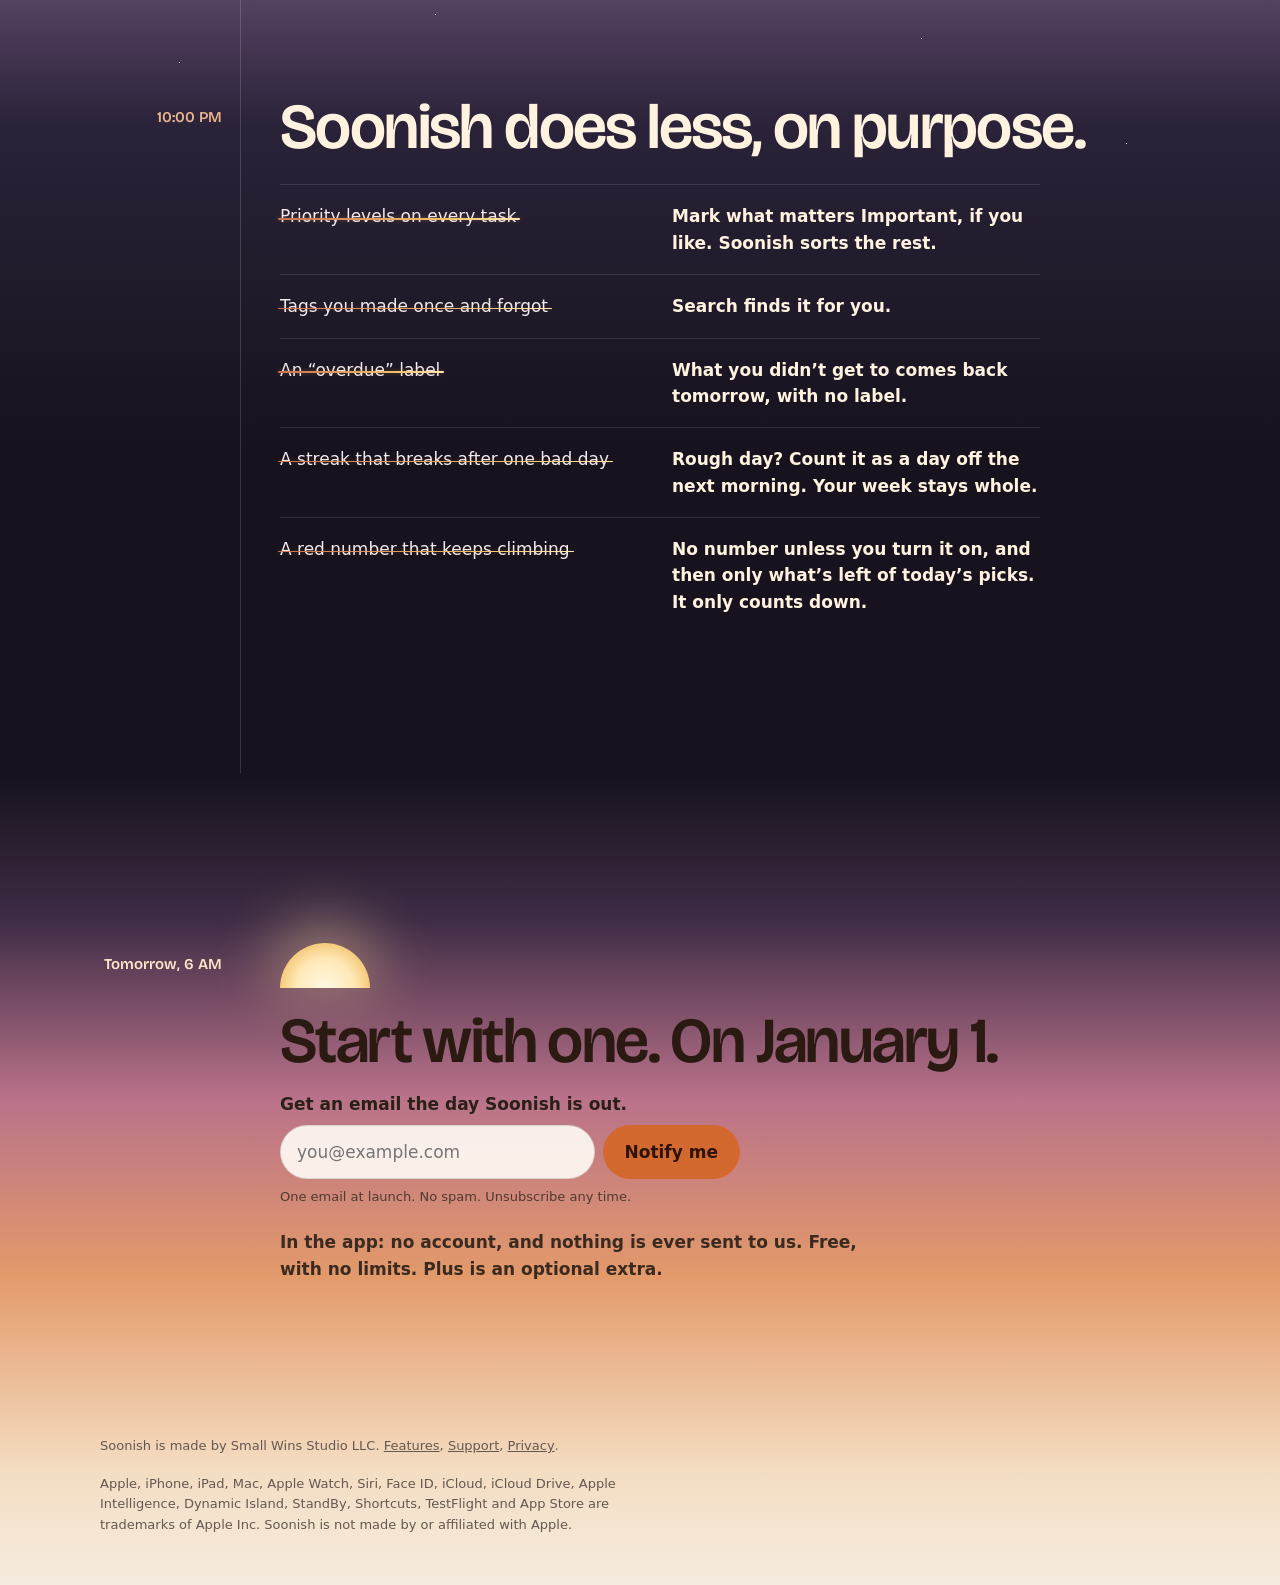
==== commit dddb313a: "Wins clip counts up from 69, where the shelf clip is" ====
--- a/index.html
+++ b/index.html
@@ -392,7 +392,7 @@
         <div class="trio" data-clips data-rate="1.2">
           <figure class="phone"><video data-clip muted playsinline preload="none" poster="clips/sunrise-badge.jpg?v=20261122b" aria-label="The one thing is checked off, the sun rises, then a Steady week badge arrives with the sun rising behind it."><source src="clips/sunrise-badge.mp4?v=20261122b" type="video/mp4"></video><figcaption>A Steady week.</figcaption></figure>
           <figure class="phone"><video data-clip muted playsinline preload="none" poster="clips/shelf.jpg?v=20261123" aria-label="Wins to Your accomplishments: the sun sets into a night sky of constellations. Milestones is tapped, and the 50 things done badge opens while lanterns rise and spell 50."><source src="clips/shelf.mp4?v=20261123" type="video/mp4"></video><figcaption>Your accomplishments.</figcaption></figure>
-          <figure class="phone"><video data-clip muted playsinline preload="none" poster="clips/progress.jpg?v=20261122b" aria-label="Wins: the total counts up from 52 to 61, and this week's bar climbs by nine."><source src="clips/progress.mp4?v=20261122b" type="video/mp4"></video><figcaption>Wins only go up.</figcaption></figure>
+          <figure class="phone"><video data-clip muted playsinline preload="none" poster="clips/progress.jpg?v=20261123" aria-label="Wins: the total counts up from 69 to 78, and this week's bar climbs by nine."><source src="clips/progress.mp4?v=20261123" type="video/mp4"></video><figcaption>Wins only go up.</figcaption></figure>
         </div>
       </div>
     </section>
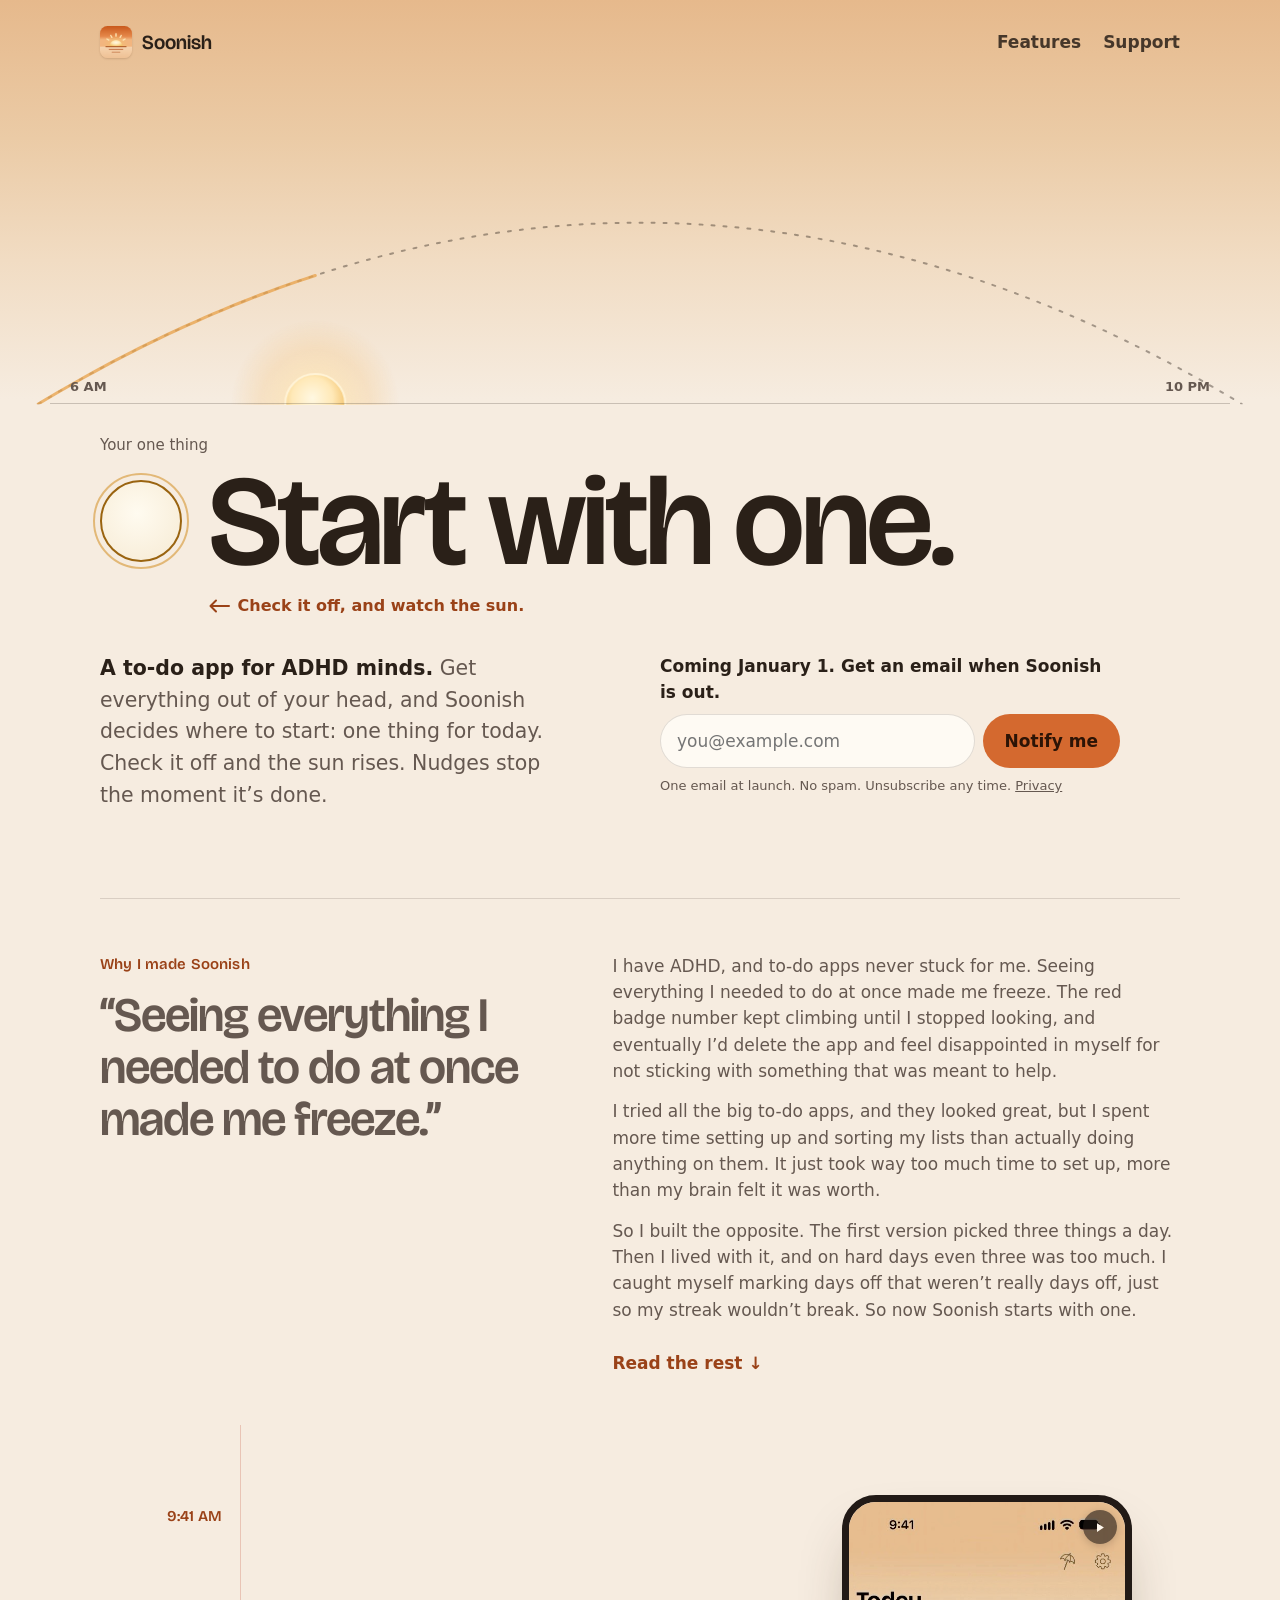
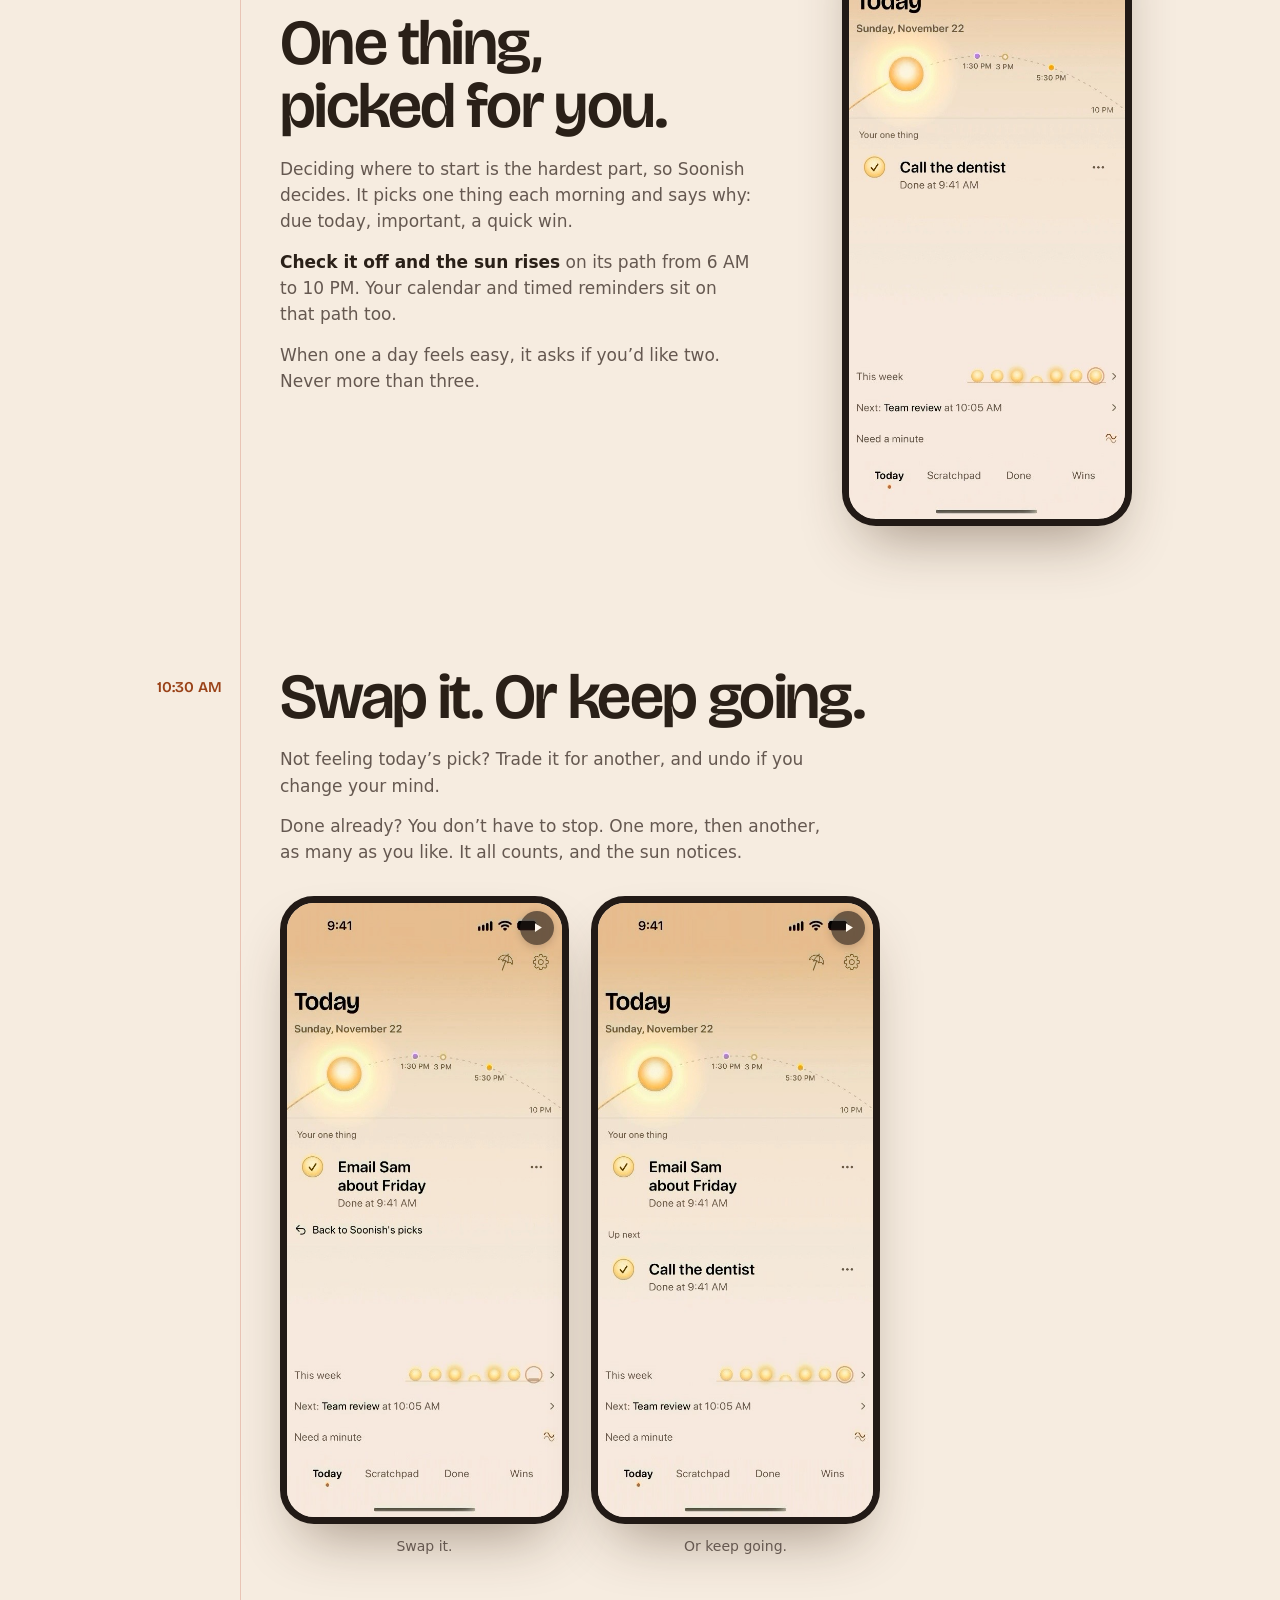
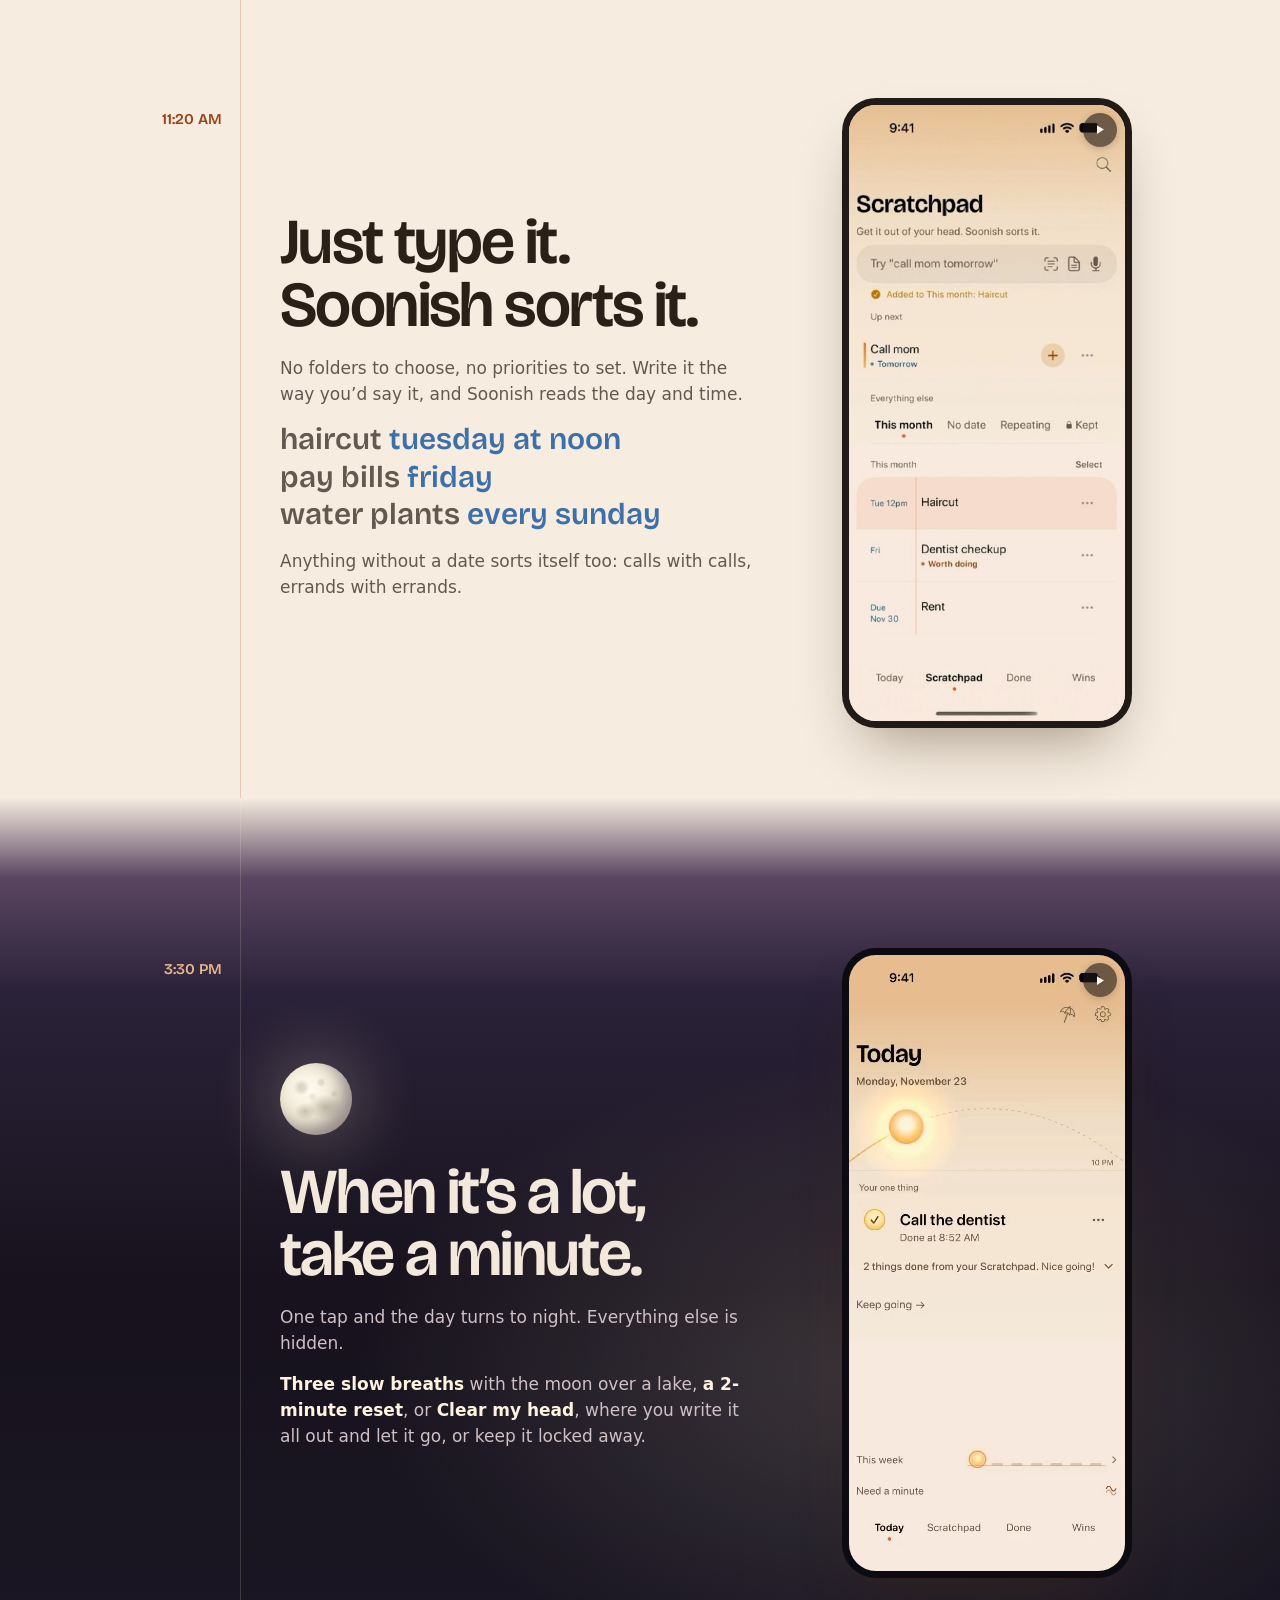
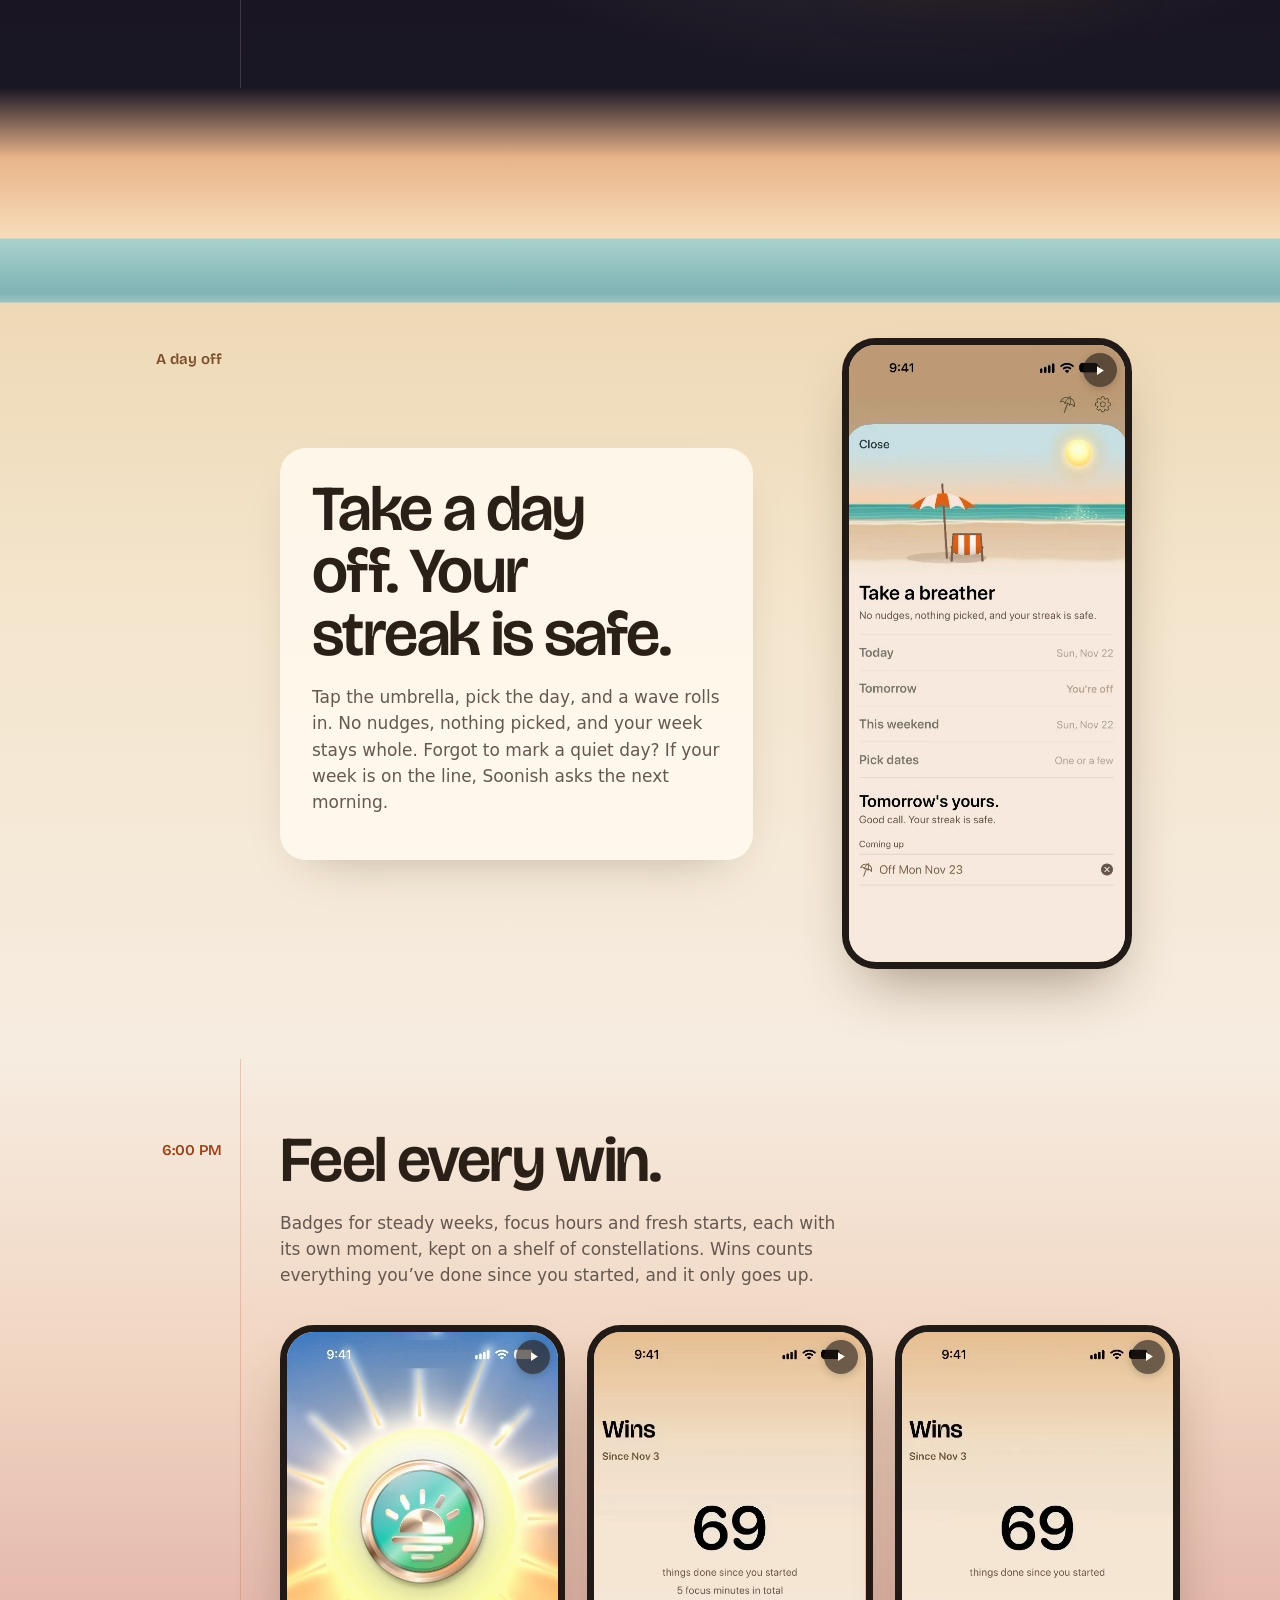
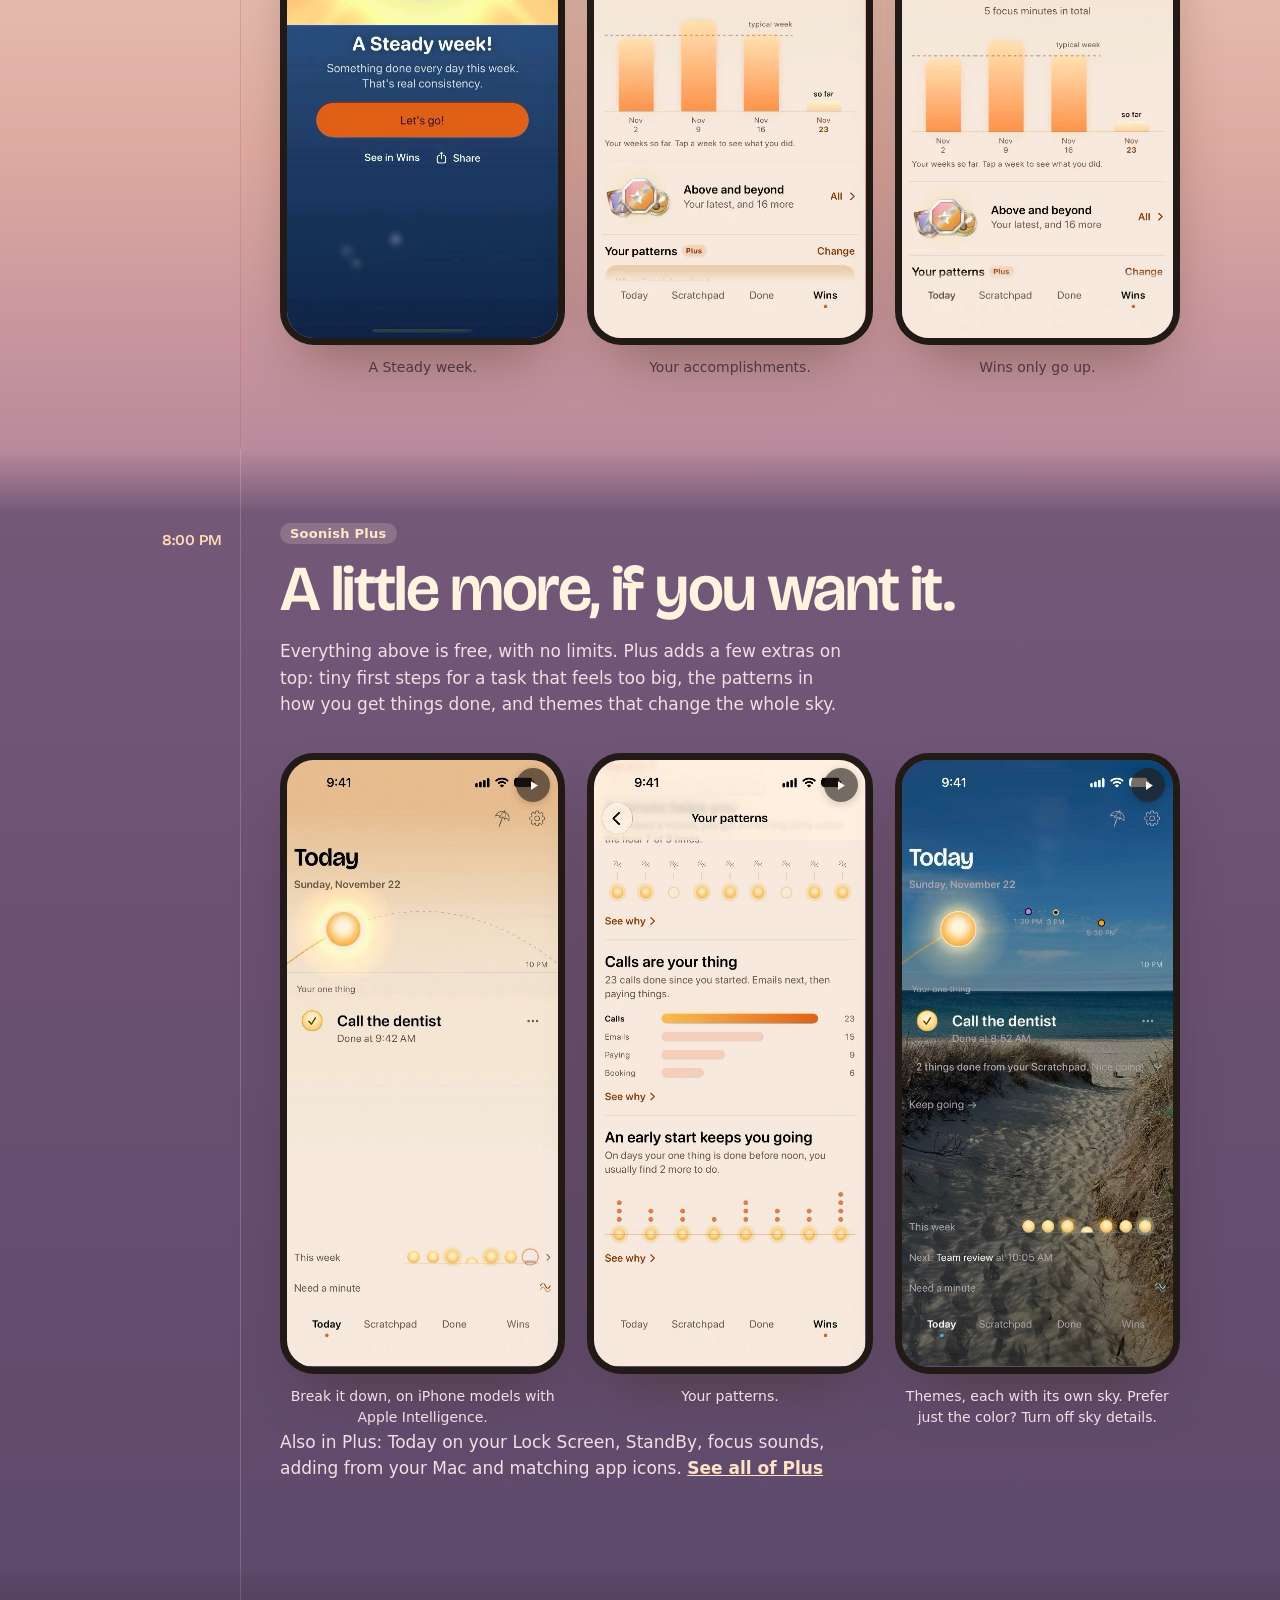
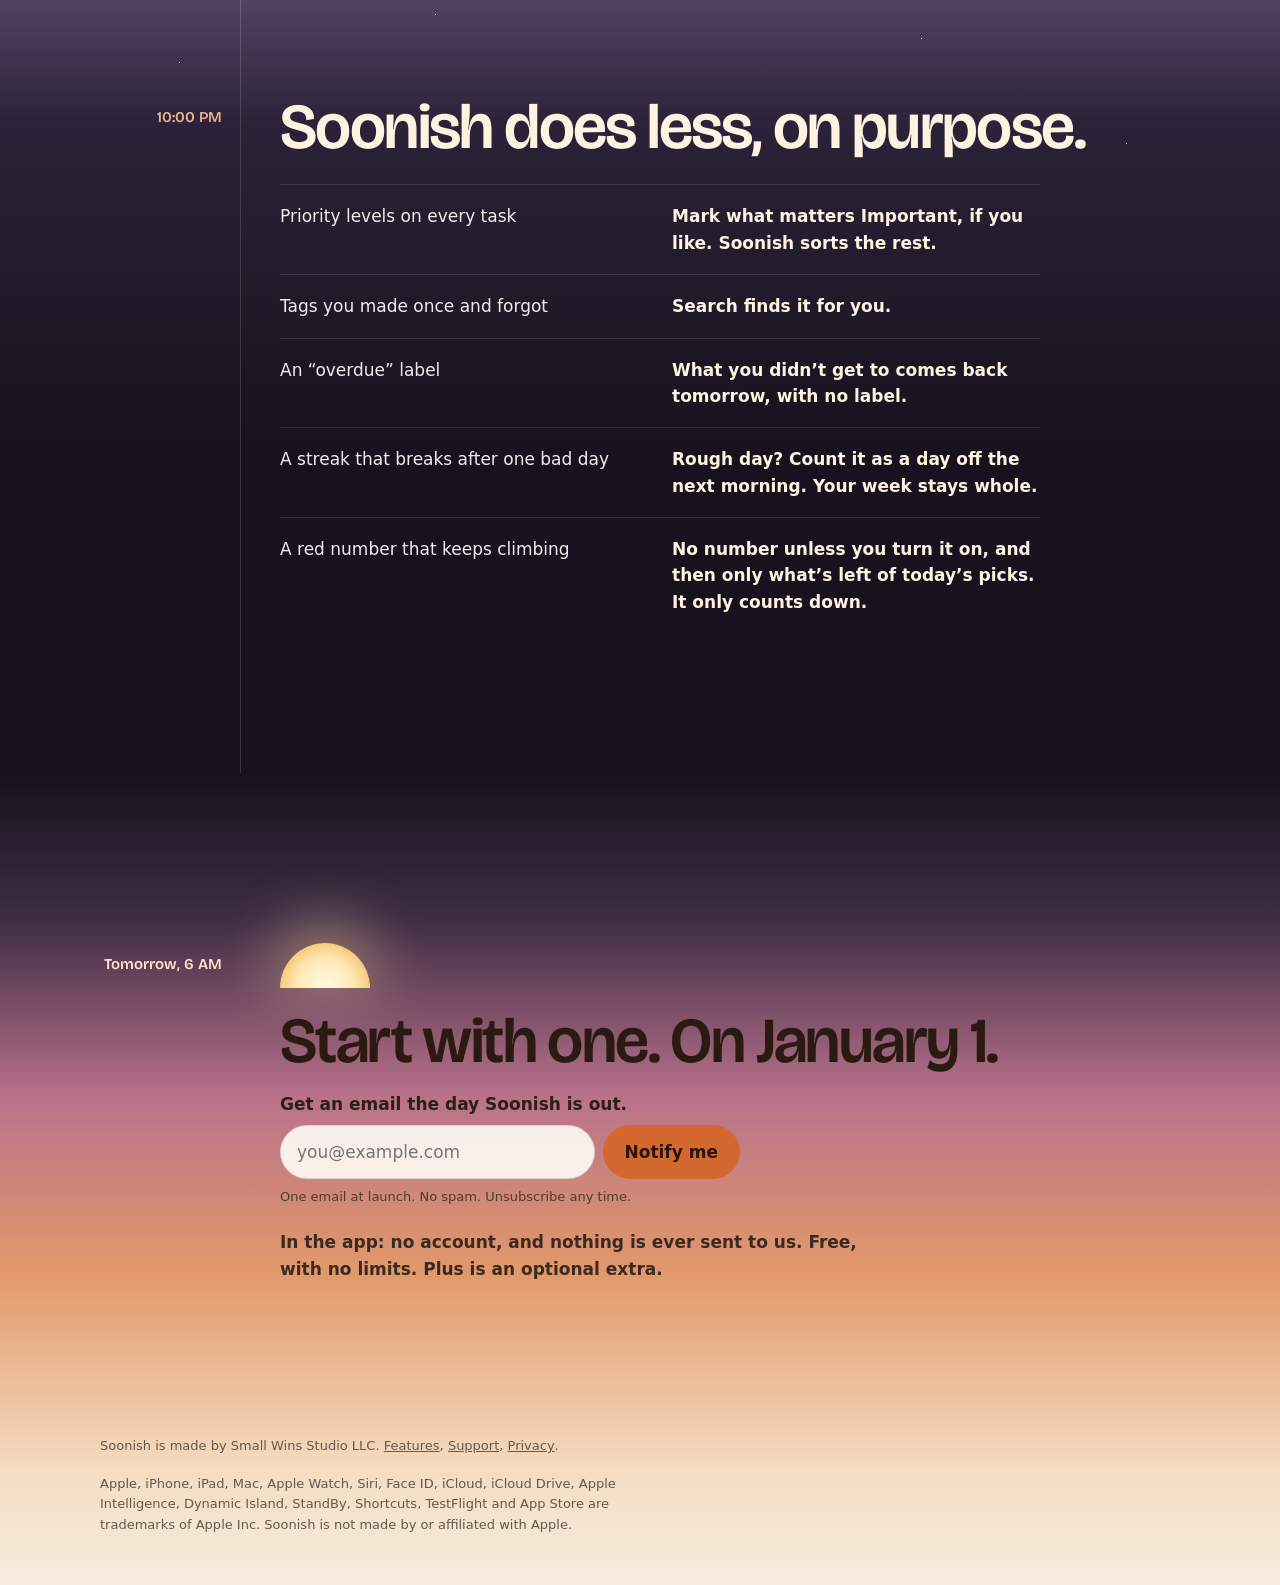
==== commit c2f98118: "Soonish alone in page titles and link previews; Start with one stays a tagline Co-Authored-By: Claud" ====
--- a/index.html
+++ b/index.html
@@ -4,18 +4,18 @@
   <meta charset="utf-8">
   <meta name="color-scheme" content="light">
   <meta name="viewport" content="width=device-width, initial-scale=1, viewport-fit=cover">
-  <title>Soonish: Start with one. An ADHD-friendly to-do app for iPhone</title>
+  <title>Soonish, an ADHD-friendly to-do app for iPhone</title>
   <link rel="canonical" href="https://getsoonish.co/">
   <meta name="description" content="An ADHD-friendly iPhone to-do app. Soonish picks one thing for today, goes easy on hard days, and grows with you when you're ready.">
   <meta property="og:type" content="website">
   <meta property="og:url" content="https://getsoonish.co/">
   <meta property="og:site_name" content="Soonish">
-  <meta property="og:title" content="Soonish: Start with one">
+  <meta property="og:title" content="Soonish">
   <meta property="og:description" content="A to-do app for ADHD minds. It picks one thing for today, nudges you gently, then goes quiet.">
   <meta property="og:image" content="https://getsoonish.co/images/social.png?v=20261122b">
   <meta property="og:image:width" content="1200">
   <meta property="og:image:height" content="630">
-  <meta property="og:image:alt" content="Soonish: Start with one. The app icon, and Today with the sun risen over the morning sky.">
+  <meta property="og:image:alt" content="The Soonish app icon, and Today with the sun risen over the morning sky.">
   <meta name="twitter:card" content="summary_large_image">
   <link rel="icon" href="favicon.png?v=20261122b" type="image/png">
   <link rel="apple-touch-icon" href="apple-touch-icon.png?v=20261122b">
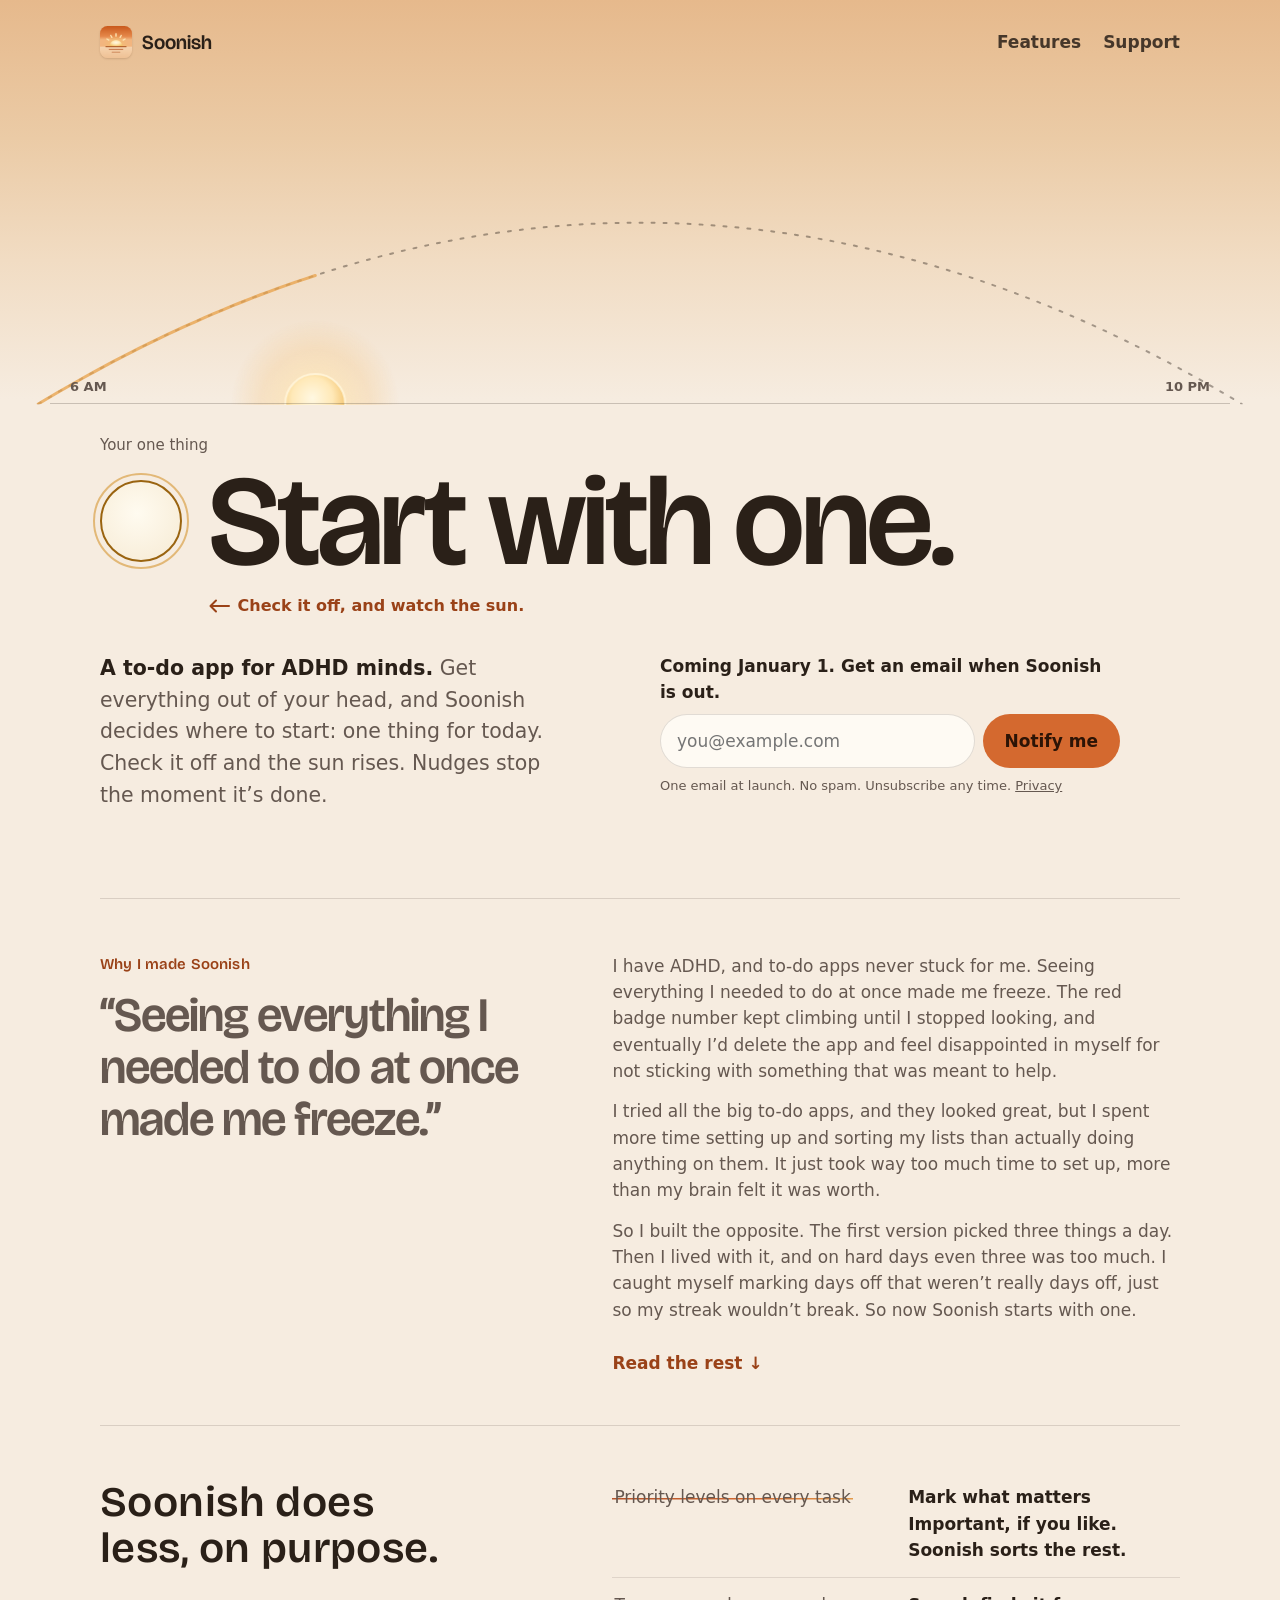
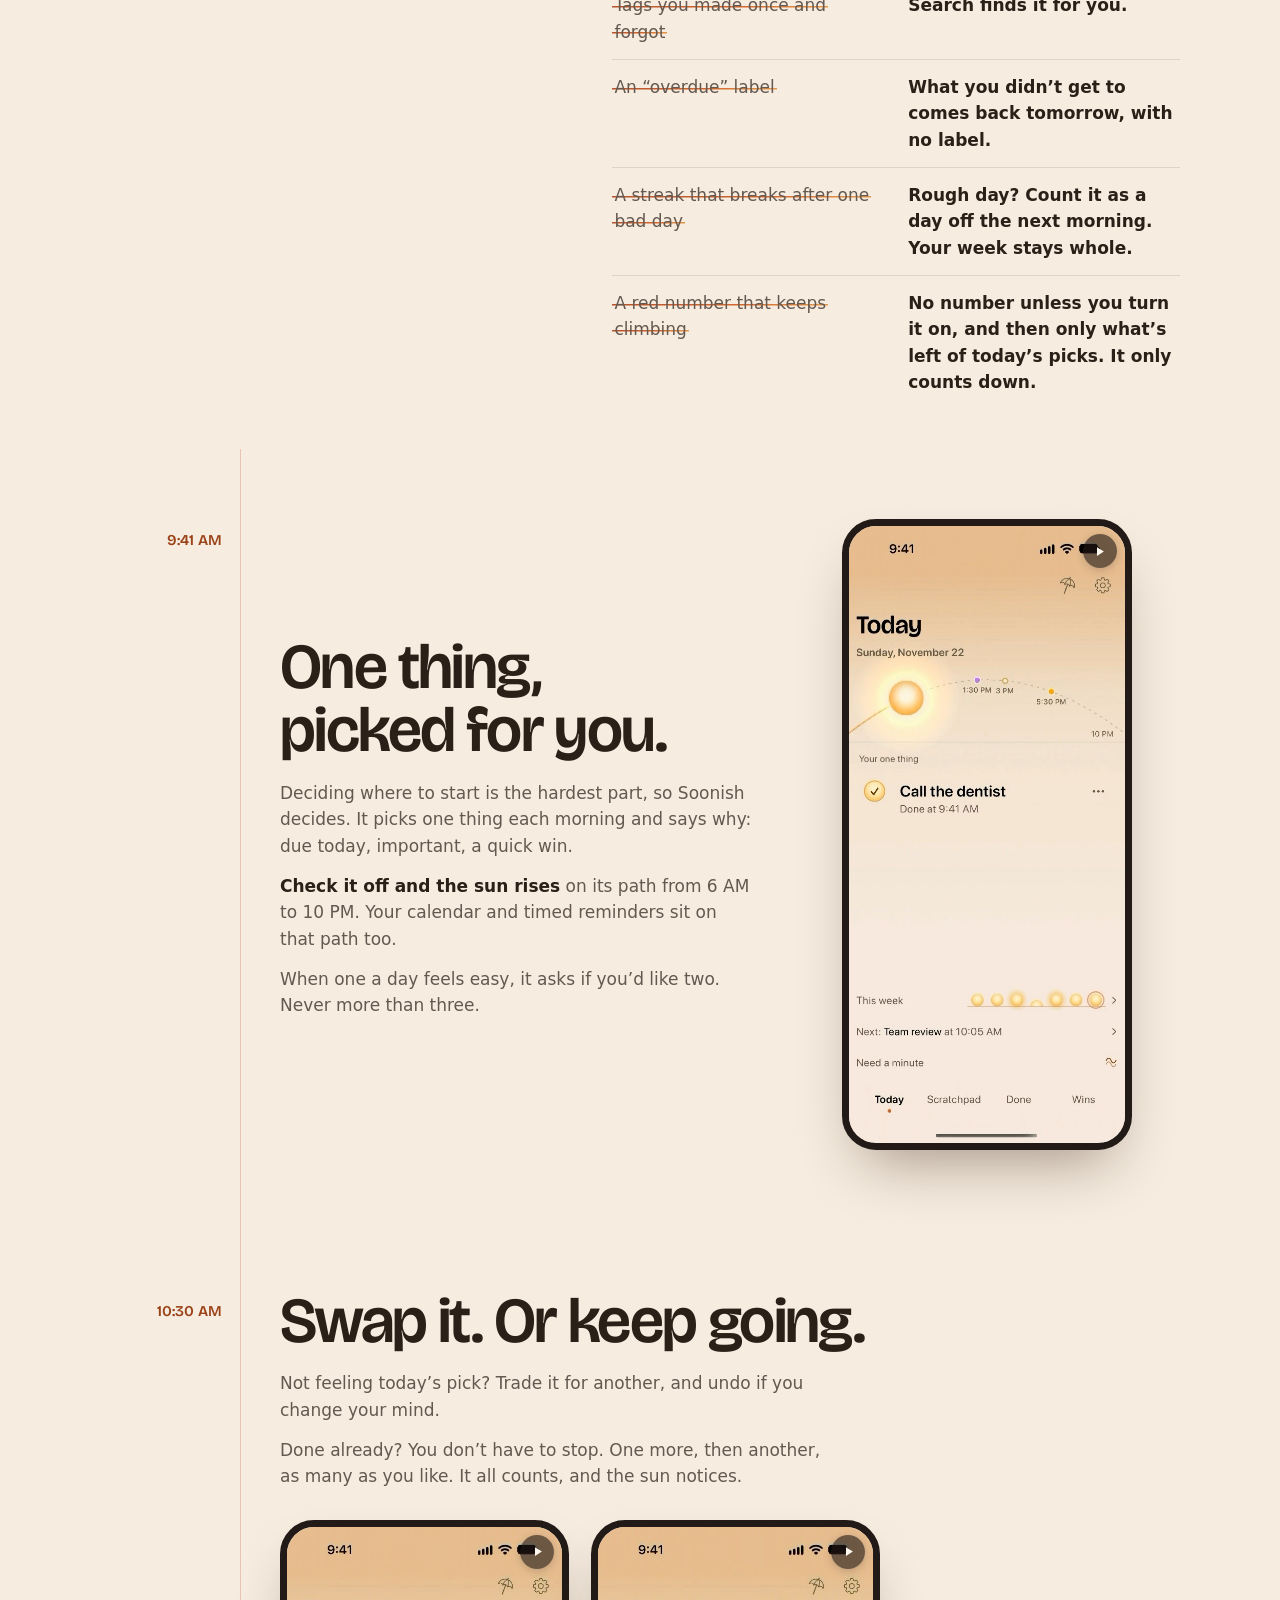
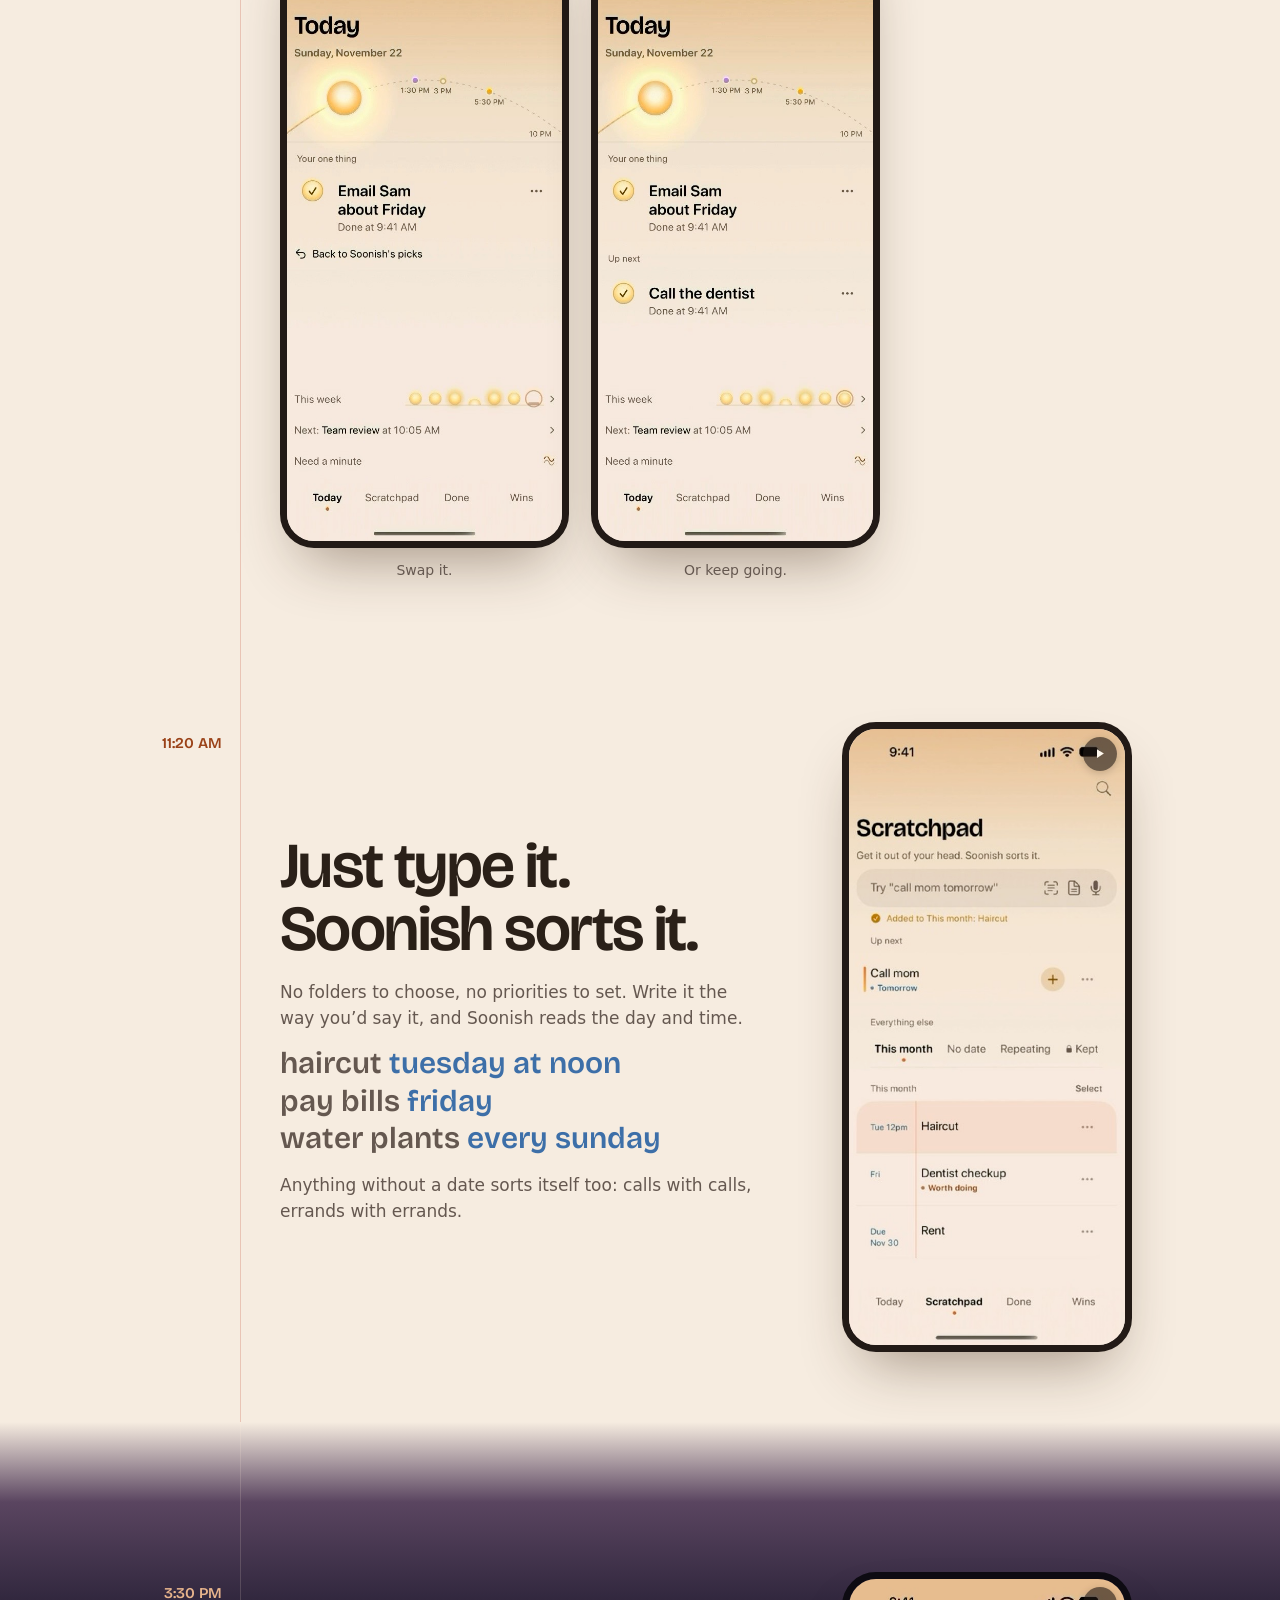
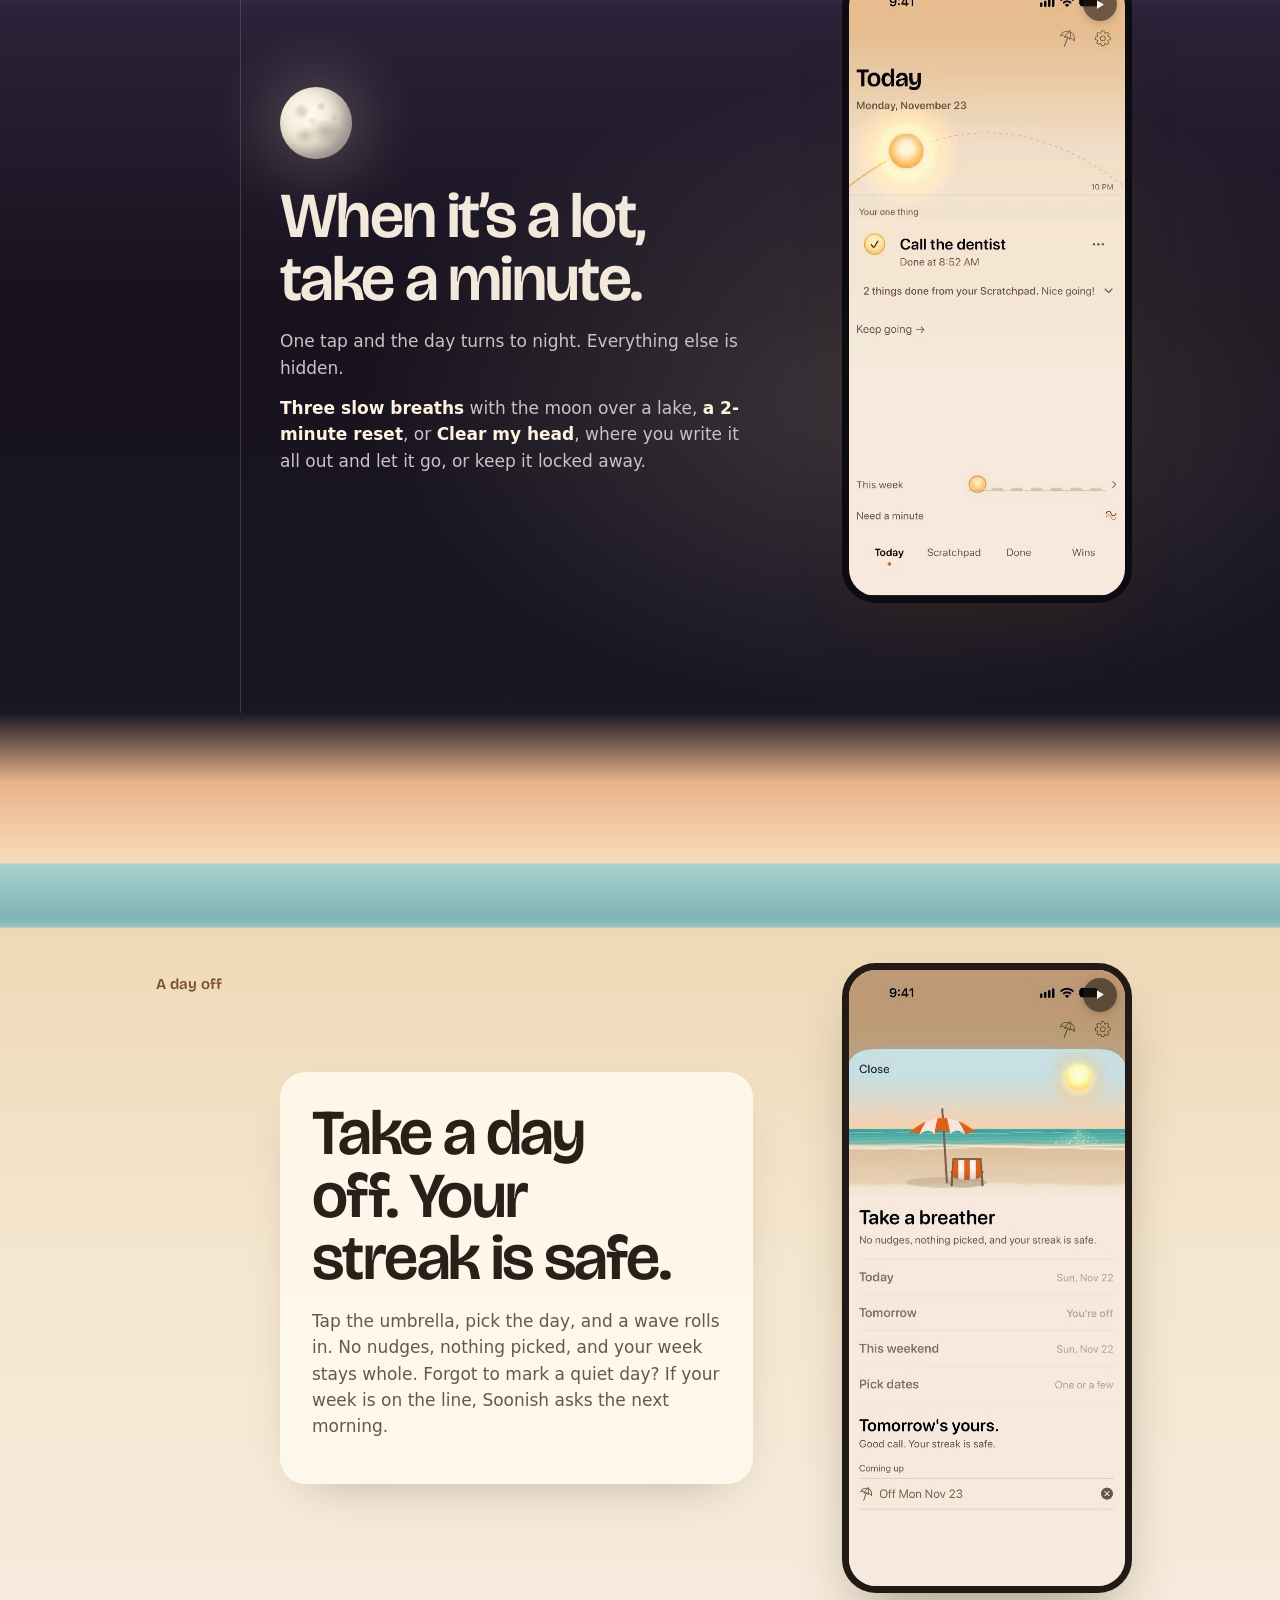
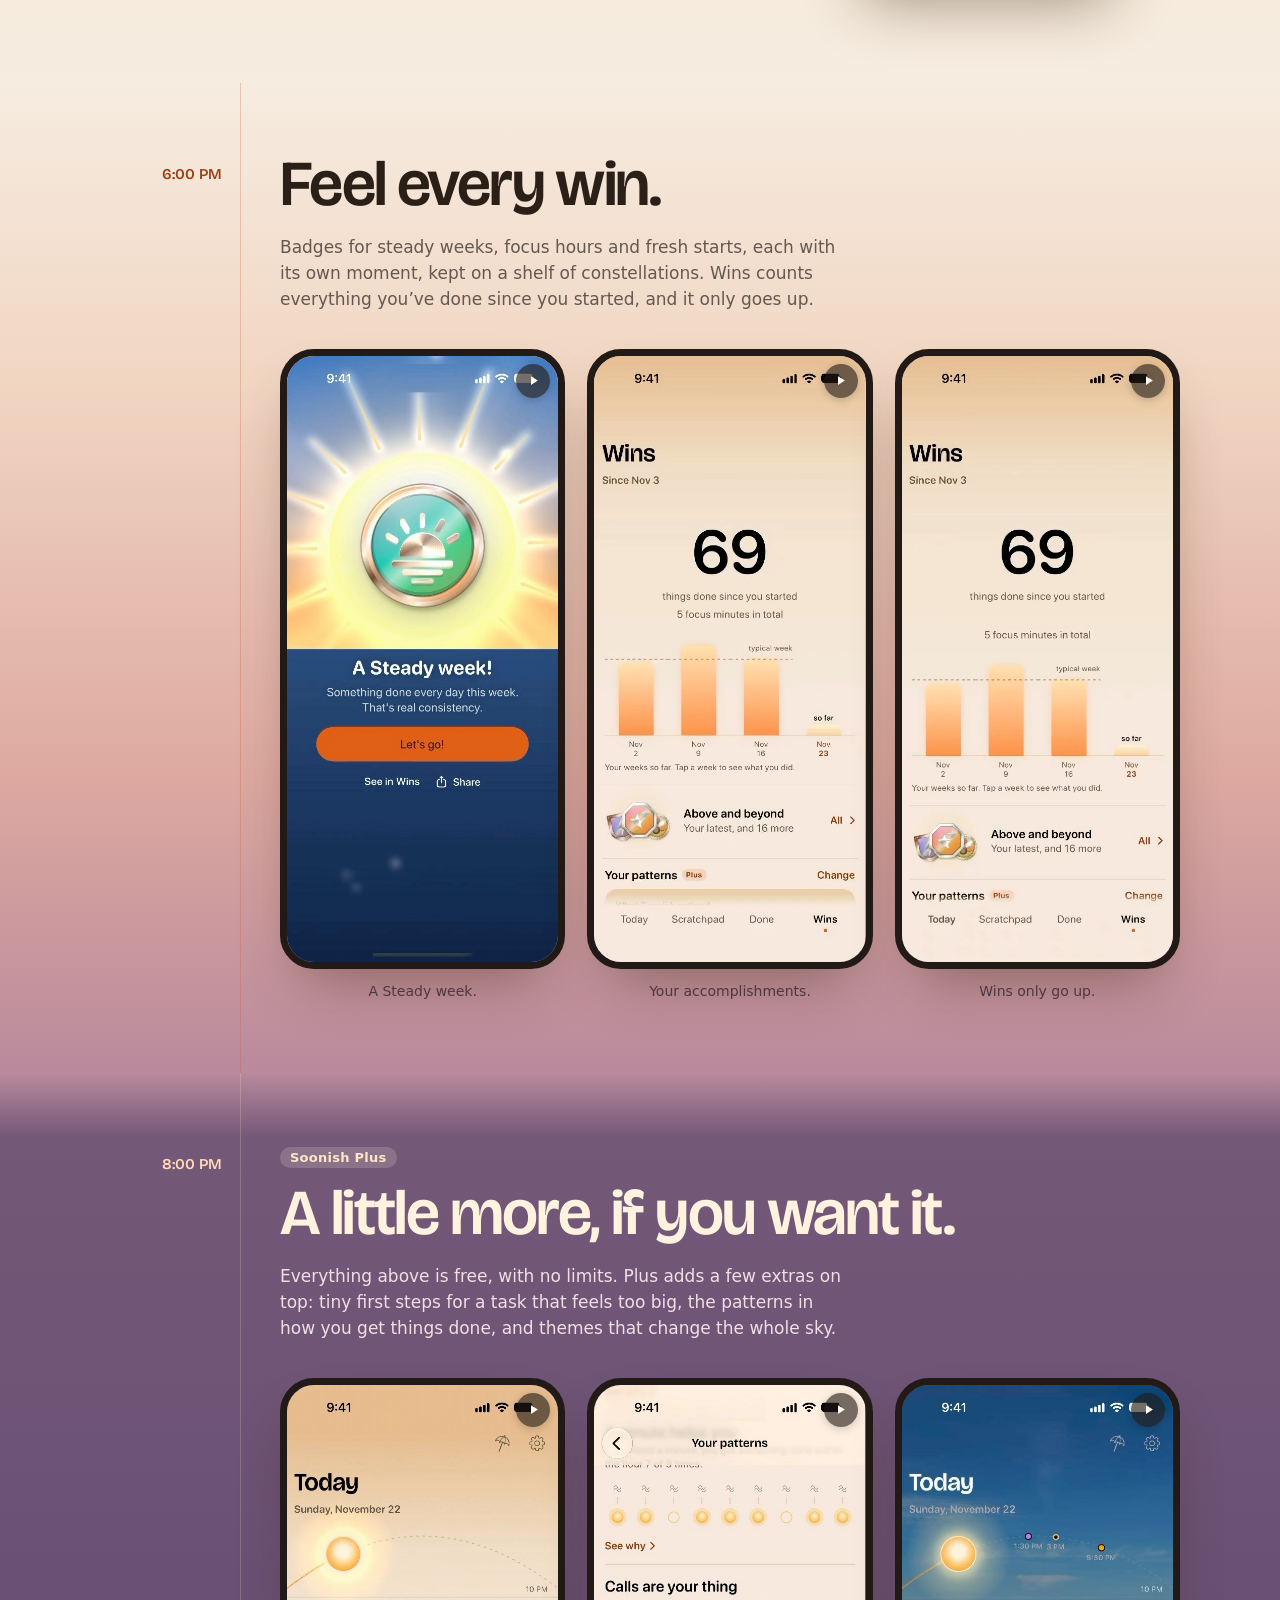
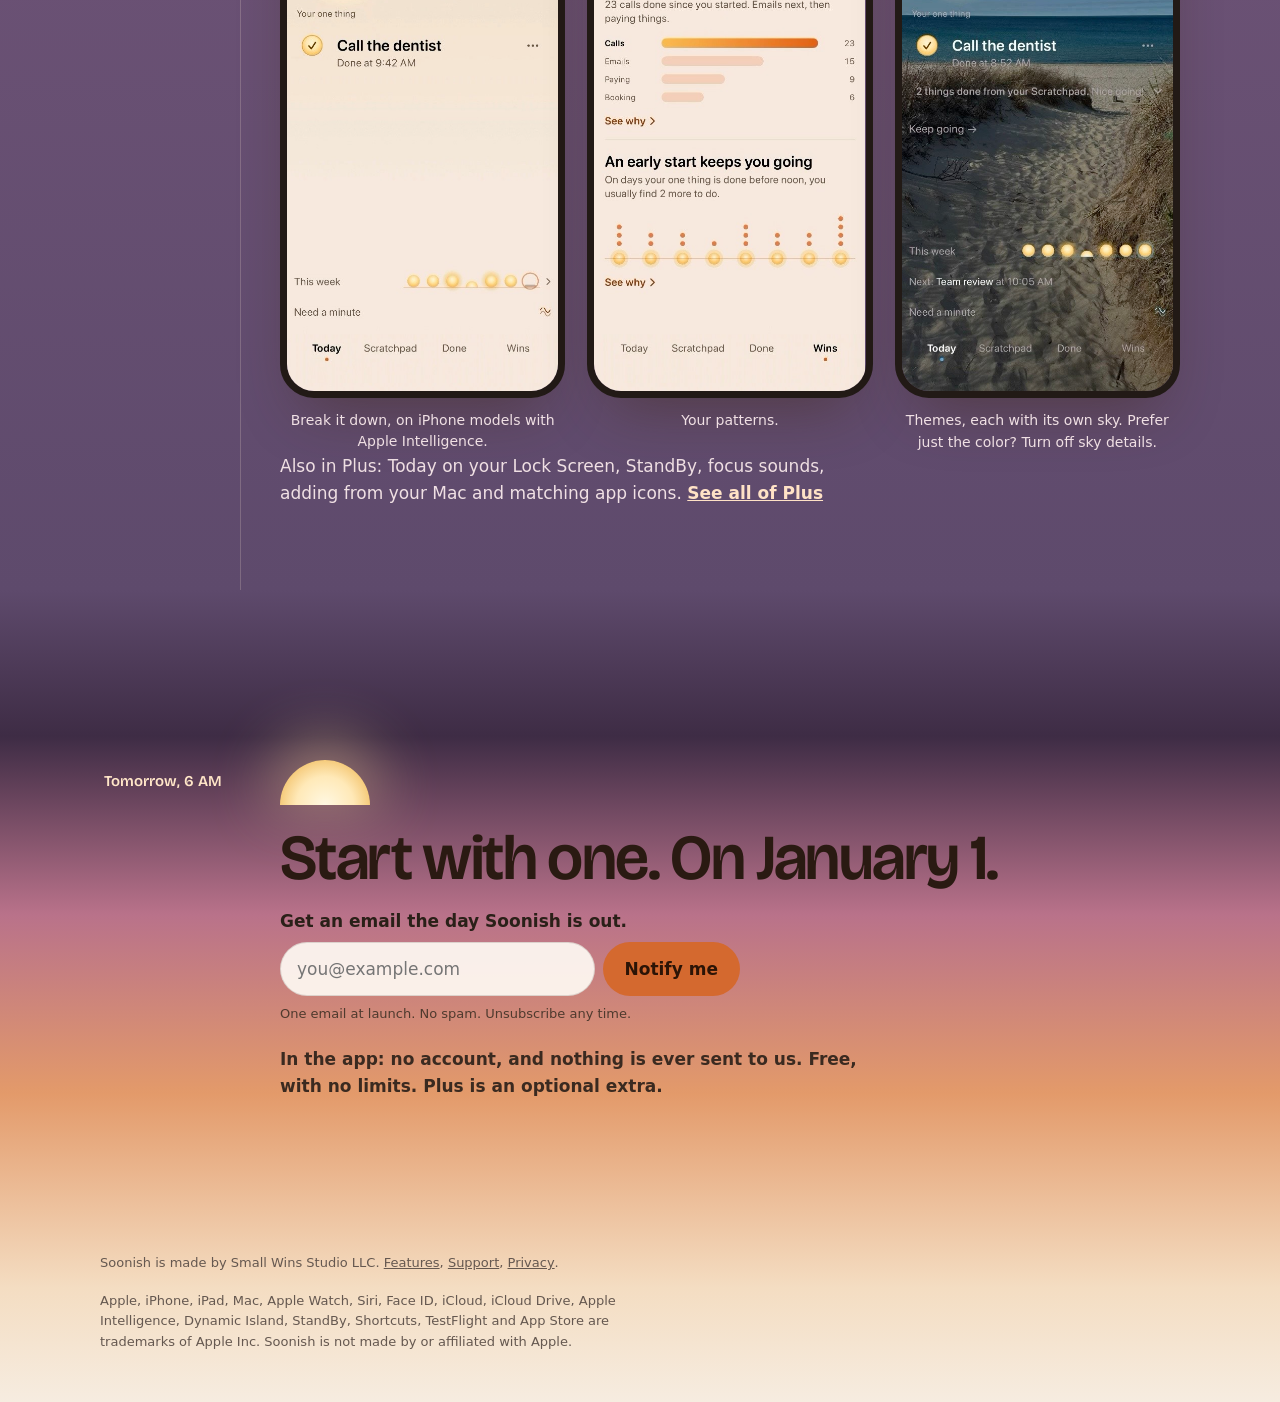
==== commit d4c2178f: "Home: the light flies straight; what Soonish leaves out sits under the story Co-Authored-By: Claude " ====
--- a/index.html
+++ b/index.html
@@ -33,9 +33,9 @@
 <style>
 /* Layout: one day with Soonish. The hero is the app's Today at 9:41 AM: the sky, the dotted sun
    path and "Start with one." as your one thing, with a circle to check it off and watch the sun
-   rise, rays and all. Steven's story comes right after, then the day in time-stamped sections
+   rise, rays and all. Steven's story comes right after, with what Soonish leaves out, then the day in time-stamped sections
    (a ruled margin like the Scratchpad's): morning, midday, a night for Need a minute, a beach for a
-   day off, dusk for wins, evening for Plus, night for what Soonish leaves out, dawn for the sign-up.
+   day off, dusk for wins, evening for Plus, dawn for the sign-up.
    One look on purpose (the day is the theme), so no dark-mode remap. */
 :root {
   --ink: #2A2018;
@@ -56,7 +56,7 @@
 img, video { max-width: 100%; display: block; }
 a { color: var(--accent); }
 :focus-visible { outline: 3px solid #2A2018; outline-offset: 3px; }
-.night :focus-visible, .evening :focus-visible, .after :focus-visible { outline-color: var(--gold); }
+.night :focus-visible, .evening :focus-visible { outline-color: var(--gold); }
 .wrap { max-width: 1120px; margin: 0 auto; padding-left: max(20px, env(safe-area-inset-left, 0px)); padding-right: max(20px, env(safe-area-inset-right, 0px)); }
 
 /* ---------- Hero: Today at 9:41 ---------- */
@@ -157,8 +157,8 @@
 .typed em { font-style: normal; color: #3D6FA8; }
 
 .night { color: #F3E8DC; background: radial-gradient(60% 50% at 70% 64%, rgba(255, 238, 205, .16), transparent 70%), linear-gradient(180deg, var(--page) 0%, #5A4560 9%, #2A2238 22%, var(--night) 55%, #1A1724 100%); }
-.night .hour::before, .after .hour::before { border-color: rgba(255, 236, 214, .16); }
-.night .time, .after .time { color: #E8B48C; }
+.night .hour::before { border-color: rgba(255, 236, 214, .16); }
+.night .time { color: #E8B48C; }
 .night .hour p { color: #CFC0C4; }
 .night .hour p b { color: #FFF3E0; }
 .moon { width: 72px; height: 72px; border-radius: 50%; background: radial-gradient(circle at 30% 34%, rgba(146,136,118,.3) 0 4%, rgba(146,136,118,.14) 8%, transparent 12%), radial-gradient(circle at 57% 27%, rgba(146,136,118,.22) 0 3%, transparent 7%), radial-gradient(24% 17% at 63% 61%, rgba(138,128,110,.45), transparent), radial-gradient(15% 12% at 35% 67%, rgba(138,128,110,.38), transparent), radial-gradient(circle at 75% 43%, rgba(146,136,118,.2) 0 2%, transparent 6%), radial-gradient(circle at 45% 47%, rgba(156,146,126,.16) 0 3%, transparent 8%), radial-gradient(circle at 38% 36%, #FFFBF0, #EEE5D0 55%, #CBBFA3); box-shadow: inset -10px -8px 16px rgba(40, 30, 60, .38), 0 0 60px 18px rgba(255, 240, 210, .18); margin-bottom: 26px; }
@@ -189,19 +189,20 @@
 @media (max-width: 760px) { .extras { grid-template-columns: 1fr; } }
 .tag { display: inline-block; font: 700 13px var(--text); letter-spacing: .02em; padding: 3px 10px; border-radius: 999px; background: rgba(255, 236, 214, .18); color: #FFE6C8; margin-bottom: 14px; }
 
-/* Night: what Soonish leaves out */
-.after { color: #F3E8DC; background:
-  radial-gradient(1.2px 1.2px at 14% 12%, #fff 50%, transparent 51%), radial-gradient(1px 1px at 34% 6%, #fff 50%, transparent 51%),
-  radial-gradient(1.4px 1.4px at 72% 9%, #fff 50%, transparent 51%), radial-gradient(1px 1px at 88% 22%, #fff 50%, transparent 51%),
-  radial-gradient(1px 1px at 55% 18%, #fff 50%, transparent 51%),
-  linear-gradient(180deg, #5E4A6C 0%, #2A2238 20%, var(--night) 60%); }
-.less { list-style: none; padding: 0; margin: 26px 0 0; display: grid; max-width: 760px; }
-.less li { display: grid; grid-template-columns: minmax(0, 1fr) minmax(0, 1fr); gap: 24px; padding: 18px 0; border-top: 1px solid rgba(255, 236, 214, .12); align-items: baseline; }
-.less s { text-decoration: none; position: relative; color: #F4EAEE; justify-self: start; }
-.less s::after { content: ""; position: absolute; left: -2px; right: -4px; top: 56%; height: 1.5px; border-radius: 3px; background: linear-gradient(90deg, #C8704F, #F2C066 70%, #FFE6B0); box-shadow: 0 0 4px rgba(242, 192, 102, .3); transform-origin: left; transform: scaleX(var(--x, 1)); transition: transform .9s cubic-bezier(.3,.7,.2,1); }
-.less span { color: #FFF3E0; font-weight: 600; }
-
-.dawn { background: linear-gradient(180deg, var(--night) 0%, #3E2C45 18%, #B9728A 40%, #E39A6A 62%, #F4DDC2 86%, var(--page) 100%); }
+/* What Soonish leaves out, right under the story (Nov 24, 2026, owner): the story's two columns,
+   on the light page, the old ways crossed out with a warm line. */
+.why-less { padding-block: 0 40px; }
+.why-less .pull { font-size: clamp(28px, 3.4vw, 42px); color: var(--ink); }
+.less { list-style: none; padding: 0; margin: 0; display: grid; max-width: 760px; }
+.less li { display: grid; grid-template-columns: minmax(0, 1fr) minmax(0, 1fr); gap: 24px; padding: 14px 0; border-top: 1px solid rgba(101, 88, 80, .16); align-items: baseline; }
+.less li:first-child { border-top: 0; padding-top: 4px; }
+/* The line is drawn on each line of the words, so a wrapped item is crossed out line by line. */
+.less s { text-decoration: none; color: var(--ink2); padding-inline: 2px;
+  background: linear-gradient(90deg, #B5532A, #D4692F 60%, #E39A4A) no-repeat 0 58% / calc(var(--x, 1) * 100%) 1.5px;
+  -webkit-box-decoration-break: clone; box-decoration-break: clone; transition: background-size .9s cubic-bezier(.3,.7,.2,1); }
+.less span { color: var(--ink); font-weight: 600; }
+
+.dawn { background: linear-gradient(180deg, #5E4A6C 0%, #3E2C45 18%, #B9728A 40%, #E39A6A 62%, #F4DDC2 86%, var(--page) 100%); }
 .dawn .hour::before { display: none; }
 .dawn .time { color: #FFE6C8; }
 .dawn h2 { color: #2A1A12; }
@@ -224,7 +225,7 @@
 }
 @media (prefers-reduced-motion: reduce) {
   .check::before, .prompt svg { animation: none; }
-  .less s::after { transition: none; }
+  .less s { transition: none; }
 }
 /* Clips: each can be paused or played again from a small button in its corner (or a tap on it).
    A clip plays once when it comes into view, then rests on its last frame. In a row, the clips
@@ -309,6 +310,25 @@
   </div>
 </section>
 
+<section class="why why-less">
+  <div class="wrap">
+    <div class="why-in">
+      <div>
+        <h2 class="pull">Soonish does less, on purpose.</h2>
+      </div>
+      <div>
+        <ul class="less" id="less">
+        <li><div><s>Priority levels on every task</s></div><span>Mark what matters Important, if you like. Soonish sorts the rest.</span></li>
+        <li><div><s>Tags you made once and forgot</s></div><span>Search finds it for you.</span></li>
+        <li><div><s>An “overdue” label</s></div><span>What you didn’t get to comes back tomorrow, with no label.</span></li>
+        <li><div><s>A streak that breaks after one bad day</s></div><span>Rough day? Count it as a day off the next morning. Your week stays whole.</span></li>
+        <li><div><s>A red number that keeps climbing</s></div><span>No number unless you turn it on, and then only what’s left of today’s picks. It only counts down.</span></li>
+        </ul>
+      </div>
+    </div>
+  </div>
+</section>
+
 <div class="wrap">
   <section class="hour">
     <div class="time">9:41 AM</div>
@@ -413,24 +433,6 @@
           <figure class="phone"><video data-clip muted playsinline preload="none" poster="clips/themes.jpg?v=20261122b" aria-label="Today in nine themes: Sunrise, Sea glass, Dusk, Rosewood, Brick, Denim, Titanium, Aurora, and Your photo with a sandy path through the dunes to the sea."><source src="clips/themes.mp4?v=20261122b" type="video/mp4"></video><figcaption>Themes, each with its own sky. Prefer just the color? Turn off sky details.</figcaption></figure>
         </div>
         <p class="also-line">Also in Plus: Today on your Lock Screen, StandBy, focus sounds, adding from your Mac and matching app icons. <a href="features.html#plus">See all of Plus</a></p>
-      </div>
-    </section>
-  </div>
-</div>
-
-<div class="after">
-  <div class="wrap">
-    <section class="hour" style="padding-block: 130px 140px;">
-      <div class="time">10:00 PM</div>
-      <div>
-        <h2 style="color:#FFF3E0">Soonish does less, on purpose.</h2>
-        <ul class="less" id="less">
-          <li><s>Priority levels on every task</s><span>Mark what matters Important, if you like. Soonish sorts the rest.</span></li>
-          <li><s>Tags you made once and forgot</s><span>Search finds it for you.</span></li>
-          <li><s>An “overdue” label</s><span>What you didn’t get to comes back tomorrow, with no label.</span></li>
-          <li><s>A streak that breaks after one bad day</s><span>Rough day? Count it as a day off the next morning. Your week stays whole.</span></li>
-          <li><s>A red number that keeps climbing</s><span>No number unless you turn it on, and then only what’s left of today’s picks. It only counts down.</span></li>
-        </ul>
       </div>
     </section>
   </div>
@@ -512,7 +514,7 @@
     const from = { x: a.left + a.width / 2, y: a.top + a.height / 2 }, to = { x: s.left + s.width / 2, y: s.top + s.height / 2 };
     const start = performance.now();
     const fly = n => { const k = Math.min(1, (n - start) / 700), e = k < .5 ? 2*k*k : 1 - Math.pow(-2*k + 2, 2) / 2;
-      mote.style.left = from.x + (to.x - from.x) * e + 'px'; mote.style.top = from.y + (to.y - from.y) * e - Math.sin(Math.PI * k) * 70 + 'px';
+      mote.style.left = from.x + (to.x - from.x) * e + 'px'; mote.style.top = from.y + (to.y - from.y) * e + 'px';
       if (k < 1) requestAnimationFrame(fly); else { mote.remove(); animate(1, 1300, () => { burst(); busy = false; }); } };
     requestAnimationFrame(fly);
   });
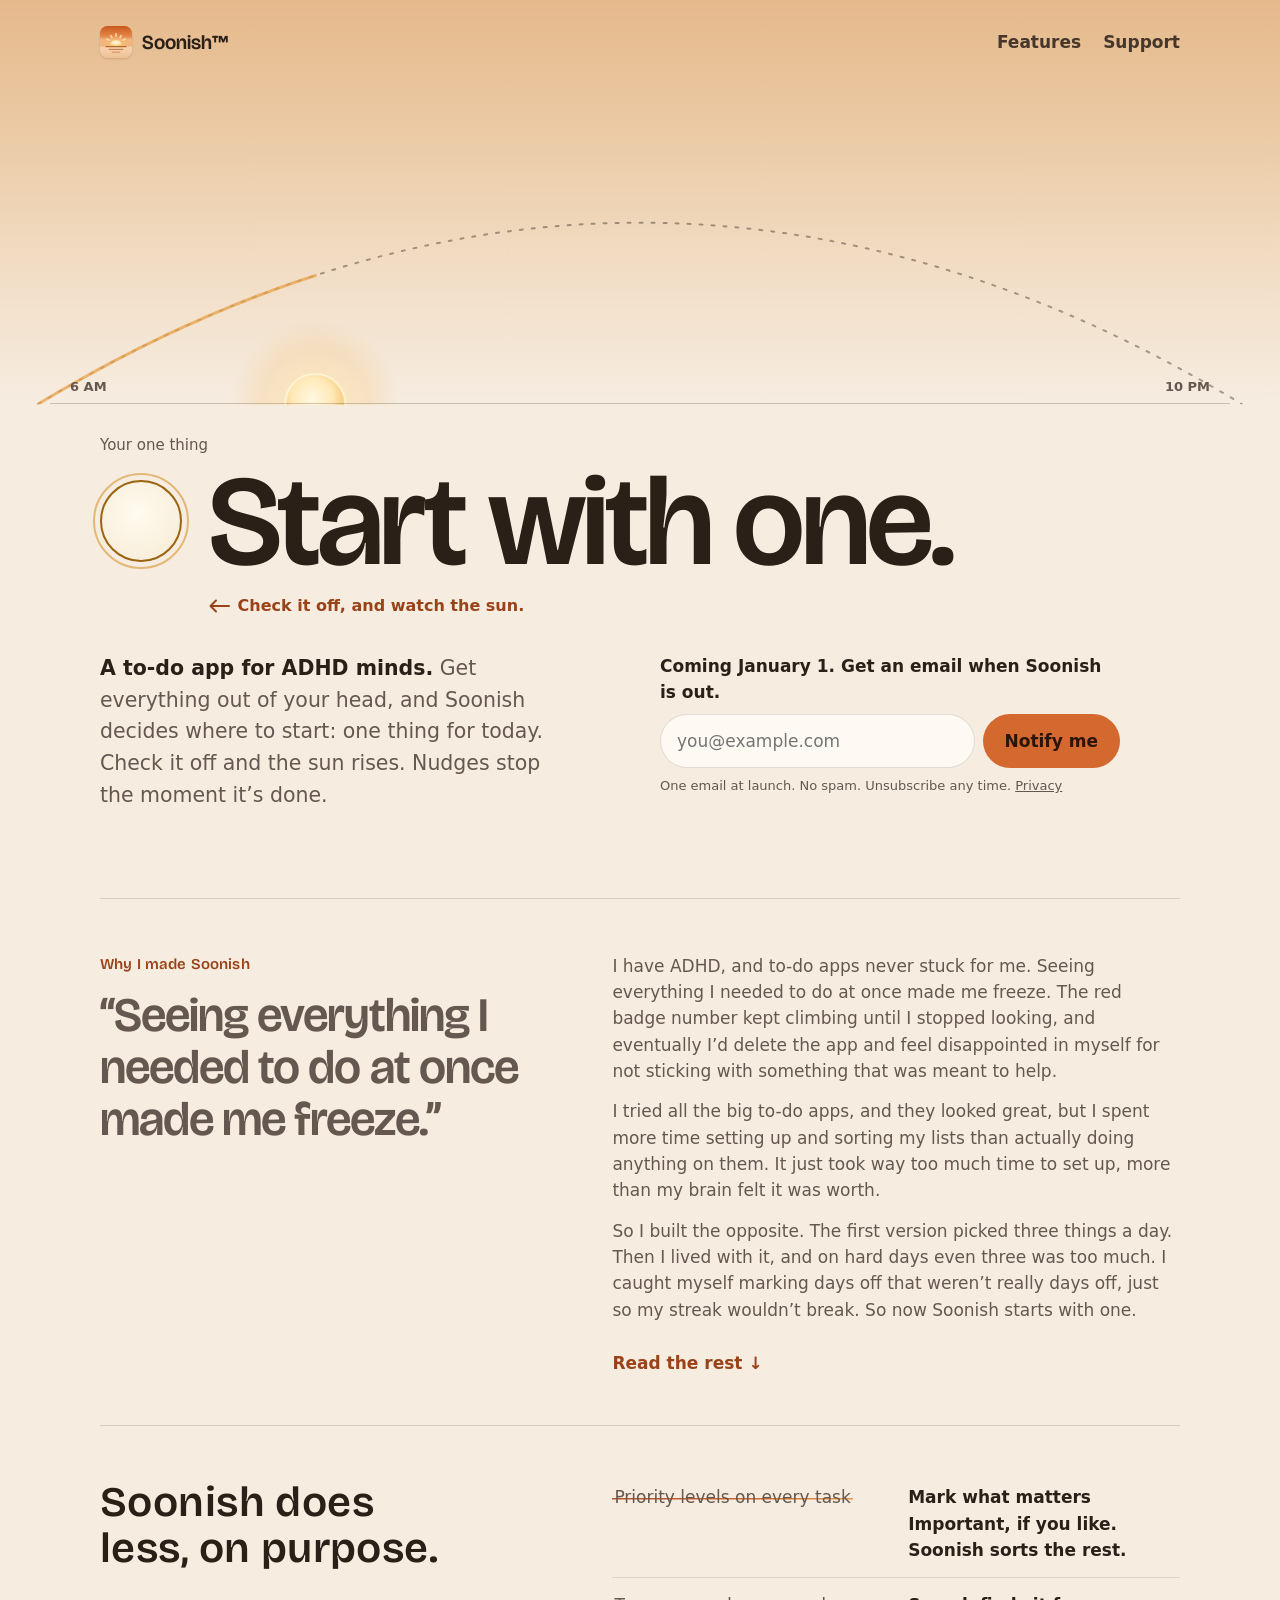
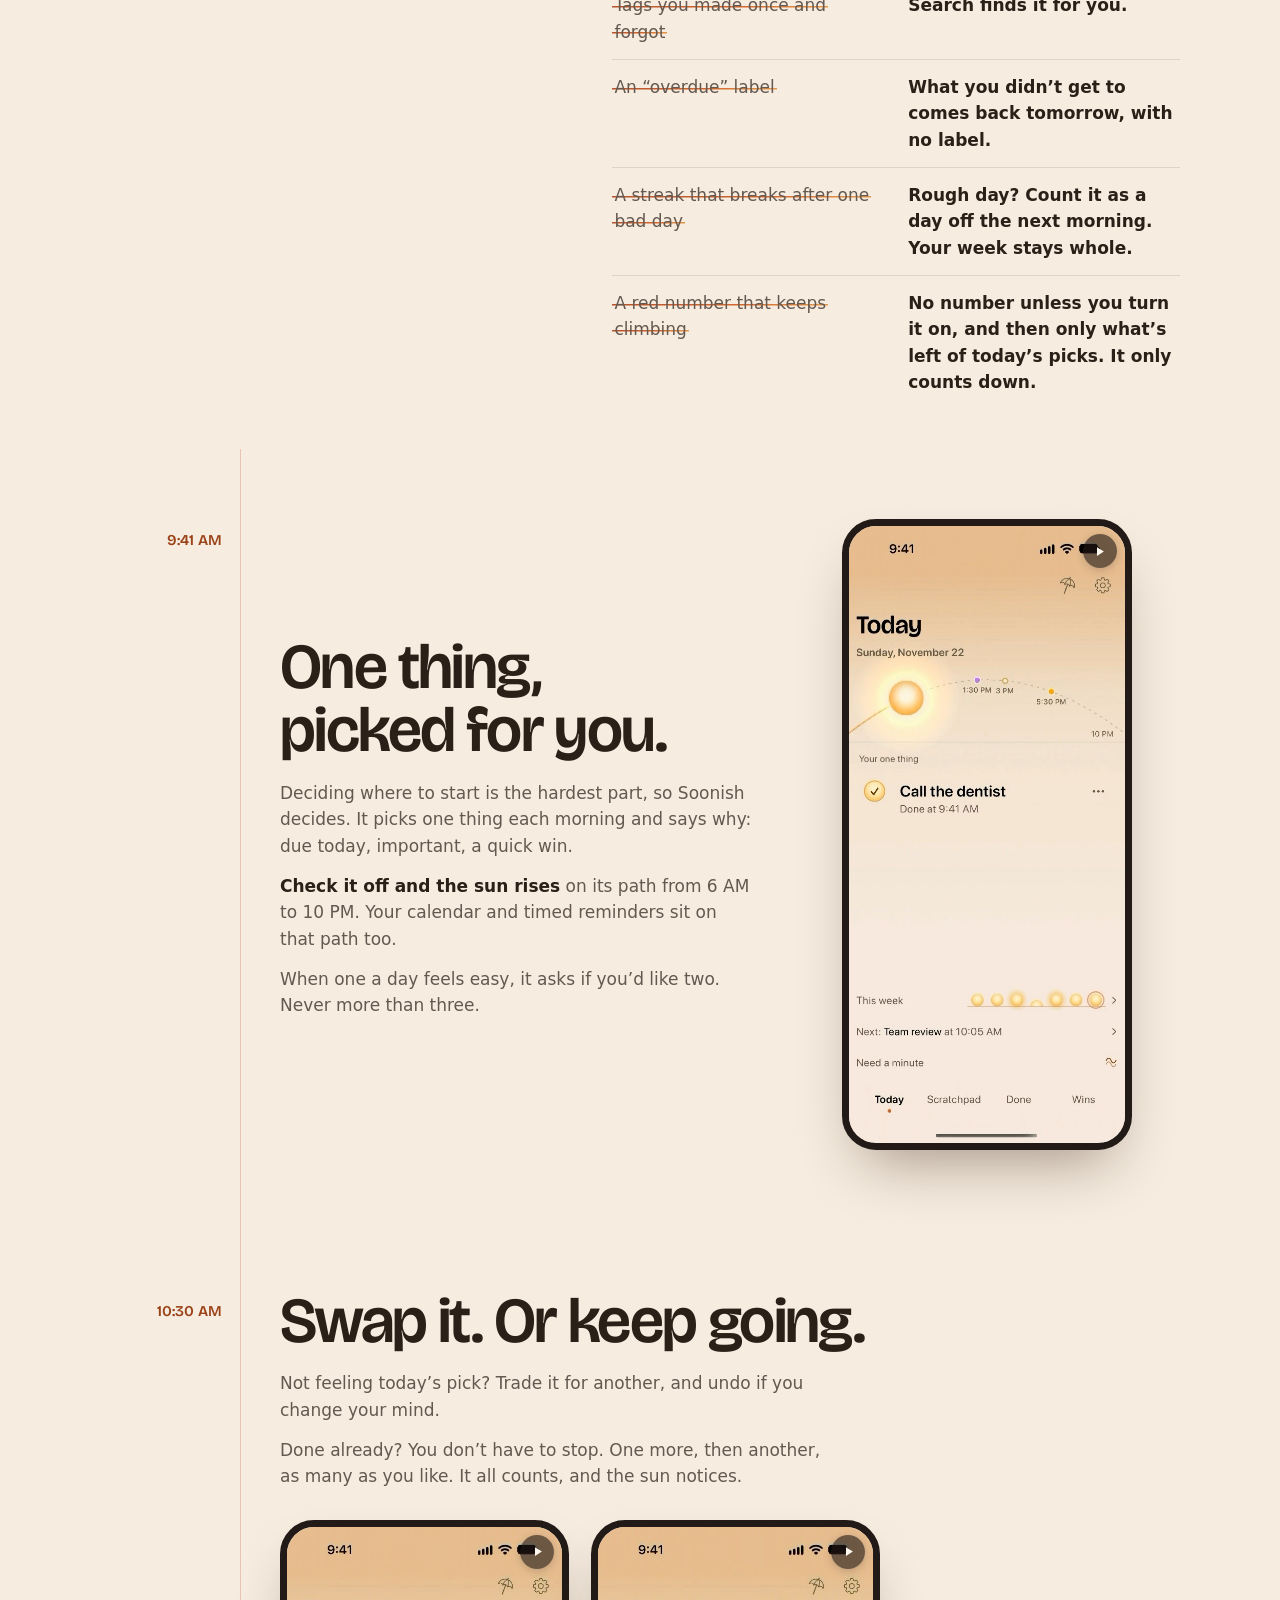
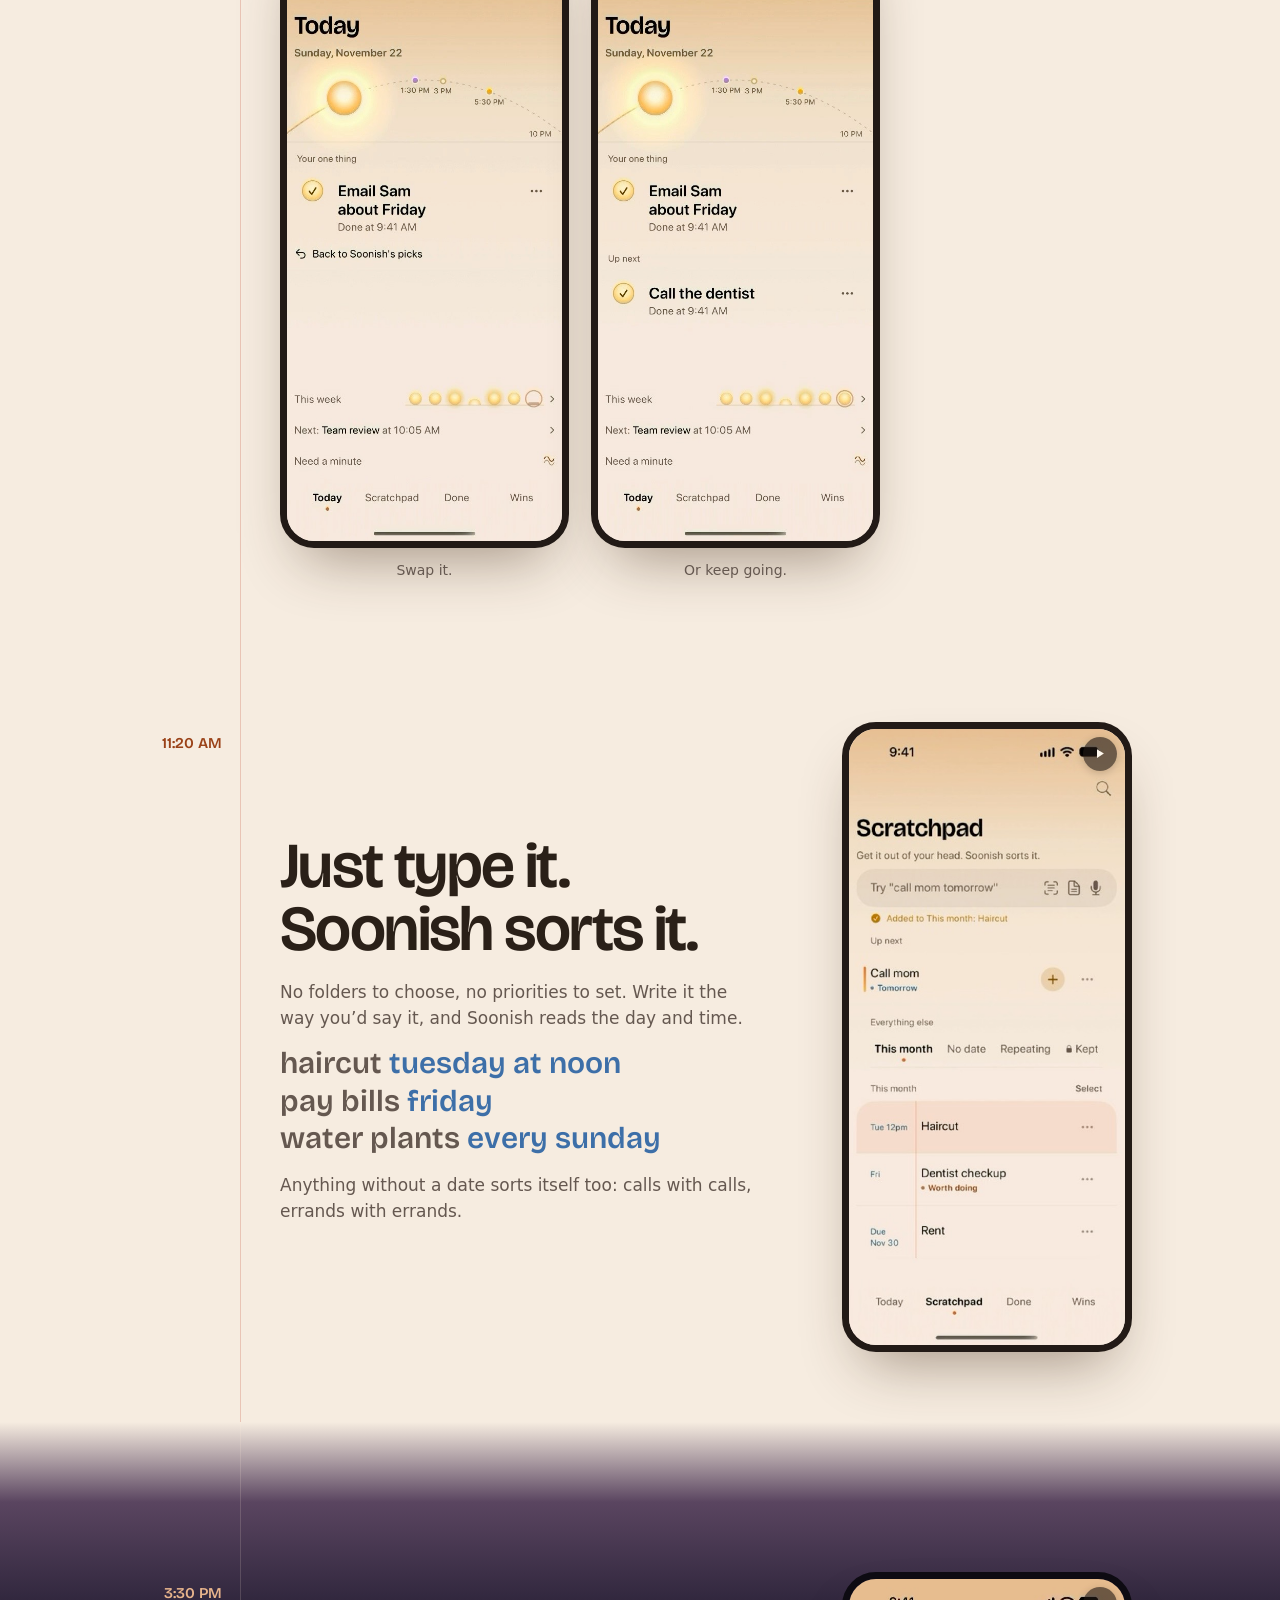
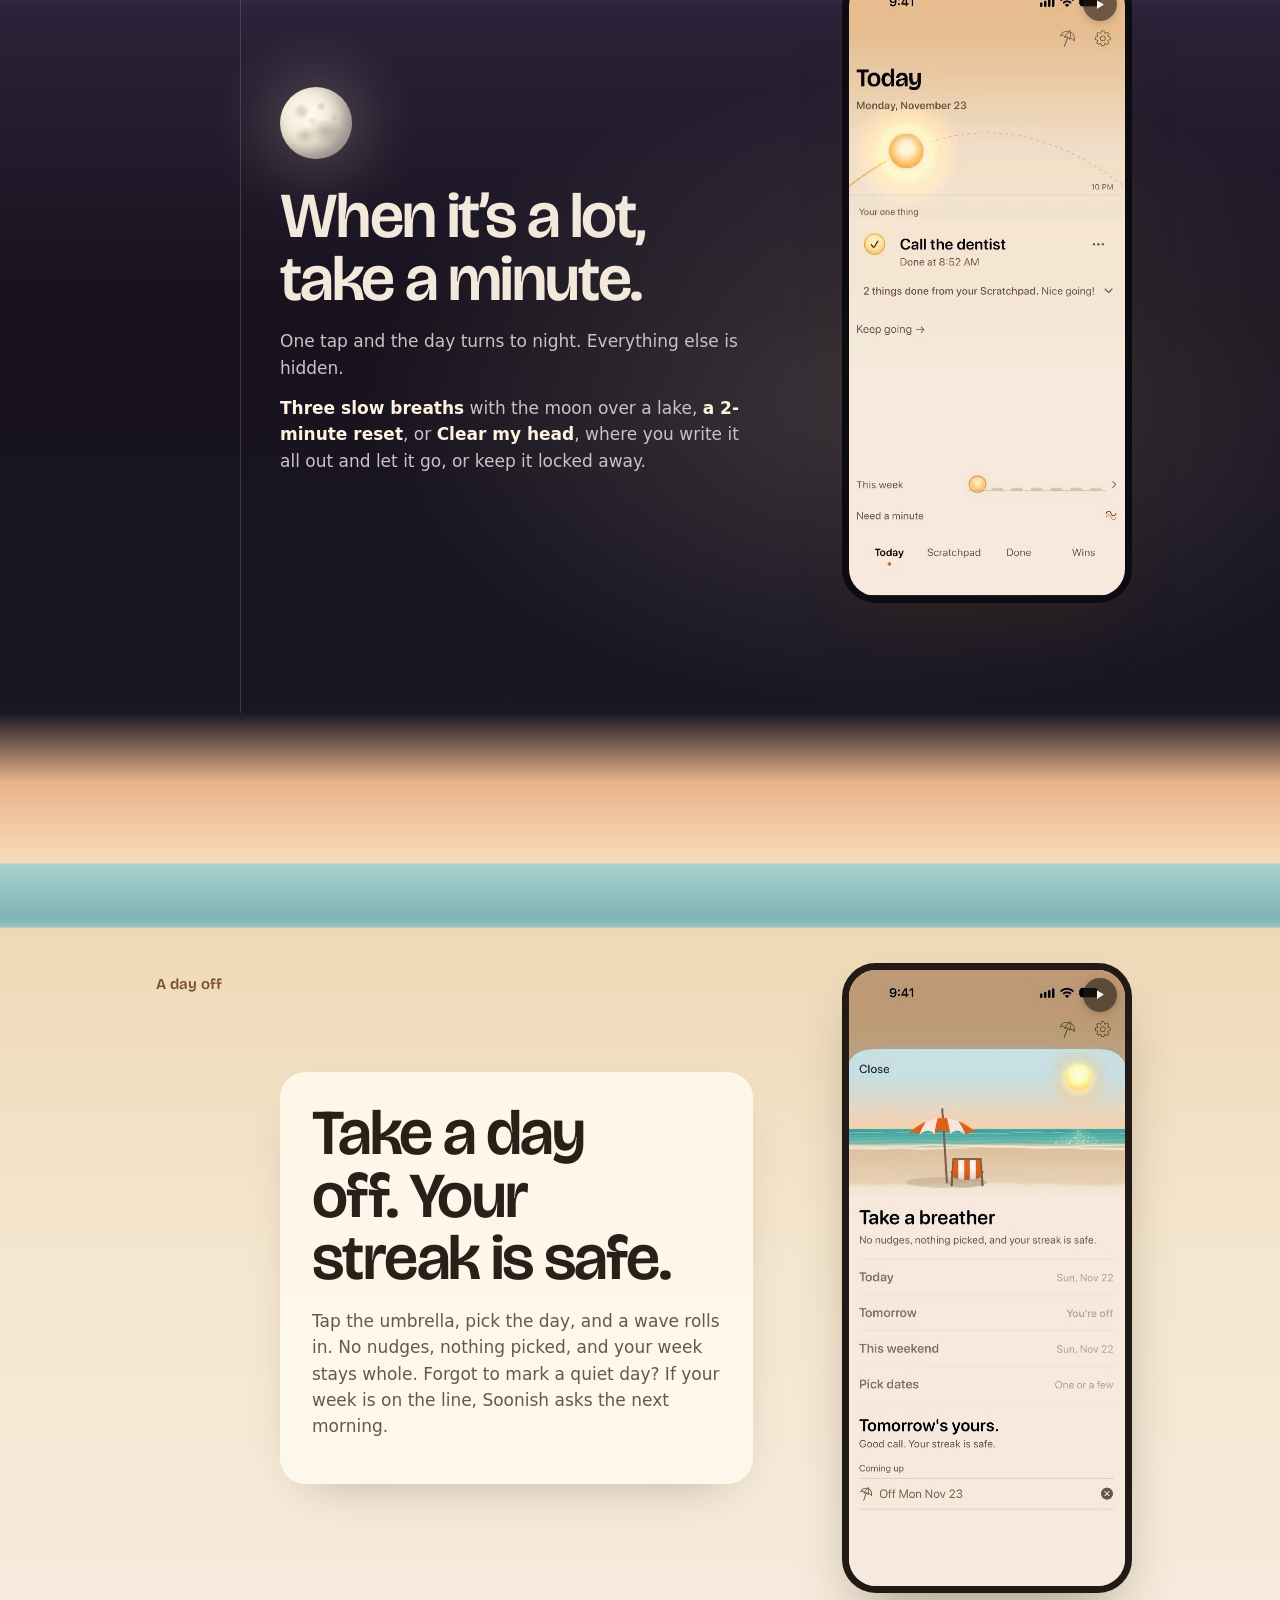
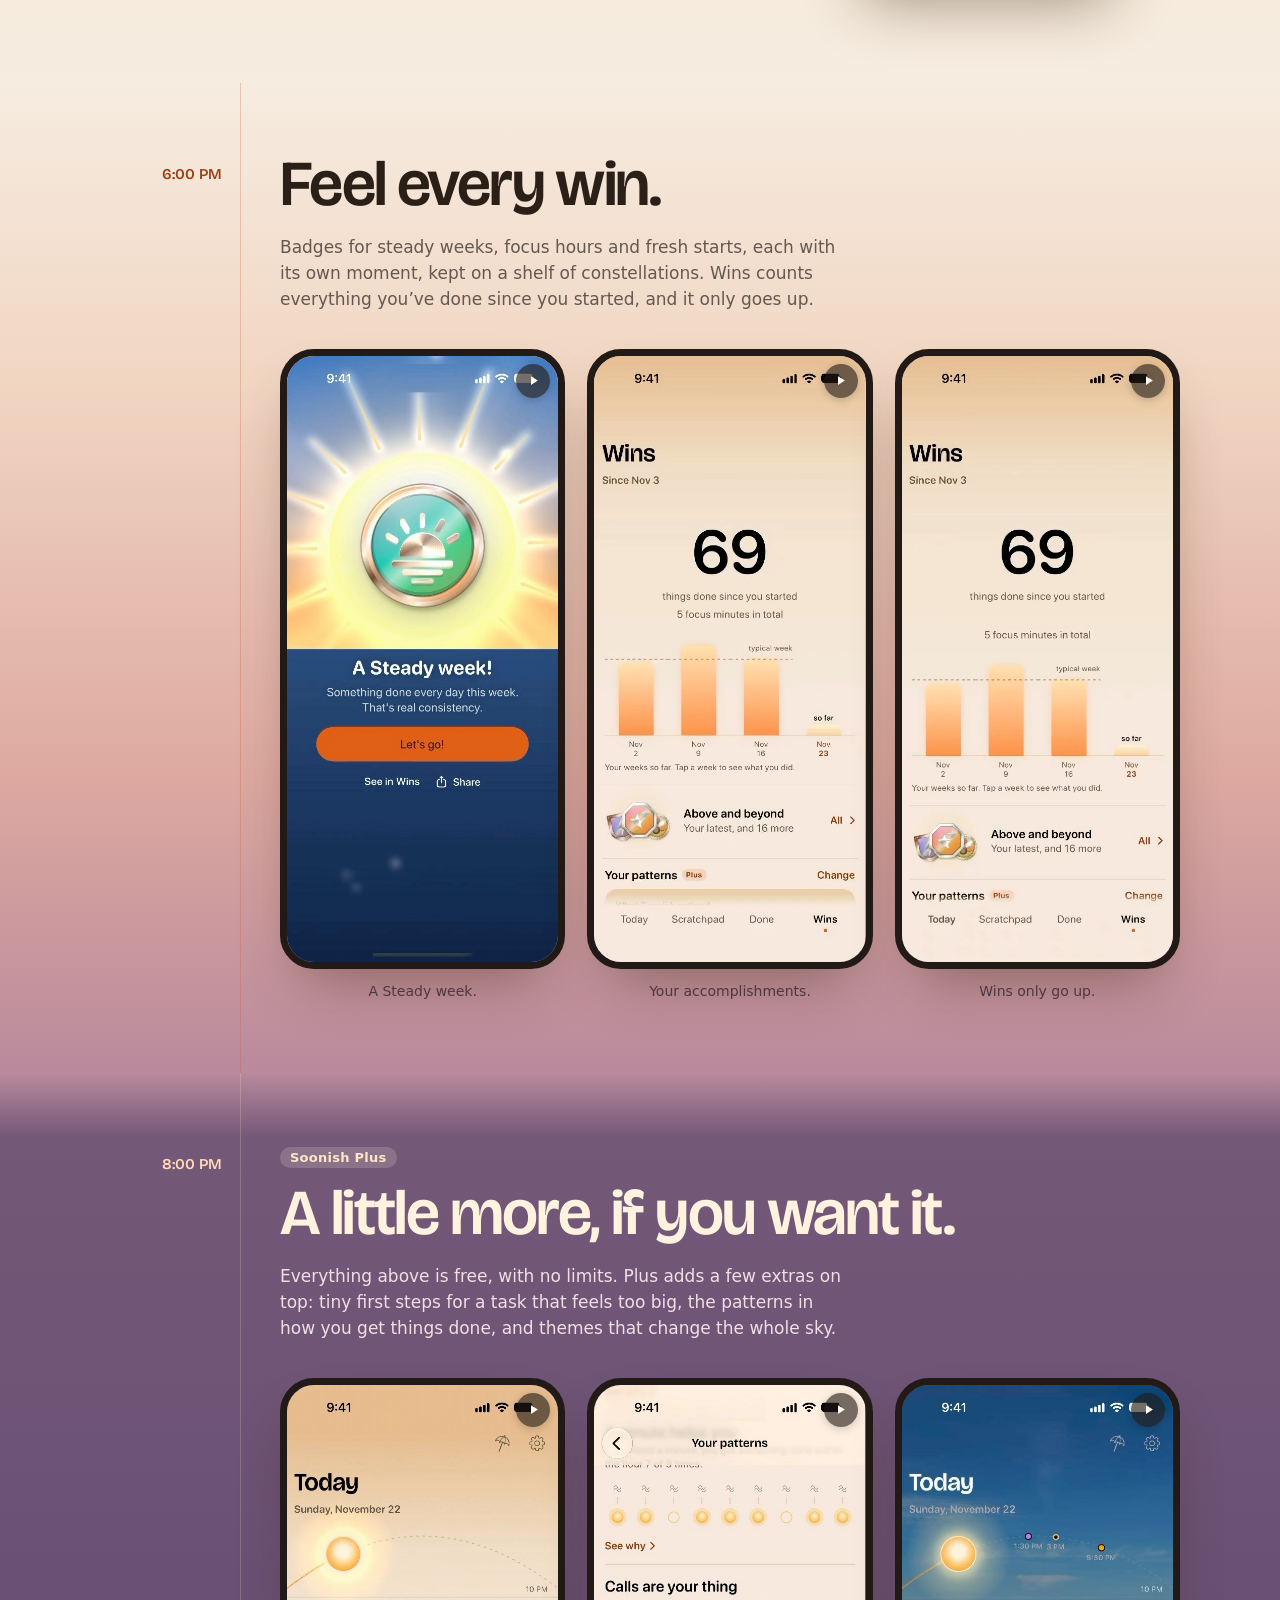
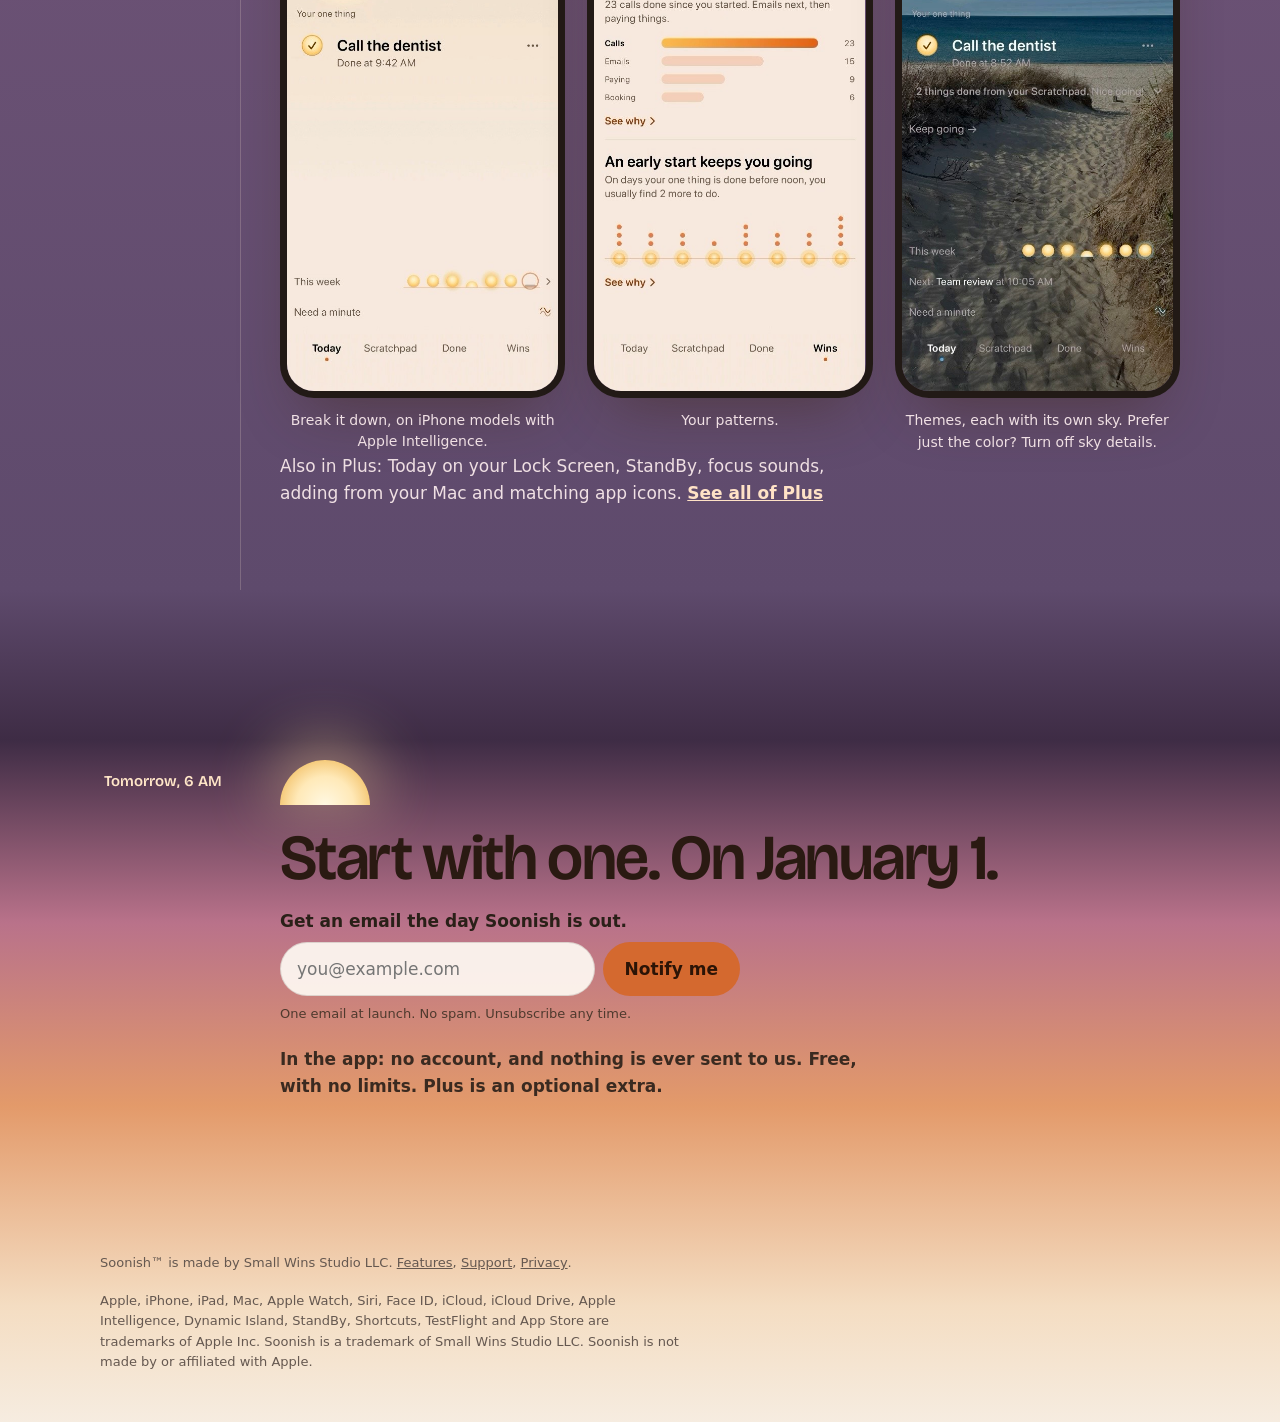
==== commit 0d2278ba: "Soonish™ in the header and footer, and a trademark credit line Co-Authored-By: Claude Opus 5.5 <nore" ====
--- a/index.html
+++ b/index.html
@@ -249,7 +249,7 @@
 <section class="hero" id="hero">
   <div class="wrap">
     <header class="topbar">
-      <a class="brand" href="./"><img src="images/icon.png?v=20261122b" alt="" width="32" height="32">Soonish</a>
+      <a class="brand" href="./"><img src="images/icon.png?v=20261122b" alt="" width="32" height="32">Soonish™</a>
       <nav><a href="features.html">Features</a><a href="support.html">Support</a></nav>
     </header>
   </div>
@@ -453,8 +453,8 @@
         <p class="free">In the app: no account, and nothing is ever sent to us. Free, with no limits. Plus is an optional extra.</p>
       </div>
     </section>
-    <footer>Soonish is made by Small Wins Studio LLC. <a href="features.html">Features</a>, <a href="support.html">Support</a>, <a href="privacy.html">Privacy</a>.
-      <p class="tm">Apple, iPhone, iPad, Mac, Apple Watch, Siri, Face ID, iCloud, iCloud Drive, Apple Intelligence, Dynamic Island, StandBy, Shortcuts, TestFlight and App Store are trademarks of Apple Inc. Soonish is not made by or affiliated with Apple.</p></footer>
+    <footer>Soonish™ is made by Small Wins Studio LLC. <a href="features.html">Features</a>, <a href="support.html">Support</a>, <a href="privacy.html">Privacy</a>.
+      <p class="tm">Apple, iPhone, iPad, Mac, Apple Watch, Siri, Face ID, iCloud, iCloud Drive, Apple Intelligence, Dynamic Island, StandBy, Shortcuts, TestFlight and App Store are trademarks of Apple Inc. Soonish is a trademark of Small Wins Studio LLC. Soonish is not made by or affiliated with Apple.</p></footer>
   </div>
 </div>
 
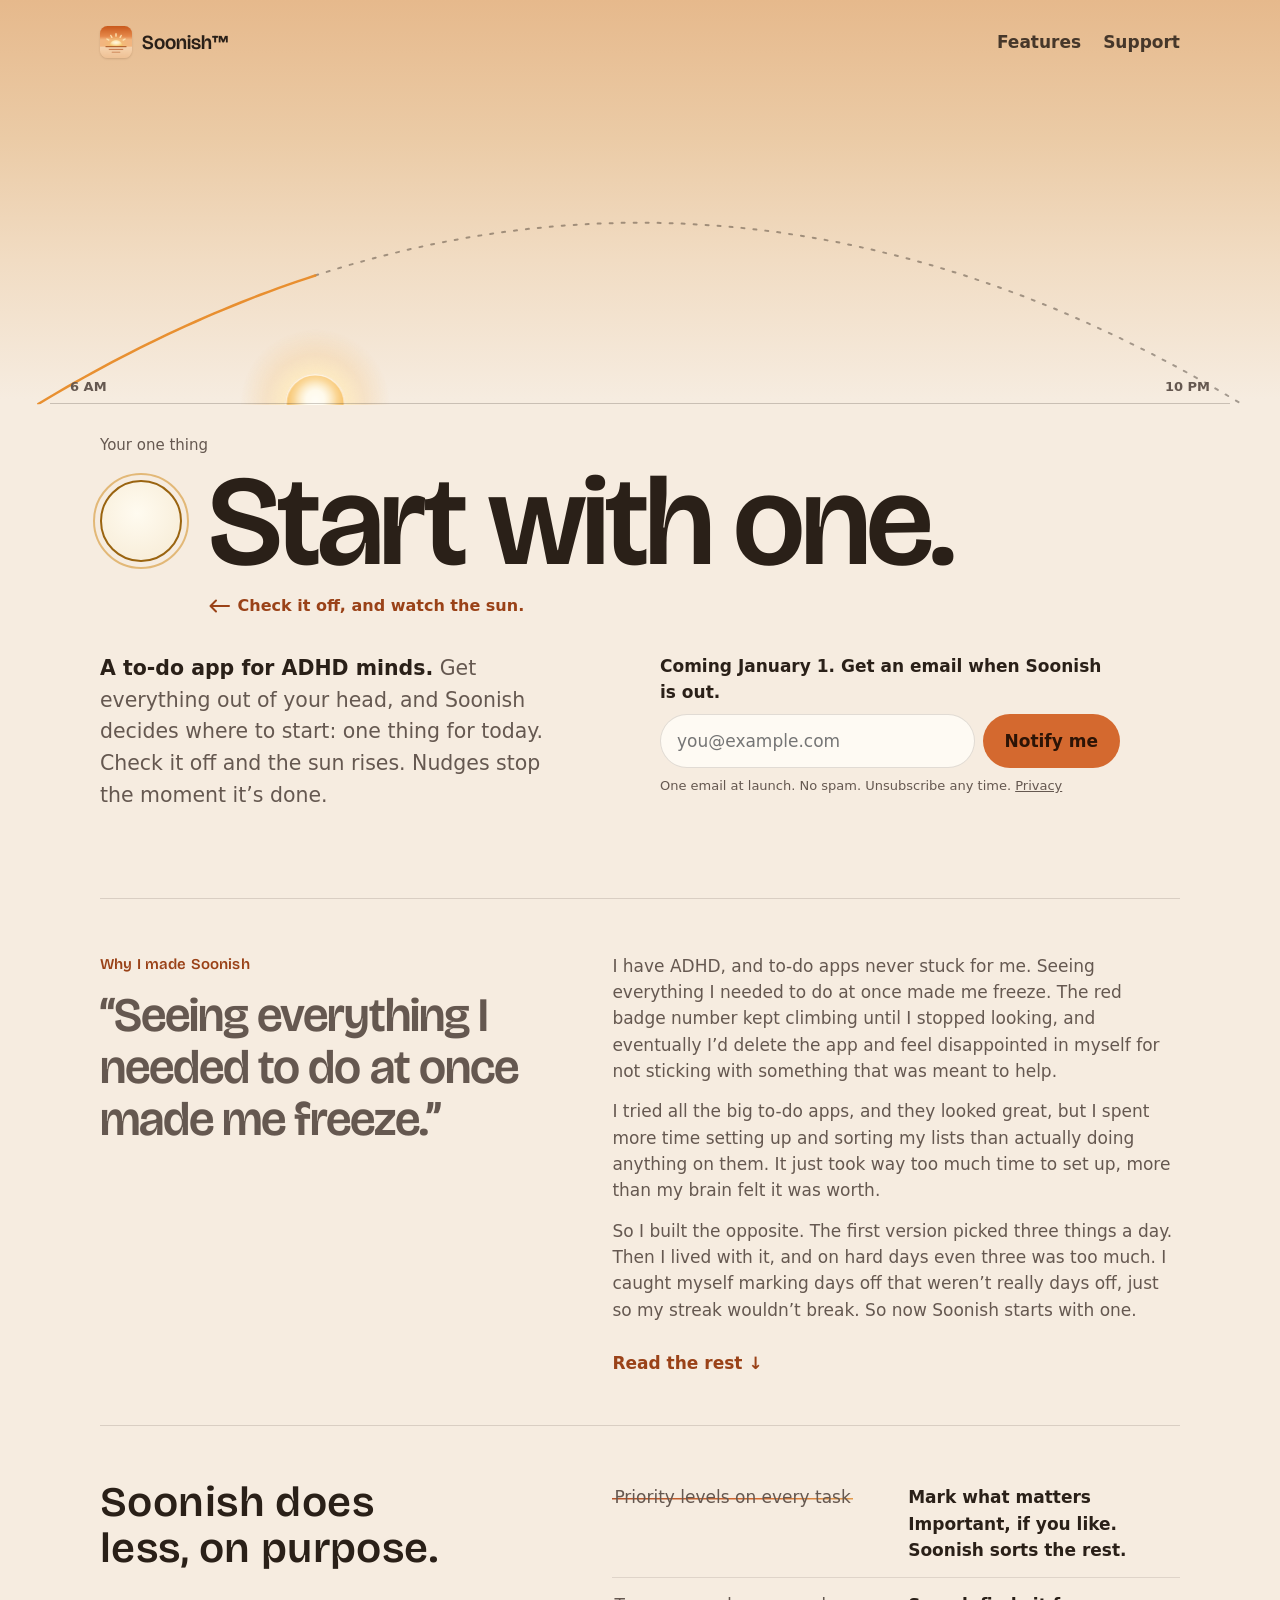
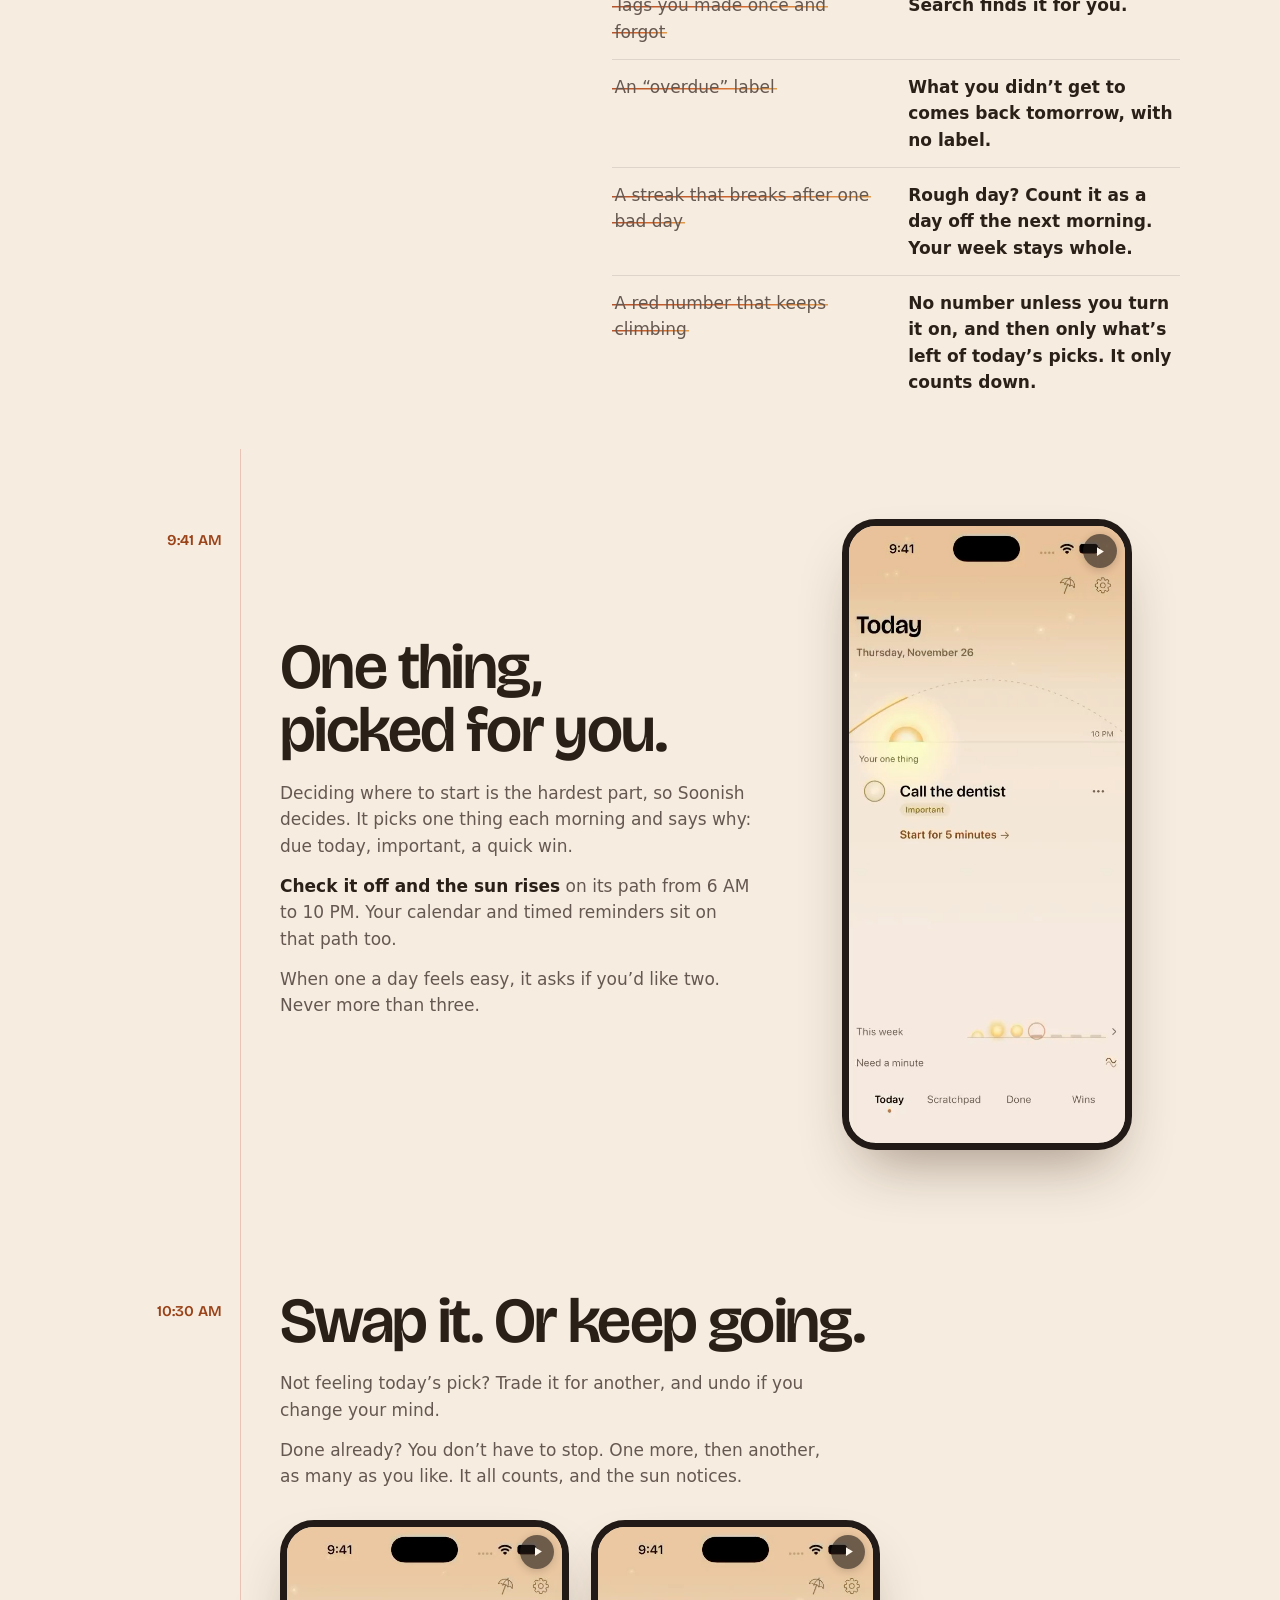
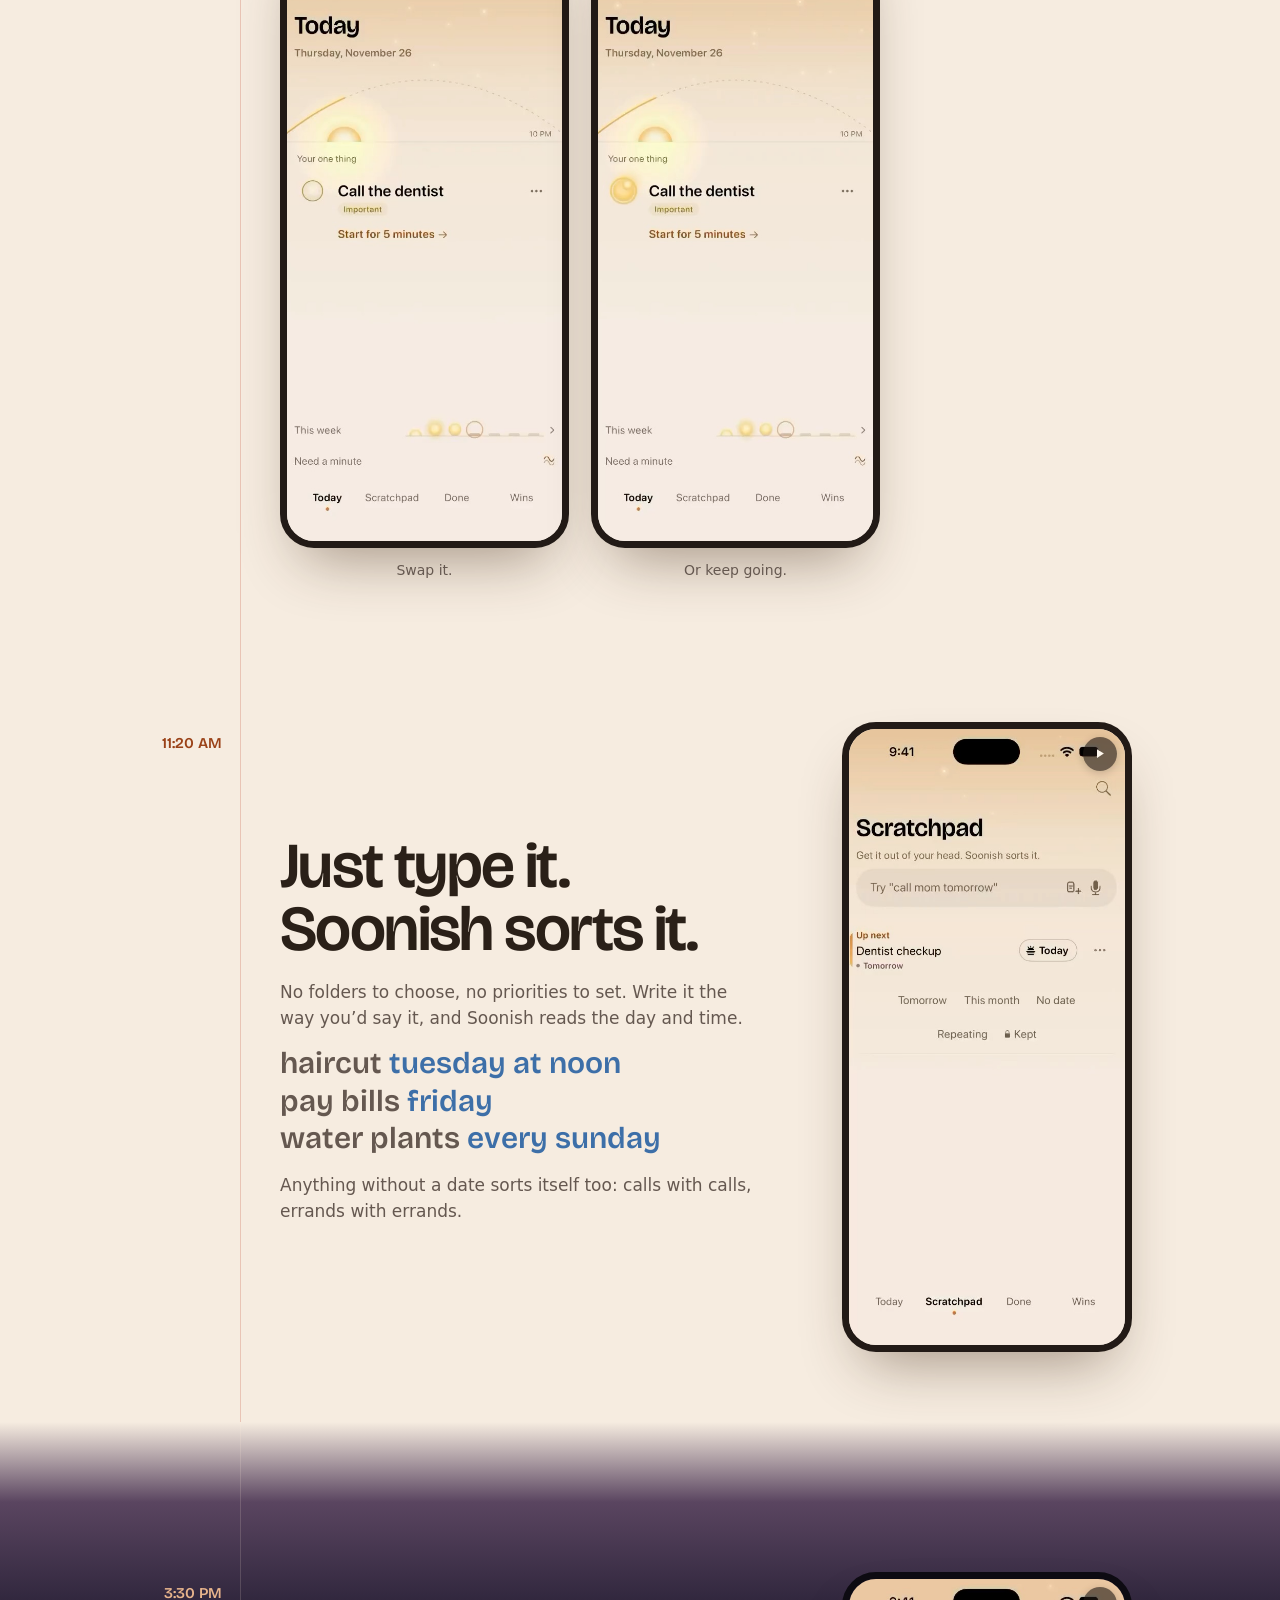
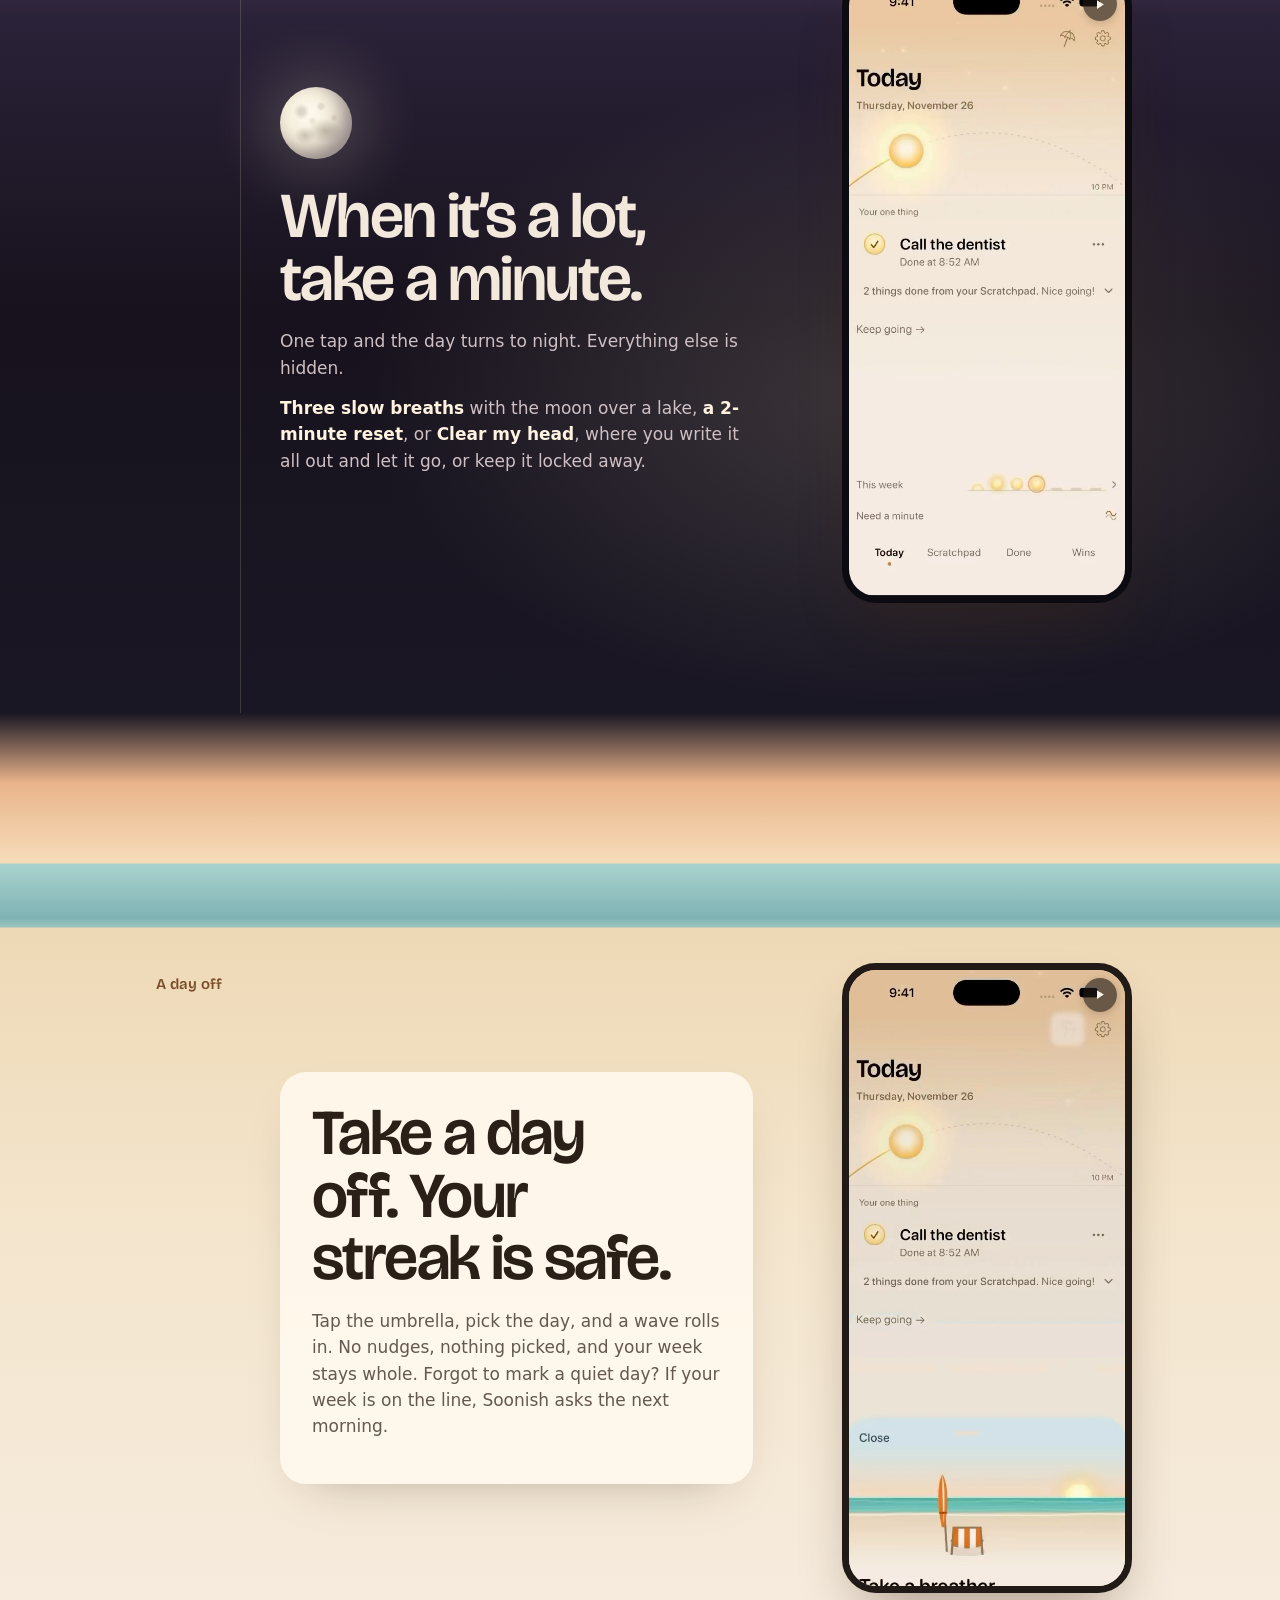
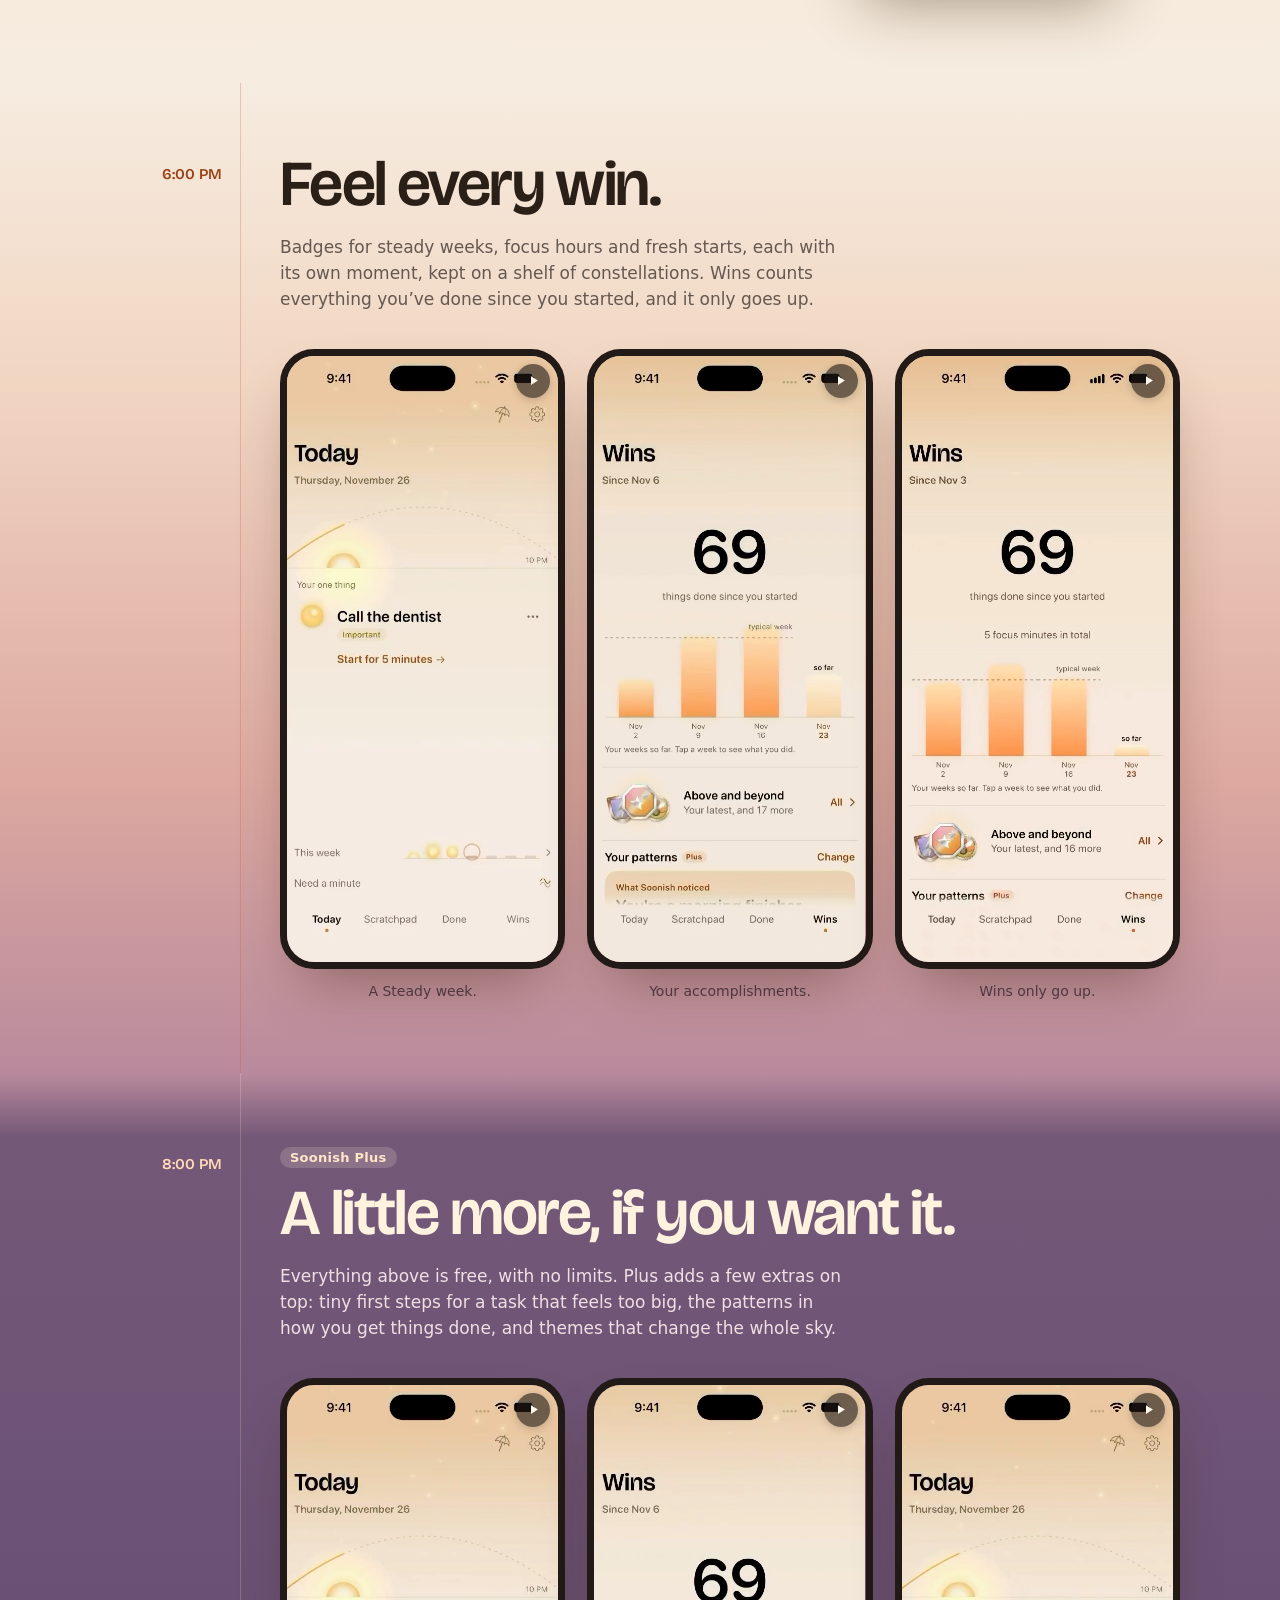
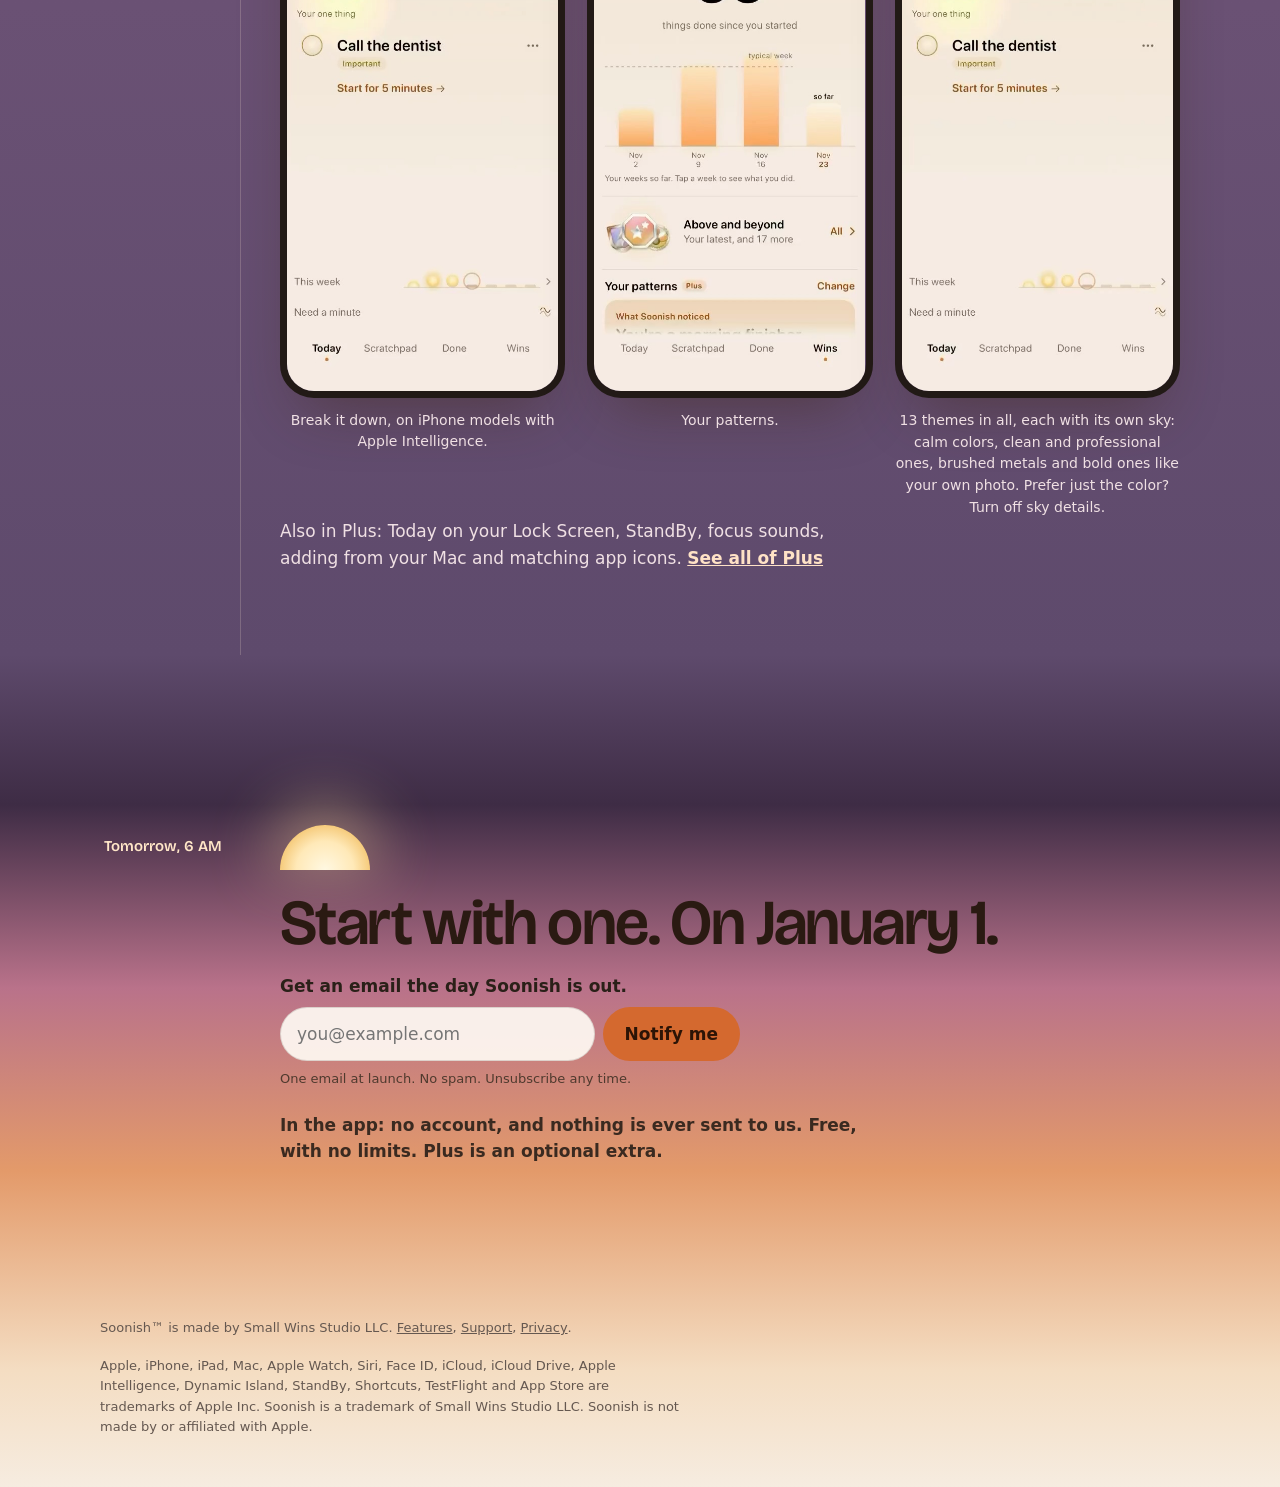
==== commit 05315762: "Clips with the Dynamic Island, quicker and without flashing; features by what gets in the way; Share" ====
--- a/index.html
+++ b/index.html
@@ -3,6 +3,7 @@
 <head>
   <meta charset="utf-8">
   <meta name="color-scheme" content="light">
+  <meta name="darkreader-lock">
   <meta name="viewport" content="width=device-width, initial-scale=1, viewport-fit=cover">
   <title>Soonish, an ADHD-friendly to-do app for iPhone</title>
   <link rel="canonical" href="https://getsoonish.co/">
@@ -77,7 +78,7 @@
 .horizon { position: absolute; left: 0; right: 0; bottom: 0; height: 1px; background: currentColor; opacity: .22; }
 #sun { position: absolute; left: 0; top: 0; width: 170px; height: 170px; margin: -85px 0 0 -85px; will-change: transform; }
 #sun svg { position: relative; }
-#sun .halo { position: absolute; inset: 0; border-radius: 50%; background: radial-gradient(circle, rgba(255, 233, 184, .9), rgba(247, 201, 135, .3) 45%, transparent 70%); transform: scale(1); }
+#sun .halo { position: absolute; inset: 0; border-radius: 50%; background: radial-gradient(circle closest-side, rgba(255, 233, 184, 0) 35%, rgba(255, 233, 184, .7) 36.5%, rgba(247, 201, 135, .28) 58%, transparent 88%); transform: scale(1); }
 #sun.swell .halo { animation: swell 2.4s ease-out; }
 @keyframes swell { 0% { transform: scale(1); } 22% { transform: scale(2.1); opacity: 1; } 100% { transform: scale(1); } }
 
@@ -255,15 +256,15 @@
   </div>
   <div class="skyband" aria-hidden="true">
     <svg class="arcsvg" viewBox="0 0 1000 300" preserveAspectRatio="none">
-      <path d="M -10 300 Q 500 -40 1010 300" fill="none" stroke="currentColor" stroke-opacity=".4" stroke-width="2" stroke-dasharray="3 9" stroke-linecap="round" vector-effect="non-scaling-stroke"/>
-      <path id="trail" d="" fill="none" stroke="#E9A24A" stroke-opacity=".75" stroke-width="3" stroke-linecap="round" vector-effect="non-scaling-stroke"/>
+      <path id="ahead" d="M -10 300 Q 500 -40 1010 300" fill="none" stroke="currentColor" stroke-opacity=".4" stroke-width="2" stroke-dasharray="3 9" stroke-linecap="round" vector-effect="non-scaling-stroke"/>
+      <path id="trail" d="" fill="none" stroke="#E88C29" stroke-opacity=".95" stroke-width="2.5" stroke-linecap="round" vector-effect="non-scaling-stroke"/>
     </svg>
     <span class="lab l6">6 AM</span><span class="lab l10">10 PM</span>
     <div id="sun">
       <div class="halo"></div>
       <svg viewBox="-85 -85 170 170" width="170" height="170">
-        <defs><radialGradient id="disc" cx=".45" cy=".4" r=".62"><stop offset="0" stop-color="#FFF8E2"/><stop offset=".55" stop-color="#FFE9B8"/><stop offset="1" stop-color="#F2C066"/></radialGradient></defs>
-        <circle r="30" fill="url(#disc)" stroke="#FFF3D6" stroke-width="2"/>
+        <defs><radialGradient id="disc" cx=".5" cy=".42" r=".6"><stop offset="0" stop-color="#FFF8E2"/><stop offset=".25" stop-color="#FFF8E2"/><stop offset="1" stop-color="#F5B03F"/></radialGradient><radialGradient id="heart" cx=".5" cy=".45" r=".36"><stop offset="0" stop-color="#fff" stop-opacity=".7"/><stop offset="1" stop-color="#fff" stop-opacity="0"/></radialGradient></defs>
+        <circle r="30" fill="url(#disc)"/><circle r="30" fill="url(#heart)"/><circle r="29.25" fill="none" stroke="#fff" stroke-opacity=".75" stroke-width="1.5"/>
       </svg>
     </div>
     <div class="horizon"></div>
@@ -339,7 +340,7 @@
         <p><b>Check it off and the sun rises</b> on its path from 6 AM to 10 PM. Your calendar and timed reminders sit on that path too.</p>
         <p>When one a day feels easy, it asks if you’d like two. Never more than three.</p>
       </div>
-      <figure class="phone"><video data-clip muted playsinline preload="none" poster="clips/sunrise.jpg?v=20261122b" aria-label="Today: Call the dentist is checked off, a small light flies up and the sun rises with its rays."><source src="clips/sunrise.mp4?v=20261122b" type="video/mp4"></video></figure>
+      <figure class="phone"><video data-clip muted playsinline preload="none" poster="clips/sunrise.jpg?v=20261126d" aria-label="Today: Call the dentist is checked off, a small light flies up and the sun rises with its rays."><source src="clips/sunrise.mp4?v=20261126d" type="video/mp4"></video></figure>
     </div>
   </section>
 
@@ -350,8 +351,8 @@
         <p>Not feeling today’s pick? Trade it for another, and undo if you change your mind.</p>
         <p>Done already? You don’t have to stop. One more, then another, as many as you like. It all counts, and the sun notices.</p>
         <div class="duo" data-clips>
-          <figure class="phone"><video data-clip muted playsinline preload="none" poster="clips/swap-sun.jpg?v=20261122b" aria-label="Today: Call the dentist is swapped for Email Sam about Friday. Email Sam is checked off, a small light flies up, and the sun rises with its rays."><source src="clips/swap-sun.mp4?v=20261122b" type="video/mp4"></video><figcaption>Swap it.</figcaption></figure>
-          <figure class="phone"><video data-clip muted playsinline preload="none" poster="clips/keep-going.jpg?v=20261122b" aria-label="Keep going is tapped and Up next brings Call the dentist. It's checked off, and Today says One more done. The sun noticed."><source src="clips/keep-going.mp4?v=20261122b" type="video/mp4"></video><figcaption>Or keep going.</figcaption></figure>
+          <figure class="phone"><video data-clip muted playsinline preload="none" poster="clips/swap-sun.jpg?v=20261126e" aria-label="Today: Call the dentist is swapped for Email Sam about Friday. Email Sam is checked off, a small light flies up, and the sun rises with its rays."><source src="clips/swap-sun.mp4?v=20261126e" type="video/mp4"></video><figcaption>Swap it.</figcaption></figure>
+          <figure class="phone"><video data-clip muted playsinline preload="none" poster="clips/keep-going.jpg?v=20261126e" aria-label="Call the dentist is checked off and the sun rises. Keep going brings Dentist checkup, it’s checked off, and Today says One more done. The sun noticed. Then Up next brings Call mom."><source src="clips/keep-going.mp4?v=20261126e" type="video/mp4"></video><figcaption>Or keep going.</figcaption></figure>
         </div>
       </div>
     </section>
@@ -365,7 +366,7 @@
         <p class="typed"><span>haircut <em>tuesday at noon</em></span><span>pay bills <em>friday</em></span><span>water plants <em>every sunday</em></span></p>
         <p>Anything without a date sorts itself too: calls with calls, errands with errands.</p>
       </div>
-      <figure class="phone"><video data-clip muted playsinline preload="none" poster="clips/dates.jpg?v=20261122b" aria-label="The Scratchpad: Haircut Tuesday at noon is typed and lands under This month with Tue 12pm in the margin."><source src="clips/dates.mp4?v=20261122b" type="video/mp4"></video></figure>
+      <figure class="phone"><video data-clip muted playsinline preload="none" poster="clips/dates.jpg?v=20261126d" aria-label="The Scratchpad: Pay rent friday is typed, the line under it says Added to Tomorrow: Pay rent, for Friday, Nov 27, and Pay rent glows in the Tomorrow folder."><source src="clips/dates.mp4?v=20261126d" type="video/mp4"></video></figure>
     </div>
   </section>
 </div>
@@ -381,7 +382,7 @@
           <p>One tap and the day turns to night. Everything else is hidden.</p>
           <p><b>Three slow breaths</b> with the moon over a lake, <b>a 2-minute reset</b>, or <b>Clear my head</b>, where you write it all out and let it go, or keep it locked away.</p>
         </div>
-        <figure class="phone"><video data-clip muted playsinline preload="none" poster="clips/need-a-minute.jpg?v=20261123" aria-label="Need a minute: Today fades to night and the moon rises over the water. Three slow breaths: Breathe in, Hold, Breathe out."><source src="clips/need-a-minute.mp4?v=20261123" type="video/mp4"></video></figure>
+        <figure class="phone"><video data-clip muted playsinline preload="none" poster="clips/need-a-minute.jpg?v=20261126e" aria-label="Need a minute: Today’s sun sets, the moon rises over the water, and Three slow breaths begins: Breathe in, Breathe out, with the moonlight shimmering on the lake."><source src="clips/need-a-minute.mp4?v=20261126e" type="video/mp4"></video></figure>
       </div>
     </section>
   </div>
@@ -396,7 +397,7 @@
           <h2>Take a day off. Your streak is safe.</h2>
           <p>Tap the umbrella, pick the day, and a wave rolls in. No nudges, nothing picked, and your week stays whole. Forgot to mark a quiet day? If your week is on the line, Soonish asks the next morning.</p>
         </div>
-        <figure class="phone"><video data-clip muted playsinline preload="none" poster="clips/day-off.jpg?v=20261122b" aria-label="Take a day off: the umbrella opens on a beach and a small wave rolls in. Tomorrow is tapped, a bigger wave washes up to the chair and draws back, and it says Tomorrow's yours."><source src="clips/day-off.mp4?v=20261122b" type="video/mp4"></video></figure>
+        <figure class="phone"><video data-clip muted playsinline preload="none" poster="clips/day-off.jpg?v=20261126e" aria-label="Take a day off: the umbrella opens on a beach. Today is tapped, a wave washes up, and it says Today’s yours. Today then shows the beach and You’re off today."><source src="clips/day-off.mp4?v=20261126e" type="video/mp4"></video></figure>
       </div>
     </section>
   </div>
@@ -410,9 +411,9 @@
         <h2>Feel every win.</h2>
         <p>Badges for steady weeks, focus hours and fresh starts, each with its own moment, kept on a shelf of constellations. Wins counts everything you’ve done since you started, and it only goes up.</p>
         <div class="trio" data-clips data-rate="1.2">
-          <figure class="phone"><video data-clip muted playsinline preload="none" poster="clips/sunrise-badge.jpg?v=20261122b" aria-label="The one thing is checked off, the sun rises, then a Steady week badge arrives with the sun rising behind it."><source src="clips/sunrise-badge.mp4?v=20261122b" type="video/mp4"></video><figcaption>A Steady week.</figcaption></figure>
-          <figure class="phone"><video data-clip muted playsinline preload="none" poster="clips/shelf.jpg?v=20261123" aria-label="Wins to Your accomplishments: the sun sets into a night sky of constellations. Milestones is tapped, and the 50 things done badge opens while lanterns rise and spell 50."><source src="clips/shelf.mp4?v=20261123" type="video/mp4"></video><figcaption>Your accomplishments.</figcaption></figure>
-          <figure class="phone"><video data-clip muted playsinline preload="none" poster="clips/progress.jpg?v=20261123" aria-label="Wins: the total counts up from 69 to 78, and this week's bar climbs by nine."><source src="clips/progress.mp4?v=20261123" type="video/mp4"></video><figcaption>Wins only go up.</figcaption></figure>
+          <figure class="phone"><video data-clip muted playsinline preload="none" poster="clips/sunrise-badge.jpg?v=20261126e" aria-label="The one thing is checked off, the sun rises, then a Steady week badge arrives with the sun rising behind it."><source src="clips/sunrise-badge.mp4?v=20261126e" type="video/mp4"></video><figcaption>A Steady week.</figcaption></figure>
+          <figure class="phone"><video data-clip muted playsinline preload="none" poster="clips/shelf.jpg?v=20261126e" aria-label="Wins to Your accomplishments: the sun sets into a night sky of constellations. Milestones is tapped, and the 50 things done badge opens while lanterns rise and spell 50."><source src="clips/shelf.mp4?v=20261126e" type="video/mp4"></video><figcaption>Your accomplishments.</figcaption></figure>
+          <figure class="phone"><video data-clip muted playsinline preload="none" poster="clips/progress.jpg?v=20261126d" aria-label="Wins: the total counts up from 69 to 78, and this week's bar climbs by nine."><source src="clips/progress.mp4?v=20261126d" type="video/mp4"></video><figcaption>Wins only go up.</figcaption></figure>
         </div>
       </div>
     </section>
@@ -428,9 +429,9 @@
         <h2 style="color:#FFF3E0">A little more, if you want it.</h2>
         <p>Everything above is free, with no limits. Plus adds a few extras on top: tiny first steps for a task that feels too big, the patterns in how you get things done, and themes that change the whole sky.</p>
         <div class="trio" data-clips data-rate="1.2">
-          <figure class="phone"><video data-clip muted playsinline preload="none" poster="clips/break-it-down.jpg?v=20261122b" aria-label="Break it down from Today: Call the dentist becomes three small first steps and one is swapped for another. On Today, each step is checked off in turn until All 3 steps done, then Call the dentist is checked off and the sun rises."><source src="clips/break-it-down.mp4?v=20261122b" type="video/mp4"></video><figcaption>Break it down, on iPhone models with Apple Intelligence.</figcaption></figure>
-          <figure class="phone"><video data-clip muted playsinline preload="none" poster="clips/patterns.jpg?v=20261122b" aria-label="Your patterns on Wins, then See all your patterns: your longest run, a morning finisher, your best day, A minute helps you, Calls are your thing, and An early start keeps you going, each with its own picture."><source src="clips/patterns.mp4?v=20261122b" type="video/mp4"></video><figcaption>Your patterns.</figcaption></figure>
-          <figure class="phone"><video data-clip muted playsinline preload="none" poster="clips/themes.jpg?v=20261122b" aria-label="Today in nine themes: Sunrise, Sea glass, Dusk, Rosewood, Brick, Denim, Titanium, Aurora, and Your photo with a sandy path through the dunes to the sea."><source src="clips/themes.mp4?v=20261122b" type="video/mp4"></video><figcaption>Themes, each with its own sky. Prefer just the color? Turn off sky details.</figcaption></figure>
+          <figure class="phone"><video data-clip muted playsinline preload="none" poster="clips/break-it-down.jpg?v=20261126e" aria-label="Break it down from Today: Call the dentist becomes three small first steps. On Today, each step is checked off with Step done, then Call the dentist is checked off and the sun rises."><source src="clips/break-it-down.mp4?v=20261126e" type="video/mp4"></video><figcaption>Break it down, on iPhone models with Apple Intelligence.</figcaption></figure>
+          <figure class="phone"><video data-clip muted playsinline preload="none" poster="clips/patterns.jpg?v=20261126e" aria-label="Your patterns on Wins: You’re a morning finisher. See why shows when you finish things, hour by hour, then See all your patterns: your longest run, A minute helps you, and Calls are your thing."><source src="clips/patterns.mp4?v=20261126e" type="video/mp4"></video><figcaption>Your patterns.</figcaption></figure>
+          <figure class="phone"><video data-clip muted playsinline preload="none" poster="clips/themes.jpg?v=20261126e" aria-label="Today in different themes, calm and bold, then Your photo with a sandy path through the dunes, where Call the dentist is checked off and the sun rises."><source src="clips/themes.mp4?v=20261126e" type="video/mp4"></video><figcaption>13 themes in all, each with its own sky: calm colors, clean and professional ones, brushed metals and bold ones like your own photo. Prefer just the color? Turn off sky details.</figcaption></figure>
         </div>
         <p class="also-line">Also in Plus: Today on your Lock Screen, StandBy, focus sounds, adding from your Mac and matching app icons. <a href="features.html#plus">See all of Plus</a></p>
       </div>
@@ -478,7 +479,7 @@
     const x = p.x / 1000 * w, top = p.y / 300 * h, y = h + (top - h) * rise;
     sun.style.transform = `translate(${x}px, ${y}px)`;
     let d = ''; for (let i = 0; i <= 30; i++) { const q = pt(t * i / 30); d += (i ? ' L ' : 'M ') + q.x.toFixed(1) + ' ' + q.y.toFixed(1); }
-    trail.setAttribute('d', d);
+    trail.setAttribute('d', d); { const ah = document.getElementById('ahead'); if (ah) { let a = ''; for (let i = 0; i <= 30; i++) { const q = pt(t + (1 - t) * i / 30); a += (i ? ' L ' : 'M ') + q.x.toFixed(1) + ' ' + q.y.toFixed(1); } ah.setAttribute('d', a); } }
   }
   function animate(to, ms, done) {
     if (reduce) { rise = to; draw(); done && done(); return; }
@@ -554,6 +555,10 @@
     };
     vids.forEach(v => {
       v.loop = false; v.removeAttribute('loop'); v.removeAttribute('controls');
+      // Safari drops the still image when a clip starts, before its first frame is ready, and showed
+      // the dark player behind it (owner, Nov 26, 2026: clips flashed black as they started). The
+      // still is the player's background too, so that moment shows the still instead.
+      if (v.poster) { v.style.backgroundImage = 'url("' + v.poster + '")'; v.style.backgroundSize = 'cover'; v.style.backgroundPosition = 'center'; }
       const b = document.createElement('button'); b.type = 'button'; b.className = 'clipbtn';
       v.closest('.phone').appendChild(b); v._btn = b; set(v, 'play');
       const toggle = () => { const g = groupOf(v); g.auto = false; g.i = g.vids.indexOf(v); if (v.paused) start(g, v); else v.pause(); };
